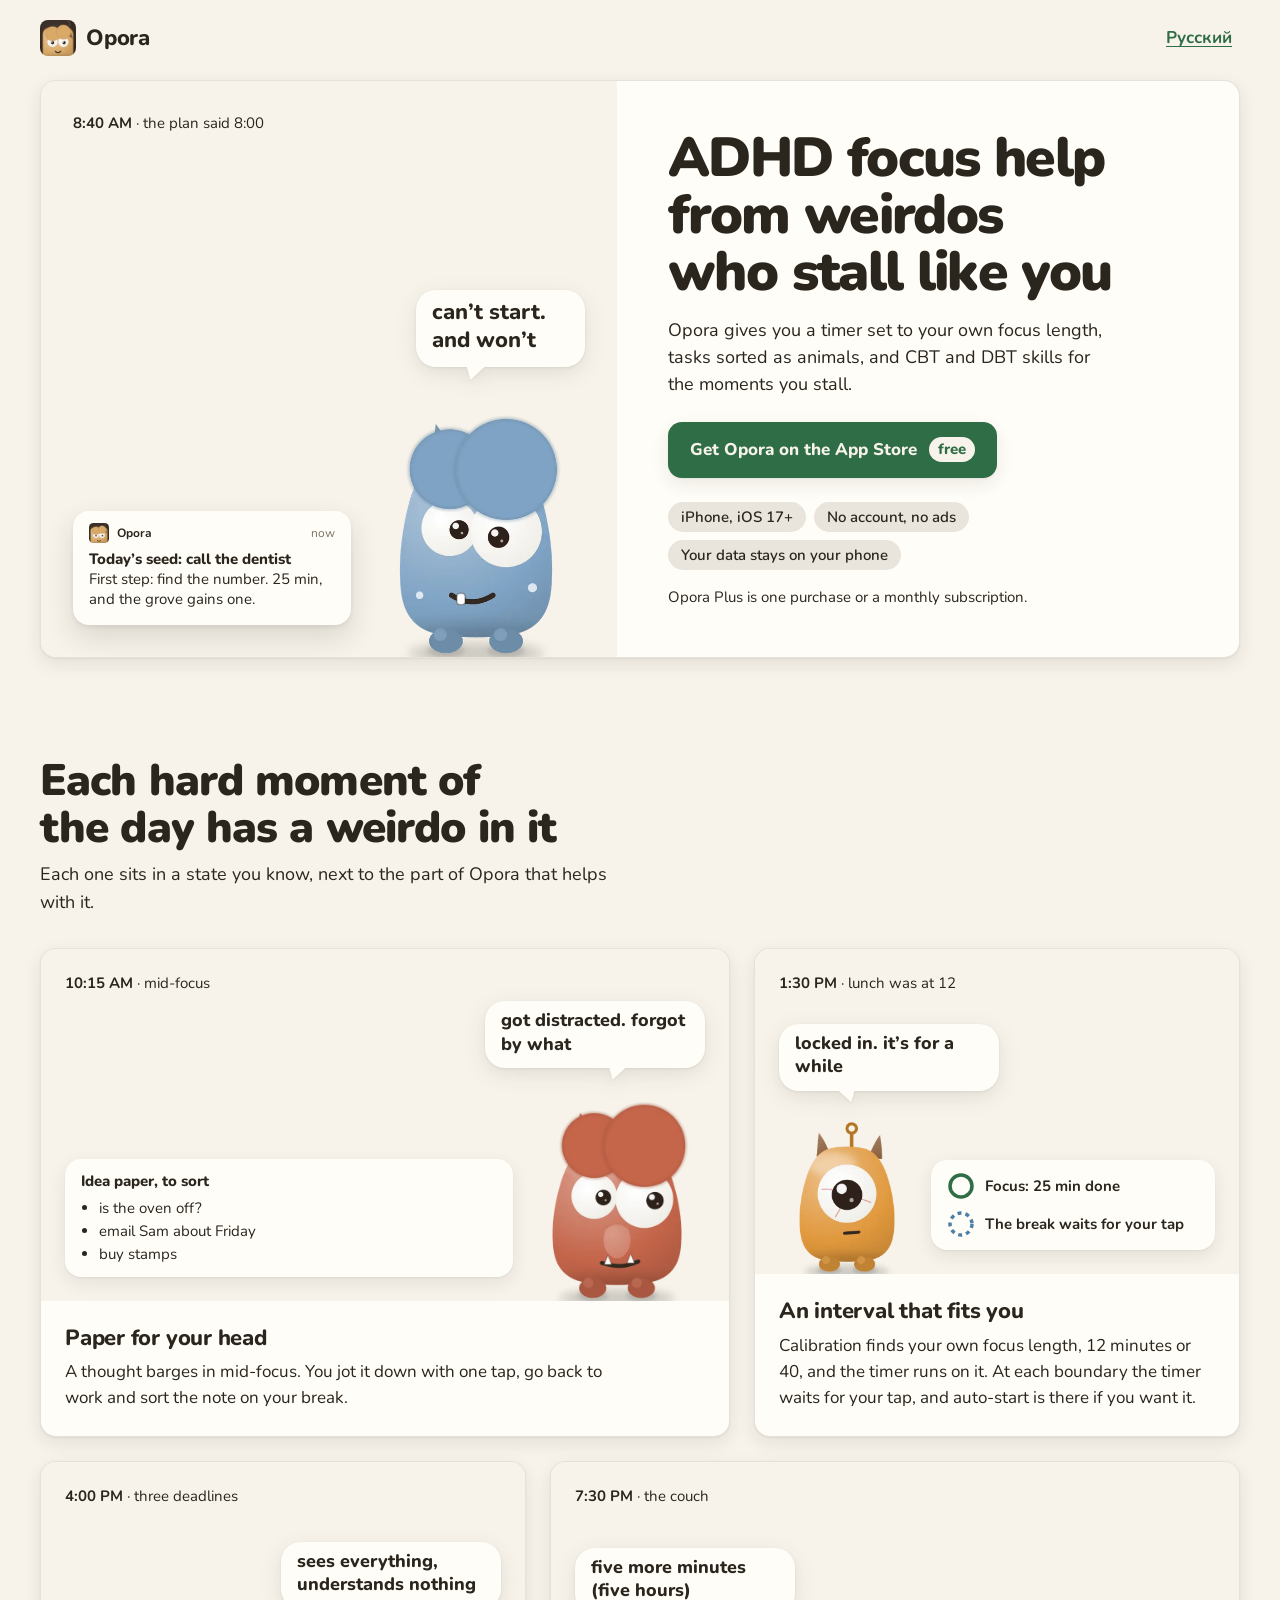
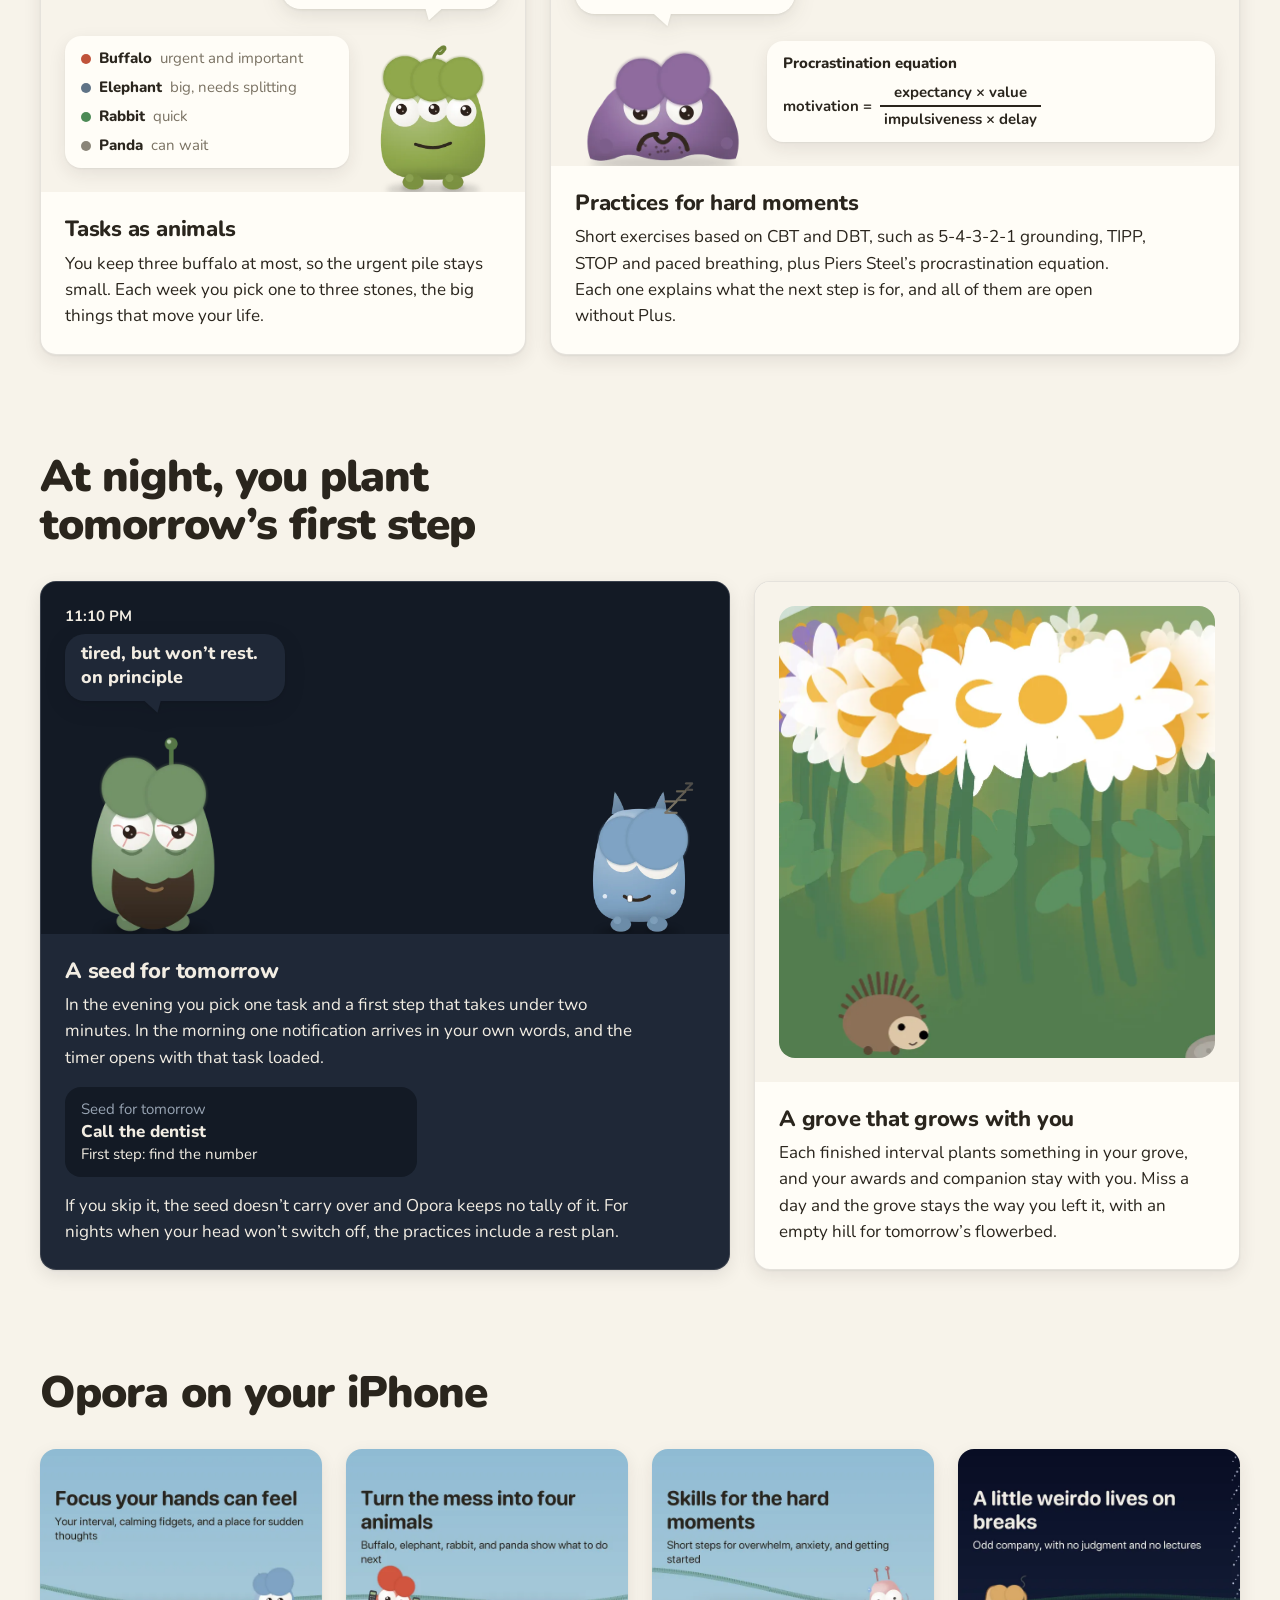
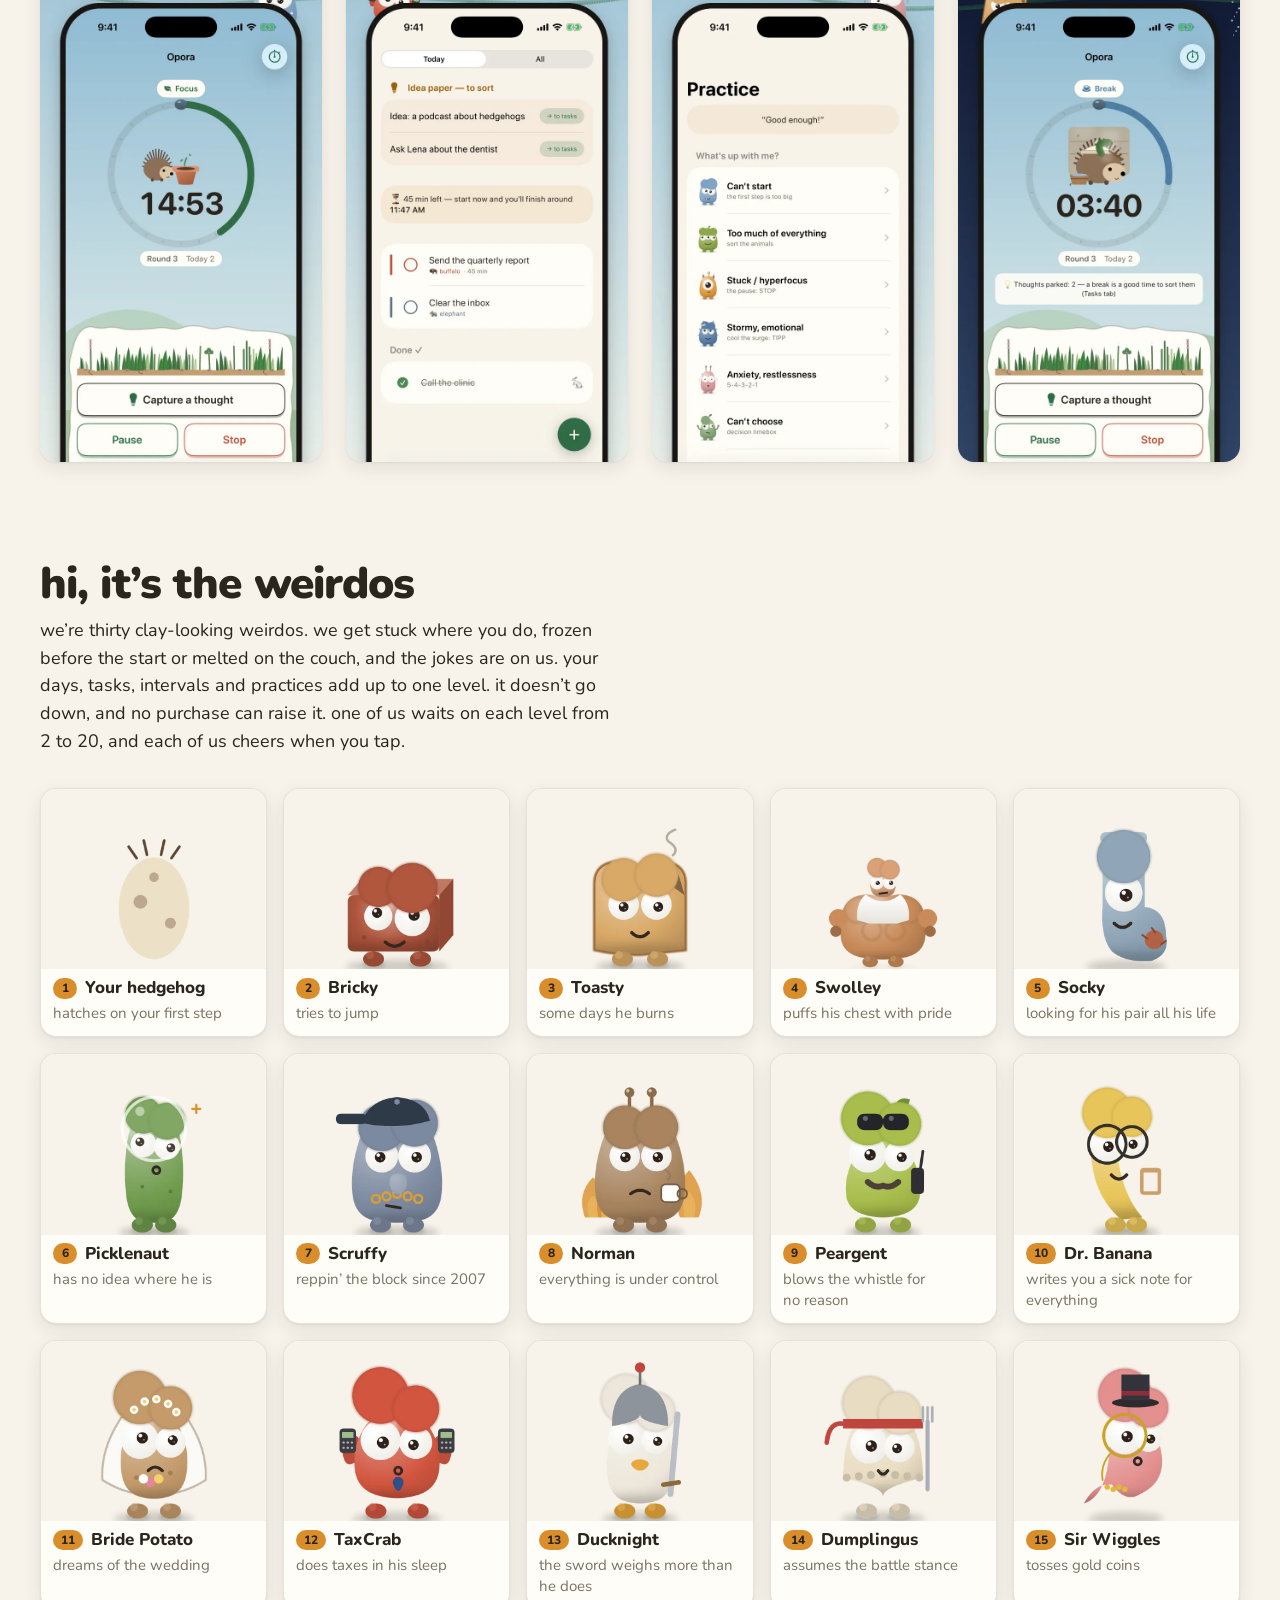
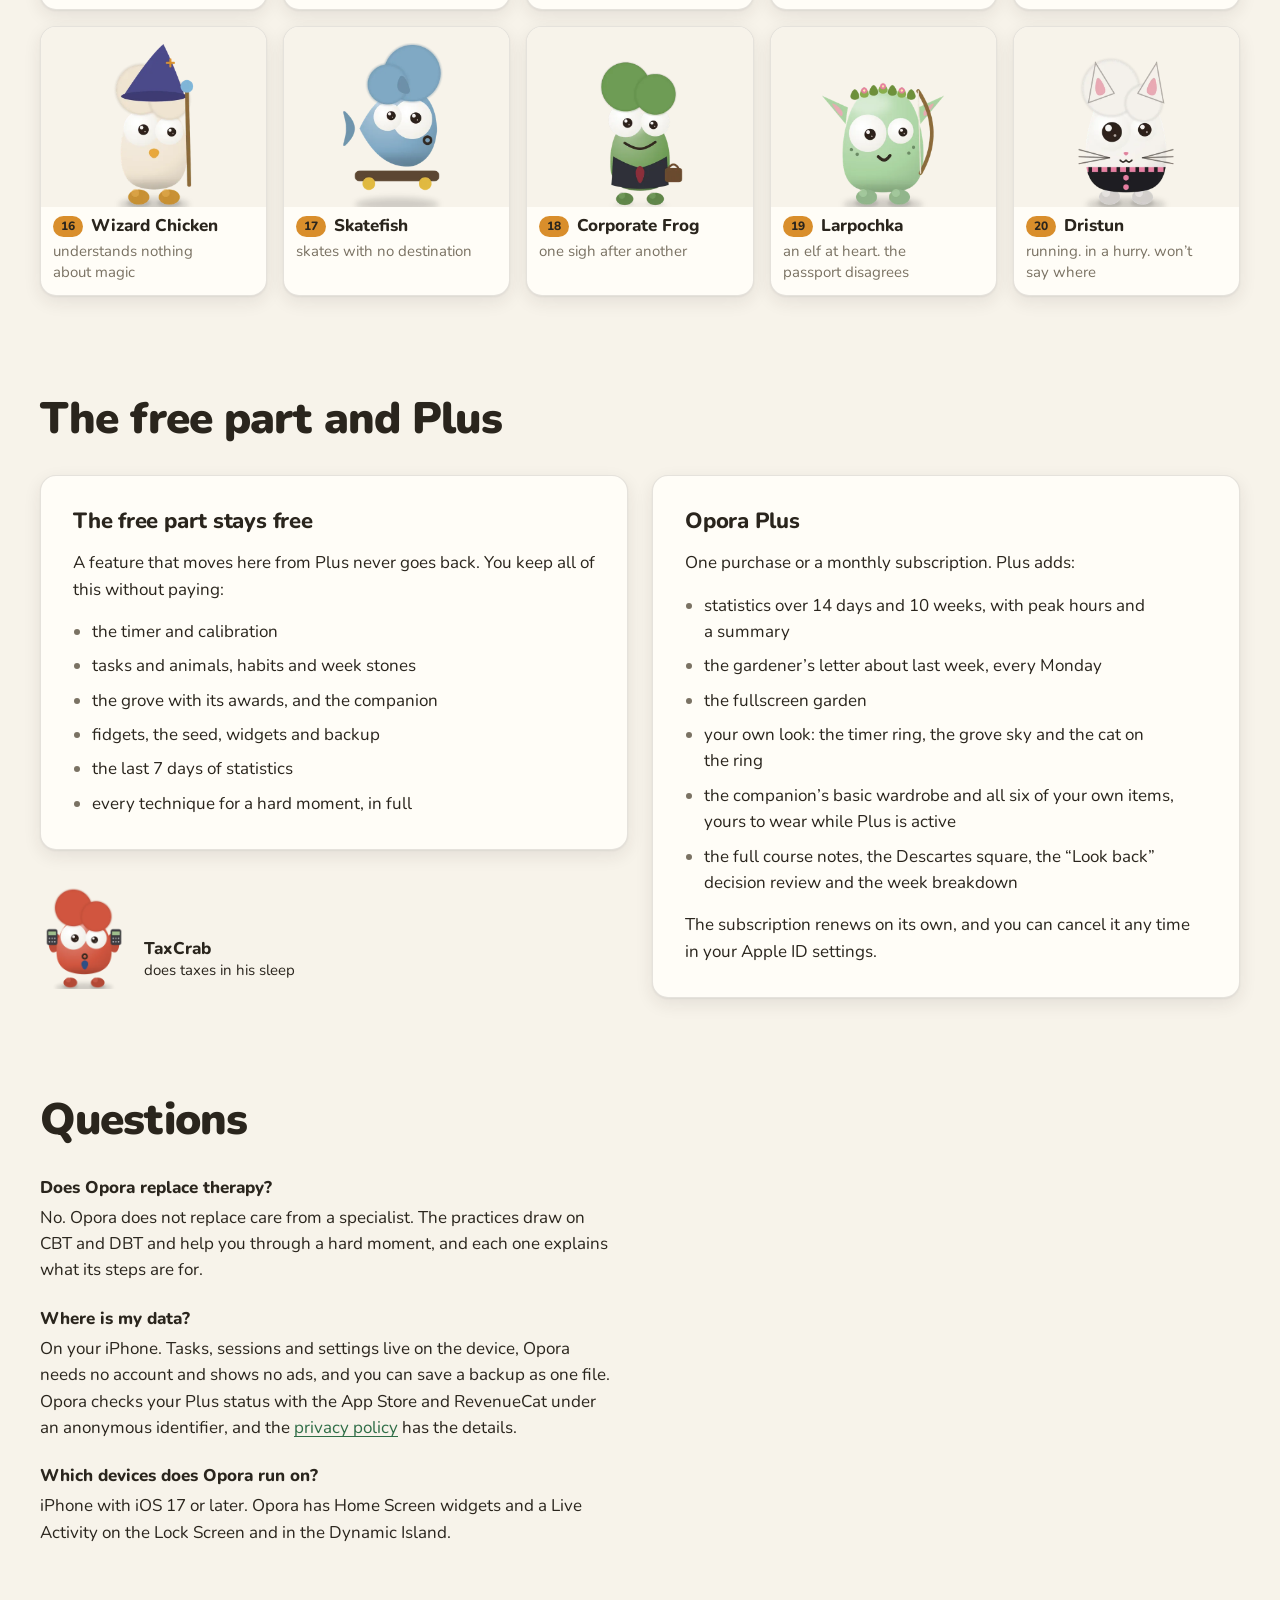
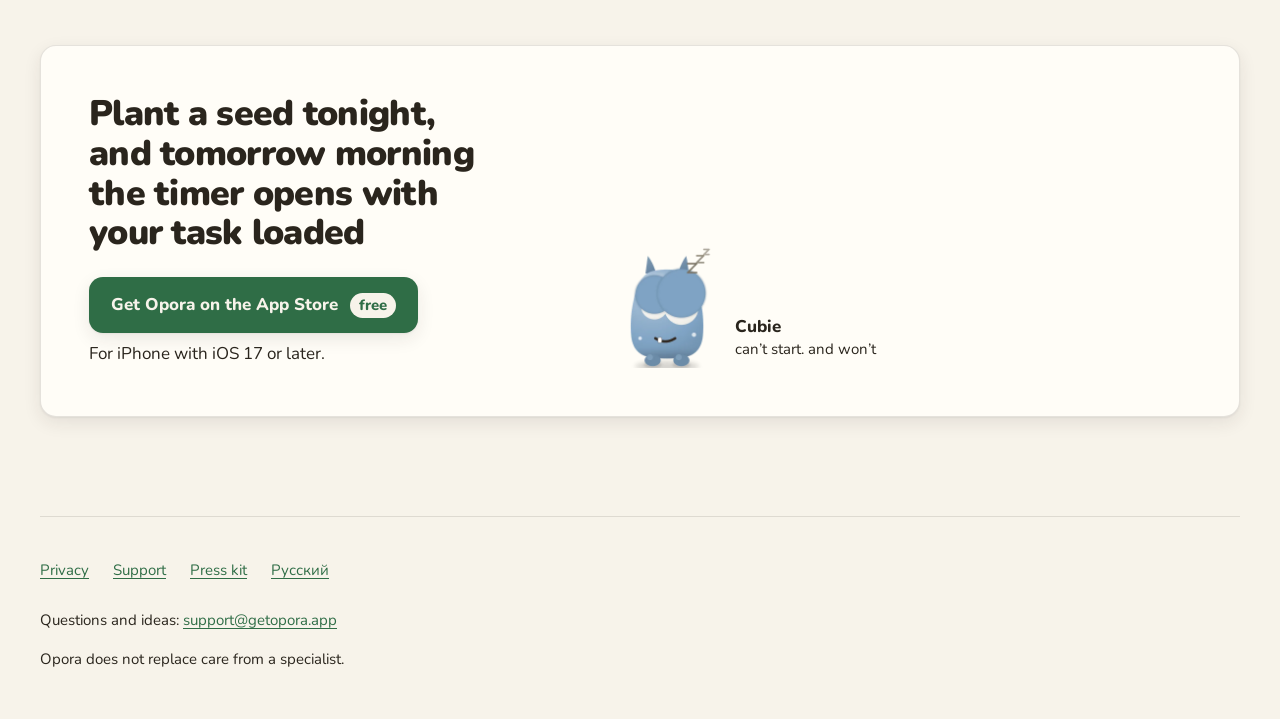
==== index.html @ 46e40cfc "site: getopora.app from opora-ios 1aba833" ====
<!DOCTYPE html>
<html lang="en">
<head>
<meta charset="utf-8">
<meta name="viewport" content="width=device-width, initial-scale=1, viewport-fit=cover">
<title>Opora: ADHD focus timer and CBT skills</title>
<meta name="description" content="An iPhone app for the ADHD brain: a timer set to your own focus length, tasks as animals, a grove, and CBT and DBT skills for hard moments.">
<link rel="canonical" href="https://getopora.app/">
<meta name="google-site-verification" content="gNCdLFf5onYsdN9KTS7dBVBs3i6He-sdq-QQZf5dr-U">
<link rel="alternate" hreflang="en" href="https://getopora.app/">
<link rel="alternate" hreflang="ru" href="https://getopora.app/ru/">
<link rel="alternate" hreflang="x-default" href="https://getopora.app/">
<meta name="color-scheme" content="light">
<meta name="theme-color" content="#F7F3EA">
<meta name="apple-itunes-app" content="app-id=6800092761">
<meta property="og:type" content="website">
<meta property="og:site_name" content="Opora">
<meta property="og:locale" content="en_US">
<meta property="og:locale:alternate" content="ru_RU">
<meta property="og:url" content="https://getopora.app/">
<meta property="og:title" content="Opora: ADHD focus timer and CBT skills">
<meta property="og:description" content="An iPhone app for the ADHD brain: a timer set to your own focus length, tasks as animals, a grove, and CBT and DBT skills for hard moments.">
<meta property="og:image" content="https://getopora.app/og.png">
<meta property="og:image:width" content="1200">
<meta property="og:image:height" content="630">
<meta property="og:image:alt" content="Opora’s weirdos and the hedgehog standing in a row under the headline">
<meta name="twitter:card" content="summary_large_image">
<meta name="twitter:title" content="Opora: ADHD focus timer and CBT skills">
<meta name="twitter:description" content="An iPhone app for the ADHD brain: a timer set to your own focus length, tasks as animals, a grove, and CBT and DBT skills for hard moments.">
<meta name="twitter:image" content="https://getopora.app/og.png">
<meta name="twitter:image:alt" content="Opora’s weirdos and the hedgehog standing in a row under the headline">
<script type="application/ld+json">
{
 "@context": "https://schema.org",
 "@type": "MobileApplication",
 "name": "Opora",
 "alternateName": [
  "Opora: ADHD Skills & Focus Pet",
  "Опора"
 ],
 "description": "An iPhone app for the ADHD brain: a timer set to your own focus length, tasks as animals, a grove, and CBT and DBT skills for hard moments.",
 "url": "https://getopora.app/",
 "image": "https://getopora.app/press/opora-icon-1024.png",
 "screenshot": [
  "https://getopora.app/shots/en/01-timer.webp",
  "https://getopora.app/shots/en/02-tasks.webp",
  "https://getopora.app/shots/en/05-practice.webp"
 ],
 "operatingSystem": "iOS 17 or later",
 "applicationCategory": "HealthApplication",
 "applicationSubCategory": "Productivity",
 "inLanguage": [
  "en",
  "ru",
  "es"
 ],
 "installUrl": "https://apps.apple.com/app/id6800092761",
 "sameAs": [
  "https://apps.apple.com/app/id6800092761"
 ],
 "offers": {
  "@type": "Offer",
  "price": "0",
  "priceCurrency": "USD"
 }
}
</script>
<link rel="icon" type="image/png" sizes="64x64" href="favicon.png">
<link rel="apple-touch-icon" sizes="180x180" href="apple-touch-icon.png">
<link rel="stylesheet" href="fonts/nunito.css">
<link rel="stylesheet" href="site.css">
<script src="site.js" defer></script>
</head>
<body>
<a class="skip-link" href="#main">Skip to content</a>

<header class="wrap site-header">
  <a class="brand" href="./"><img src="logo.webp" alt="" width="36" height="36">Opora</a>
  <a class="lang-switch" href="ru/" hreflang="ru" lang="ru">Русский</a>
</header>

<main id="main">
  <section class="wrap hero" aria-labelledby="hero-title">
    <div class="hero-panel">
      <div class="hero-pitch">
        <h1 class="hero-title" id="hero-title">ADHD focus help from weirdos who stall like you</h1>
        <p class="hero-lead">Opora gives you a timer set to your own focus length, tasks sorted as animals, and CBT and DBT skills for the moments you stall.</p>
        <a class="button button-primary hero-cta" href="https://apps.apple.com/app/id6800092761">Get Opora on the App Store <span class="button-tag">free</span></a>
        <ul class="chips hero-chips" role="list" aria-label="At a glance">
          <li class="chip">iPhone, iOS&nbsp;17+</li>
          <li class="chip">No account, no ads</li>
          <li class="chip">Your data stays on your phone</li>
        </ul>
        <p class="hero-fine">Opora Plus is one purchase or a monthly subscription.</p>
      </div>
      <div class="hero-stage">
        <div class="hero-say">
          <p class="time-caption">8:40&nbsp;AM <span>· the plan said 8:00</span></p>
          <p class="bubble"><span class="visually-hidden">Cubie says: </span>can’t start. and won’t</p>
        </div>
        <img class="hero-who" src="art/frozen-neutral.webp" width="424" height="512" fetchpriority="high"
             alt="Cubie, a blue weirdo, frozen at the start of the morning">
        <figure class="notification hero-note" aria-label="A morning notification from Opora">
          <div class="notification-head"><img src="logo.webp" alt="" width="20" height="20">Opora<span class="muted">now</span></div>
          <p class="notification-title">Today’s seed: call the dentist</p>
          <p>First step: find the number. 25&nbsp;min, and the grove gains one.</p>
        </figure>
      </div>
    </div>
  </section>

  <section class="wrap section">
    <h2 class="section-title" id="day-title">Each hard moment of the day has a weirdo in it</h2>
    <p class="section-lead">Each one sits in a state you know, next to the part of Opora that helps with it.</p>

    <div class="strip">
      <article class="panel span-7" aria-labelledby="paper-title">
        <div class="panel-body">
          <h3 class="panel-title" id="paper-title">Paper for your head</h3>
          <p>A thought barges in mid-focus. You jot it down with one tap, go back to work and sort the note on your break.</p>
        </div>
        <div class="stage">
          <p class="time-caption">10:15&nbsp;AM <span>· mid-focus</span></p>
          <p class="bubble"><span class="visually-hidden">Loafy says: </span>got distracted. forgot by what</p>
          <img class="stage-who" src="art/distracted-neutral.webp" width="424" height="512" loading="lazy"
               alt="Loafy, a red weirdo, staring past his work">
          <div class="stage-prop app-card">
            <p class="app-card-title">Idea paper, to sort</p>
            <ul>
              <li>is the oven off?</li>
              <li>email Sam about Friday</li>
              <li>buy stamps</li>
            </ul>
          </div>
        </div>
      </article>

      <article class="panel span-5" aria-labelledby="interval-title">
        <div class="panel-body">
          <h3 class="panel-title" id="interval-title">An interval that fits you</h3>
          <p>Calibration finds your own focus length, 12 minutes or 40, and the timer runs on it. At each boundary the timer waits for your tap, and auto-start is there if you want it.</p>
        </div>
        <div class="stage is-flipped">
          <p class="time-caption">1:30&nbsp;PM <span>· lunch was at 12</span></p>
          <p class="bubble"><span class="visually-hidden">Cyclops says: </span>locked in. it’s for a while</p>
          <img class="stage-who" src="art/hyperfocus-neutral.webp" width="424" height="512" loading="lazy"
               alt="Cyclops, an orange one-eyed weirdo, locked in with his eye wide open">
          <div class="stage-prop app-card">
            <p class="phase"><svg viewBox="0 0 28 28" aria-hidden="true"><circle cx="14" cy="14" r="11" fill="none" stroke="var(--forest)" stroke-width="3.5"/></svg>Focus: 25&nbsp;min done</p>
            <p class="phase"><svg viewBox="0 0 28 28" aria-hidden="true"><circle cx="14" cy="14" r="11" fill="none" stroke="var(--sky)" stroke-width="3.5" stroke-dasharray="4 4"/></svg>The break waits for your tap</p>
          </div>
        </div>
      </article>

      <article class="panel span-5" aria-labelledby="animals-title">
        <div class="panel-body">
          <h3 class="panel-title" id="animals-title">Tasks as animals</h3>
          <p>You keep three buffalo at most, so the urgent pile stays small. Each week you pick one to three stones, the big things that move your life.</p>
        </div>
        <div class="stage">
          <p class="time-caption">4:00&nbsp;PM <span>· three deadlines</span></p>
          <p class="bubble"><span class="visually-hidden">Threeyes says: </span>sees everything, understands nothing</p>
          <img class="stage-who" src="art/overloaded-neutral.webp" width="424" height="512" loading="lazy"
               alt="Threeyes, a green three-eyed weirdo, looking at everything at once">
          <ul class="stage-prop app-card animal-list" role="list" aria-label="The four task animals">
            <li style="--animal: var(--buffalo)"><b>Buffalo</b> <span class="muted">urgent and important</span></li>
            <li style="--animal: var(--elephant)"><b>Elephant</b> <span class="muted">big, needs splitting</span></li>
            <li style="--animal: var(--rabbit)"><b>Rabbit</b> <span class="muted">quick</span></li>
            <li style="--animal: var(--panda)"><b>Panda</b> <span class="muted">can wait</span></li>
          </ul>
        </div>
      </article>

      <article class="panel span-7" aria-labelledby="practice-title">
        <div class="panel-body">
          <h3 class="panel-title" id="practice-title">Practices for hard moments</h3>
          <p>Short exercises based on CBT and DBT, such as <span class="nowrap">5-4-3-2-1</span> grounding, TIPP, STOP and paced breathing, plus Piers Steel’s procrastination equation. Each one explains what the next step is for, and all of them are open without Plus.</p>
        </div>
        <div class="stage is-flipped">
          <p class="time-caption">7:30&nbsp;PM <span>· the couch</span></p>
          <p class="bubble"><span class="visually-hidden">Puddle says: </span>five more minutes (five hours)</p>
          <img class="stage-who is-low" src="art/couch-neutral.webp" width="424" height="512" loading="lazy"
               alt="Puddle, a purple weirdo, melted flat">
          <div class="stage-prop app-card">
            <p class="app-card-title">Procrastination equation</p>
            <p class="equation" role="img" aria-label="Motivation equals expectancy times value, divided by impulsiveness times delay">
              <span>motivation =</span>
              <span class="fraction"><span>expectancy × value</span><span>impulsiveness × delay</span></span>
            </p>
          </div>
        </div>
      </article>
    </div>
  </section>

  <section class="wrap section">
    <h2 class="section-title" id="night-title">At night, you plant tomorrow’s first step</h2>
    <div class="night-row">
      <article class="panel theme-night span-7" aria-labelledby="seed-title">
        <div class="panel-body">
          <h3 class="panel-title" id="seed-title">A seed for tomorrow</h3>
          <p>In the evening you pick one task and a first step that takes under two minutes. In the morning one notification arrives in your own words, and the timer opens with that task loaded.</p>
          <div class="app-card seed-card">
            <p class="muted">Seed for tomorrow</p>
            <p class="app-card-title">Call the dentist</p>
            <p>First step: find the number</p>
          </div>
          <p>If you skip it, the seed doesn’t carry over and Opora keeps no tally of it. For nights when your head won’t switch off, the practices include a rest plan.</p>
        </div>
        <div class="stage is-flipped">
          <p class="time-caption">11:10&nbsp;PM</p>
          <p class="bubble"><span class="visually-hidden">Buzzy says: </span>tired, but won’t rest. on principle</p>
          <img class="stage-who" src="art/wired-neutral.webp" width="424" height="512" loading="lazy"
               alt="Buzzy, a green bearded weirdo, wide awake at night">
          <img class="stage-sleeper" src="art/frozen-sleeping.webp" width="424" height="512" loading="lazy"
               alt="Cubie, asleep">
        </div>
      </article>

      <article class="panel span-5" aria-labelledby="grove-title">
        <div class="panel-body">
          <h3 class="panel-title" id="grove-title">A grove that grows with you</h3>
          <p>Each finished interval plants something in your grove, and your awards and companion stay with you. Miss a day and the grove stays the way you left it, with an empty hill for tomorrow’s flowerbed.</p>
        </div>
        <figure class="grove-figure">
          <img src="shots/grove.webp" width="875" height="1368" loading="lazy"
               alt="Opora’s garden: daisies and sunflowers on a green hill, with a hedgehog in the grass">
        </figure>
      </article>
    </div>
  </section>

  <section class="wrap section">
    <h2 class="section-title" id="screens-title">Opora on your iPhone</h2>
    <ul class="screens-rail" role="list" tabindex="0" aria-labelledby="screens-title">
      <li><img src="shots/en/01-timer.webp" width="660" height="1434" loading="lazy"
               alt="The timer, captioned Focus your hands can feel: 14:53 left on a green ring with the hedgehog in the middle, fidget grass and a Capture a thought button"></li>
      <li><img src="shots/en/02-tasks.webp" width="660" height="1434" loading="lazy"
               alt="Tasks, captioned Turn the mess into four animals: an idea paper to sort and tasks marked buffalo and elephant"></li>
      <li><img src="shots/en/05-practice.webp" width="660" height="1434" loading="lazy"
               alt="Practices, captioned Skills for the hard moments: states such as Can’t start and Too much of everything, each with its weirdo"></li>
      <li><img src="shots/en/06-break.webp" width="660" height="1434" loading="lazy"
               alt="A break, captioned A little weirdo lives on breaks: 3:40 left on a blue ring, with parked thoughts waiting below"></li>
    </ul>
  </section>

  <section class="wrap section">
    <h2 class="section-title" id="cast-title">hi, it’s the weirdos</h2>
    <p class="section-lead">we’re thirty clay-looking weirdos. we get stuck where you do, frozen before the start or melted on the couch, and the jokes are on us. your days, tasks, intervals and practices add up to one level. it doesn’t go down, and no purchase can raise it. one of us waits on each level from 2 to 20, and each of us cheers when you tap.</p>

    <ol class="cast-grid" role="list">
      <li class="cast-card">
        <button class="cast-portrait" type="button" data-clip="clips/hedgehog-egg.mp4" data-mood="art/hedgehog-hoglet-excited.webp" data-mood-alt="Your hedgehog, hatched and cheering">
          <img src="art/hedgehog-egg-neutral.webp" width="424" height="512" loading="lazy" alt="A speckled hedgehog egg, waiting for your first step">
        </button>
        <div class="cast-text">
          <p class="cast-name"><span class="level"><span class="visually-hidden">Level </span>1</span>Your hedgehog</p>
          <p class="cast-line">hatches on your first step</p>
        </div>
      </li>
      <li class="cast-card">
        <button class="cast-portrait" type="button" data-clip="clips/brick.mp4" data-mood="art/brick-excited.webp" data-mood-alt="Bricky, cheering">
          <img src="art/brick-neutral.webp" width="424" height="512" loading="lazy" alt="Bricky, a red brick weirdo, trying to jump">
        </button>
        <div class="cast-text">
          <p class="cast-name"><span class="level"><span class="visually-hidden">Level </span>2</span>Bricky</p>
          <p class="cast-line">tries to jump</p>
        </div>
      </li>
      <li class="cast-card">
        <button class="cast-portrait" type="button" data-clip="clips/toast.mp4" data-mood="art/toast-excited.webp" data-mood-alt="Toasty, cheering">
          <img src="art/toast-neutral.webp" width="424" height="512" loading="lazy" alt="Toasty, a slice of toast with smoke curling off the top">
        </button>
        <div class="cast-text">
          <p class="cast-name"><span class="level"><span class="visually-hidden">Level </span>3</span>Toasty</p>
          <p class="cast-line">some days he burns</p>
        </div>
      </li>
      <li class="cast-card">
        <button class="cast-portrait" type="button" data-clip="clips/swole.mp4" data-mood="art/swole-excited.webp" data-mood-alt="Swolley, cheering">
          <img src="art/swole-neutral.webp" width="424" height="512" loading="lazy" alt="Swolley, a muscly orange weirdo in a white tank top, chest out">
        </button>
        <div class="cast-text">
          <p class="cast-name"><span class="level"><span class="visually-hidden">Level </span>4</span>Swolley</p>
          <p class="cast-line">puffs his chest with pride</p>
        </div>
      </li>
      <li class="cast-card">
        <button class="cast-portrait" type="button" data-clip="clips/sock.mp4" data-mood="art/sock-excited.webp" data-mood-alt="Socky, cheering">
          <img src="art/sock-neutral.webp" width="424" height="512" loading="lazy" alt="Socky, a lone blue sock weirdo">
        </button>
        <div class="cast-text">
          <p class="cast-name"><span class="level"><span class="visually-hidden">Level </span>5</span>Socky</p>
          <p class="cast-line">looking for his pair all his life</p>
        </div>
      </li>
      <li class="cast-card">
        <button class="cast-portrait" type="button" data-clip="clips/pickle.mp4" data-mood="art/pickle-excited.webp" data-mood-alt="Picklenaut, cheering">
          <img src="art/pickle-neutral.webp" width="424" height="512" loading="lazy" alt="Picklenaut, a pickle in a space helmet, looking around">
        </button>
        <div class="cast-text">
          <p class="cast-name"><span class="level"><span class="visually-hidden">Level </span>6</span>Picklenaut</p>
          <p class="cast-line">has no idea where he is</p>
        </div>
      </li>
      <li class="cast-card">
        <button class="cast-portrait" type="button" data-clip="clips/cap.mp4" data-mood="art/cap-excited.webp" data-mood-alt="Scruffy, cheering">
          <img src="art/cap-neutral.webp" width="424" height="512" loading="lazy" alt="Scruffy, a grey weirdo in a cap and a gold chain">
        </button>
        <div class="cast-text">
          <p class="cast-name"><span class="level"><span class="visually-hidden">Level </span>7</span>Scruffy</p>
          <p class="cast-line">reppin’ the block since 2007</p>
        </div>
      </li>
      <li class="cast-card">
        <button class="cast-portrait" type="button" data-clip="clips/fine.mp4" data-mood="art/fine-excited.webp" data-mood-alt="Norman, cheering">
          <img src="art/fine-neutral.webp" width="424" height="512" loading="lazy" alt="Norman, a brown weirdo holding a mug while flames rise behind him">
        </button>
        <div class="cast-text">
          <p class="cast-name"><span class="level"><span class="visually-hidden">Level </span>8</span>Norman</p>
          <p class="cast-line">everything is under control</p>
        </div>
      </li>
      <li class="cast-card">
        <button class="cast-portrait" type="button" data-clip="clips/peargent.mp4" data-mood="art/peargent-excited.webp" data-mood-alt="Peargent, cheering">
          <img src="art/peargent-neutral.webp" width="424" height="512" loading="lazy" alt="Peargent, a green pear in sunglasses with a walkie-talkie">
        </button>
        <div class="cast-text">
          <p class="cast-name"><span class="level"><span class="visually-hidden">Level </span>9</span>Peargent</p>
          <p class="cast-line">blows the whistle for no reason</p>
        </div>
      </li>
      <li class="cast-card">
        <button class="cast-portrait" type="button" data-clip="clips/banana.mp4" data-mood="art/banana-excited.webp" data-mood-alt="Dr. Banana, cheering">
          <img src="art/banana-neutral.webp" width="424" height="512" loading="lazy" alt="Dr. Banana, a banana in round glasses with a clipboard">
        </button>
        <div class="cast-text">
          <p class="cast-name"><span class="level"><span class="visually-hidden">Level </span>10</span>Dr. Banana</p>
          <p class="cast-line">writes you a sick note for everything</p>
        </div>
      </li>
      <li class="cast-card">
        <button class="cast-portrait" type="button" data-clip="clips/bridepotato.mp4" data-mood="art/bridepotato-excited.webp" data-mood-alt="Bride Potato, cheering">
          <img src="art/bridepotato-neutral.webp" width="424" height="512" loading="lazy" alt="Bride Potato, a potato in a veil and a daisy crown">
        </button>
        <div class="cast-text">
          <p class="cast-name"><span class="level"><span class="visually-hidden">Level </span>11</span>Bride Potato</p>
          <p class="cast-line">dreams of the wedding</p>
        </div>
      </li>
      <li class="cast-card">
        <button class="cast-portrait" type="button" data-clip="clips/taxcrab.mp4" data-mood="art/taxcrab-excited.webp" data-mood-alt="TaxCrab, cheering">
          <img src="art/taxcrab-neutral.webp" width="424" height="512" loading="lazy" alt="TaxCrab, a round red weirdo in a tie, holding two calculators">
        </button>
        <div class="cast-text">
          <p class="cast-name"><span class="level"><span class="visually-hidden">Level </span>12</span>TaxCrab</p>
          <p class="cast-line">does taxes in his sleep</p>
        </div>
      </li>
      <li class="cast-card">
        <button class="cast-portrait" type="button" data-clip="clips/ducknight.mp4" data-mood="art/ducknight-excited.webp" data-mood-alt="Ducknight, cheering">
          <img src="art/ducknight-neutral.webp" width="424" height="512" loading="lazy" alt="Ducknight, a duck in a knight’s helmet, holding a long sword">
        </button>
        <div class="cast-text">
          <p class="cast-name"><span class="level"><span class="visually-hidden">Level </span>13</span>Ducknight</p>
          <p class="cast-line">the sword weighs more than he does</p>
        </div>
      </li>
      <li class="cast-card">
        <button class="cast-portrait" type="button" data-clip="clips/dumplingus.mp4" data-mood="art/dumplingus-excited.webp" data-mood-alt="Dumplingus, cheering">
          <img src="art/dumplingus-neutral.webp" width="424" height="512" loading="lazy" alt="Dumplingus, a dumpling in a red headband with a fork, ready to fight">
        </button>
        <div class="cast-text">
          <p class="cast-name"><span class="level"><span class="visually-hidden">Level </span>14</span>Dumplingus</p>
          <p class="cast-line">assumes the battle stance</p>
        </div>
      </li>
      <li class="cast-card">
        <button class="cast-portrait" type="button" data-clip="clips/sirwiggles.mp4" data-mood="art/sirwiggles-excited.webp" data-mood-alt="Sir Wiggles, cheering">
          <img src="art/sirwiggles-neutral.webp" width="424" height="512" loading="lazy" alt="Sir Wiggles, a pink worm in a top hat and a monocle">
        </button>
        <div class="cast-text">
          <p class="cast-name"><span class="level"><span class="visually-hidden">Level </span>15</span>Sir Wiggles</p>
          <p class="cast-line">tosses gold coins</p>
        </div>
      </li>
      <li class="cast-card">
        <button class="cast-portrait" type="button" data-clip="clips/wizardchicken.mp4" data-mood="art/wizardchicken-excited.webp" data-mood-alt="Wizard Chicken, cheering">
          <img src="art/wizardchicken-neutral.webp" width="424" height="512" loading="lazy" alt="Wizard Chicken, a chicken in a wizard hat with a staff">
        </button>
        <div class="cast-text">
          <p class="cast-name"><span class="level"><span class="visually-hidden">Level </span>16</span>Wizard Chicken</p>
          <p class="cast-line">understands nothing about magic</p>
        </div>
      </li>
      <li class="cast-card">
        <button class="cast-portrait" type="button" data-clip="clips/skatefish.mp4" data-mood="art/skatefish-excited.webp" data-mood-alt="Skatefish, cheering">
          <img src="art/skatefish-neutral.webp" width="424" height="512" loading="lazy" alt="Skatefish, a blue fish riding a skateboard">
        </button>
        <div class="cast-text">
          <p class="cast-name"><span class="level"><span class="visually-hidden">Level </span>17</span>Skatefish</p>
          <p class="cast-line">skates with no destination</p>
        </div>
      </li>
      <li class="cast-card">
        <button class="cast-portrait" type="button" data-clip="clips/corporatefrog.mp4" data-mood="art/corporatefrog-excited.webp" data-mood-alt="Corporate Frog, cheering">
          <img src="art/corporatefrog-neutral.webp" width="424" height="512" loading="lazy" alt="Corporate Frog, a frog in a suit and tie with a briefcase">
        </button>
        <div class="cast-text">
          <p class="cast-name"><span class="level"><span class="visually-hidden">Level </span>18</span>Corporate Frog</p>
          <p class="cast-line">one sigh after another</p>
        </div>
      </li>
      <li class="cast-card">
        <button class="cast-portrait" type="button" data-clip="clips/larpochka.mp4" data-mood="art/larpochka-excited.webp" data-mood-alt="Larpochka, cheering">
          <img src="art/larpochka-neutral.webp" width="424" height="512" loading="lazy" alt="Larpochka, a mint elf with pointed ears, a flower crown and a bow">
        </button>
        <div class="cast-text">
          <p class="cast-name"><span class="level"><span class="visually-hidden">Level </span>19</span>Larpochka</p>
          <p class="cast-line">an elf at heart. the passport disagrees</p>
        </div>
      </li>
      <li class="cast-card">
        <button class="cast-portrait" type="button" data-clip="clips/dristun.mp4" data-mood="art/dristun-excited.webp" data-mood-alt="Dristun, cheering">
          <img src="art/dristun-neutral.webp" width="424" height="512" loading="lazy" alt="Dristun, a white cat-eared weirdo in a buttoned cardigan">
        </button>
        <div class="cast-text">
          <p class="cast-name"><span class="level"><span class="visually-hidden">Level </span>20</span>Dristun</p>
          <p class="cast-line">running. in a hurry. won’t say where</p>
        </div>
      </li>
    </ol>
  </section>

  <section class="wrap section">
    <h2 class="section-title" id="offer-title">The free part and Plus</h2>
    <div class="offer-grid">
      <article class="panel offer-free" aria-labelledby="free-title">
        <div class="panel-body">
          <h3 class="panel-title" id="free-title">The free part stays free</h3>
          <p>A feature that moves here from Plus never goes back. You keep all of this without paying:</p>
          <ul class="list">
            <li>the timer and calibration</li>
            <li>tasks and animals, habits and week stones</li>
            <li>the grove with its awards, and the companion</li>
            <li>fidgets, the seed, widgets and backup</li>
            <li>the last 7 days of statistics</li>
            <li>every technique for a hard moment, in full</li>
          </ul>
        </div>
      </article>
      <article class="panel offer-plus" aria-labelledby="plus-title">
        <div class="panel-body">
          <h3 class="panel-title" id="plus-title">Opora Plus</h3>
          <p>One purchase or a monthly subscription. Plus adds:</p>
          <ul class="list">
            <li>statistics over 14 days and 10 weeks, with peak hours and a summary</li>
            <li>the gardener’s letter about last week, every Monday</li>
            <li>the fullscreen garden</li>
            <li>your own look: the timer ring, the grove sky and the cat on the ring</li>
            <li>the companion’s basic wardrobe and all six of your own items, yours to wear while Plus is active</li>
            <li>the full course notes, the Descartes square, the “Look back” decision review and the week breakdown</li>
          </ul>
          <p>The subscription renews on its own, and you can cancel it any time in your Apple ID settings.</p>
        </div>
      </article>
      <div class="signature">
      <button class="signature-face" type="button" aria-pressed="false">
        <img class="face-rest" src="art/taxcrab-neutral.webp" width="424" height="512" loading="lazy" alt="TaxCrab, a round red weirdo in a tie, holding two calculators" data-alt="">
        <img class="face-mood" src="art/taxcrab-excited.webp" width="424" height="512" loading="lazy" alt="" data-alt="TaxCrab, beaming over his calculators">
      </button>
      <div class="signature-text">
        <p class="signature-name">TaxCrab</p>
        <p class="signature-line">does taxes in his sleep</p>
      </div>
      </div>
    </div>
  </section>

  <section class="wrap section">
    <h2 class="section-title" id="faq-title">Questions</h2>
    <dl class="faq">
      <div>
        <dt>Does Opora replace therapy?</dt>
        <dd>No. Opora does not replace care from a specialist. The practices draw on CBT and DBT and help you through a hard moment, and each one explains what its steps are for.</dd>
      </div>
      <div>
        <dt>Where is my data?</dt>
        <dd>On your iPhone. Tasks, sessions and settings live on the device, Opora needs no account and shows no ads, and you can save a backup as one file. Opora checks your Plus status with the App Store and RevenueCat under an anonymous identifier, and the <a href="privacy.html">privacy policy</a> has the details.</dd>
      </div>
      <div>
        <dt>Which devices does Opora run on?</dt>
        <dd>iPhone with iOS&nbsp;17 or later. Opora has Home Screen widgets and a Live Activity on the Lock Screen and in the Dynamic Island.</dd>
      </div>
    </dl>
  </section>

  <section class="wrap section">
    <div class="closing-panel">
      <h2 class="closing-line" id="closing-title">Plant a seed tonight, and tomorrow morning the timer opens with your task loaded</h2>
      <div class="closing-act">
        <a class="button button-primary" href="https://apps.apple.com/app/id6800092761">Get Opora on the App Store <span class="button-tag">free</span></a>
        <p>For iPhone with iOS&nbsp;17 or later.</p>
      </div>
      <div class="signature">
        <button class="signature-face" type="button" aria-pressed="false">
          <img class="face-rest" src="art/frozen-sleeping.webp" width="424" height="512" loading="lazy" alt="Cubie, asleep" data-alt="">
          <img class="face-mood" src="art/frozen-happy.webp" width="424" height="512" loading="lazy" alt="" data-alt="Cubie, awake and smiling">
        </button>
        <div class="signature-text">
          <p class="signature-name">Cubie</p>
          <p class="signature-line">can’t start. and won’t</p>
        </div>
      </div>
    </div>
  </section>
</main>

<footer class="wrap site-footer">
  <ul class="footer-links" role="list">
    <li><a href="privacy.html">Privacy</a></li>
    <li><a href="support.html">Support</a></li>
    <li><a href="press/">Press kit</a></li>
    <li><a href="ru/" hreflang="ru" lang="ru">Русский</a></li>
  </ul>
  <p>Questions and ideas: <a href="mailto:support@getopora.app">support@getopora.app</a></p>
  <p>Opora does not replace care from a specialist.</p>
</footer>
</body>
</html>
---- fonts/nunito.css ----
@font-face {
  font-family: 'Nunito';
  font-style: normal;
  font-display: swap;
  font-weight: 200 1000;
  src: url(nunito-cyrillic-wght-normal.woff2) format('woff2-variations');
  unicode-range: U+0301,U+0400-045F,U+0490-0491,U+04B0-04B1,U+2116;
}
@font-face {
  font-family: 'Nunito';
  font-style: normal;
  font-display: swap;
  font-weight: 200 1000;
  src: url(nunito-latin-ext-wght-normal.woff2) format('woff2-variations');
  unicode-range: U+0100-02BA,U+02BD-02C5,U+02C7-02CC,U+02CE-02D7,U+02DD-02FF,U+0304,U+0308,U+0329,U+1D00-1DBF,U+1E00-1E9F,U+1EF2-1EFF,U+2020,U+20A0-20AB,U+20AD-20C0,U+2113,U+2C60-2C7F,U+A720-A7FF;
}
@font-face {
  font-family: 'Nunito';
  font-style: normal;
  font-display: swap;
  font-weight: 200 1000;
  src: url(nunito-latin-wght-normal.woff2) format('woff2-variations');
  unicode-range: U+0000-00FF,U+0131,U+0152-0153,U+02BB-02BC,U+02C6,U+02DA,U+02DC,U+0304,U+0308,U+0329,U+2000-206F,U+20AC,U+2122,U+2191,U+2193,U+2212,U+2215,U+FEFF,U+FFFD;
}
---- site.css ----
/* Opora site: one stylesheet for every page. Token names follow DESIGN.md. */

:root {
  --paper: #F7F3EA;
  --surface: #FFFDF7;
  --ink: #2A251D;
  --ink-muted: #7A7263; /* 4.68:1 on surface, 4.30:1 on paper: muted text lives on surface only */
  --forest: #2F6D46;
  --sky: #4E7FA6;
  --amber: #D98E2B;
  --buffalo: #C0533A;
  --elephant: #5F7386;
  --rabbit: #4C8A55;
  --panda: #8A8578;
  --panda-text: #6F6A5E;
  --on-forest: #F7F3EA;
  --on-amber: #2A251D;
  --shade: 42 37 29;
  --well: var(--paper);
  color-scheme: light;
}

/* The night panel is the one dark block on the always-light site. */
.theme-night {
  --paper: #131A25;
  --surface: #1F2837;
  --ink: #F2EDE3;
  --ink-muted: #97A3B2;
  --forest: #8FC7A0;
  --sky: #89C4E3;
  --amber: #E8A33D;
  --on-forest: #131A25;
  --on-amber: #131A25;
  --shade: 2 5 17;
  color-scheme: dark;
  color: var(--ink);
}

/* Derived tokens are declared on both roots so the night panel recomputes them from its own ink. */
:root, .theme-night {
  --line: color-mix(in srgb, var(--ink) 12%, transparent);
  --fill-muted: color-mix(in srgb, var(--ink) 7%, var(--paper));
  --shadow-card: 0 1px 2px rgb(var(--shade) / .06), 0 6px 18px rgb(var(--shade) / .09);
  --shadow-float: 0 2px 4px rgb(var(--shade) / .07), 0 12px 28px rgb(var(--shade) / .14);
}

:root {
  --font-rounded: ui-rounded, "SF Pro Rounded", Nunito, system-ui, sans-serif;

  --text-caption: .75rem;
  --text-subheadline: .9375rem;
  --text-lead: 1.125rem;
  --text-body: 1.0625rem;
  --text-headline: 1.0625rem;
  --text-title2: 1.375rem;
  --text-title: 1.75rem;
  --text-large-title: 2.125rem;
  --text-section: clamp(1.625rem, 1rem + 2.4vw, 2.75rem);
  --text-display: clamp(1.875rem, 1.2rem + 2.8vw, 4rem);

  --space-xs: .25rem;
  --space-sm: .5rem;
  --space-md: 1rem;
  --space-lg: 1.5rem;
  --space-xl: 2rem;
  --space-2xl: 3rem;
  --space-section: clamp(4rem, 3rem + 4vw, 7rem);

  --radius-card: 16px;
  --radius-button: 14px;
  --radius-chip: 999px;

  --ease-out: cubic-bezier(.23, 1, .32, 1);
  --gutter: 1rem;
}

@media (min-width: 48rem) {
  :root { --gutter: 2rem; }
}

/* Base */

*, *::before, *::after { box-sizing: border-box; }

html {
  background: var(--paper);
  color: var(--ink);
  -webkit-text-size-adjust: 100%;
  text-size-adjust: 100%;
  scrollbar-color: color-mix(in srgb, var(--ink) 50%, transparent) var(--paper);
}

body {
  margin: 0;
  background: var(--paper);
  color: var(--ink);
  font: 400 var(--text-body)/1.55 var(--font-rounded);
  overflow-wrap: break-word;
  accent-color: var(--forest);
  -webkit-font-smoothing: antialiased;
  -moz-osx-font-smoothing: grayscale;
}

img, svg { display: block; max-width: 100%; }
img { height: auto; }

h1, h2, h3, p, ul, ol, dl, dd, figure { margin: 0; }
h1, h2, h3 { line-height: 1.1; text-wrap: balance; }
p, li, dd { text-wrap: pretty; }
b, strong { font-weight: 800; }

a {
  color: var(--forest);
  text-decoration-thickness: from-font;
  text-underline-offset: .18em;
  text-decoration-skip-ink: auto;
}
a:hover { text-decoration-thickness: 2px; }

:focus-visible { outline: 3px solid var(--forest); outline-offset: 3px; }

::selection { background: color-mix(in srgb, var(--forest) 24%, var(--surface)); color: var(--ink); }

.visually-hidden {
  position: absolute !important;
  width: 1px; height: 1px;
  margin: -1px; padding: 0;
  overflow: hidden;
  clip-path: inset(50%);
  white-space: nowrap;
  border: 0;
}

.skip-link {
  position: absolute;
  inset-inline-start: var(--gutter);
  top: var(--space-sm);
  z-index: 10;
  padding: .75rem 1.25rem;
  border-radius: var(--radius-button);
  background: var(--forest);
  color: var(--on-forest);
  font-weight: 800;
  text-decoration: none;
  transform: translateY(-200%);
}
.skip-link:focus-visible { transform: none; }

.wrap {
  width: min(100% - 2 * var(--gutter), 75rem);
  margin-inline: auto;
}

/* Header and footer */

.site-header {
  display: flex;
  flex-wrap: wrap; /* at 200% text the language link drops below the brand instead of overlapping it */
  align-items: center;
  justify-content: space-between;
  gap: var(--space-xs) var(--space-md);
  padding-block: var(--space-md);
}

.brand {
  display: inline-flex;
  align-items: center;
  gap: .625rem;
  min-height: 2.75rem;
  color: var(--ink);
  font-weight: 800;
  font-size: var(--text-title2);
  letter-spacing: -.01em;
  text-decoration: none;
}
.brand img { width: 2.25rem; height: 2.25rem; border-radius: 22%; }

.lang-switch {
  display: inline-flex;
  align-items: center;
  min-height: 2.75rem;
  padding-inline: var(--space-sm);
  font-weight: 700;
}

.site-footer {
  margin-top: var(--space-section);
  padding-block: var(--space-xl) var(--space-2xl);
  border-top: 1px solid var(--line);
  display: grid;
  grid-template-columns: minmax(0, 1fr);
  gap: var(--space-md);
  font-size: var(--text-subheadline);
}
.site-footer a { overflow-wrap: anywhere; }
.footer-links {
  display: flex;
  flex-wrap: wrap;
  gap: var(--space-xs) var(--space-lg);
  padding: 0;
  list-style: none;
}
.footer-links a { display: inline-flex; align-items: center; min-height: 2.75rem; }
.footer-links [aria-current="page"] { color: var(--ink); font-weight: 700; text-decoration: none; }

/* Buttons and chips */

.button {
  display: inline-flex;
  flex-wrap: wrap;
  align-items: center;
  justify-content: center;
  gap: .375rem .75rem;
  min-height: 3.5rem;
  padding: calc(.75rem - 1px) calc(1.375rem - 1px);
  border: 1px solid transparent; /* forced-colors mode paints it, so the button keeps its shape */
  border-radius: var(--radius-button);
  font: inherit;
  font-size: var(--text-body);
  font-weight: 800;
  line-height: 1.2;
  text-align: center;
  text-decoration: none;
  cursor: pointer;
  -webkit-tap-highlight-color: transparent;
}
.button-primary {
  background: var(--forest);
  color: var(--on-forest);
  box-shadow: var(--shadow-card);
}
.button-tag {
  padding: 1px .5rem;
  border: 1px solid transparent;
  border-radius: var(--radius-chip);
  background: var(--on-forest);
  color: var(--forest);
  font-size: var(--text-subheadline);
  font-weight: 800;
  line-height: 1.4;
}

.chips {
  display: flex;
  flex-wrap: wrap;
  gap: var(--space-sm);
  padding: 0;
  list-style: none;
}
.chip {
  padding: .25rem .75rem;
  border: 1px solid transparent;
  border-radius: var(--radius-chip);
  background: var(--fill-muted);
  color: var(--ink);
  font-size: var(--text-subheadline);
  font-weight: 600;
  line-height: 1.35;
}

/* Panels, stages, bubbles */

.panel {
  background: var(--surface);
  border: 1px solid var(--line);
  border-radius: var(--radius-card);
  box-shadow: var(--shadow-card);
  overflow: hidden;
}

.panel-body {
  display: grid;
  align-content: start;
  gap: var(--space-sm);
  padding: var(--space-lg);
}
.panel-body p { max-width: 36rem; } /* ch runs wide in Nunito: 62ch gave 80+ characters a line */
.panel-title {
  font-size: var(--text-title2);
  font-weight: 800;
  line-height: 1.2;
  letter-spacing: -.01em;
}
.muted { color: var(--ink-muted); }
.nowrap { white-space: nowrap; }

/* A stage is the paper backdrop a weirdo stands on: time, bubble, the weirdo and a piece of the app.
   Its panel is a size container, so the layout follows the panel width and the text size, not the viewport. */
.stage {
  --who: min(11rem, 28cqi);
  display: grid;
  grid-template-columns: minmax(0, 1fr) var(--who);
  grid-template-areas: "time time" "bubble bubble" "prop who";
  grid-template-rows: 1fr auto auto; /* spare height goes above the bubble, so its tail stays on the speaker */
  align-items: end;
  gap: var(--space-sm) var(--space-md);
  padding: var(--space-lg) var(--space-lg) 0;
  background: var(--paper);
}
.stage.is-flipped {
  grid-template-columns: var(--who) minmax(0, 1fr);
  grid-template-areas: "time time" "bubble bubble" "who prop";
}
.stage-who { grid-area: who; width: 100%; }
/* Puddle's art is 45% empty air above the body: tuck it under the bubble row. */
.stage-who.is-low { margin-top: calc(var(--who) * -.46); }
.stage-prop { grid-area: prop; min-width: 0; margin-bottom: var(--space-lg); }

.time-caption {
  grid-area: time;
  align-self: start;
  font-size: var(--text-subheadline);
  font-weight: 700;
  line-height: 1.35;
  font-variant-numeric: tabular-nums;
}
.time-caption span { font-weight: 400; }

.bubble {
  grid-area: bubble;
  justify-self: end;
  position: relative;
  max-width: min(100%, 20ch);
  margin-bottom: .75rem;
  padding: .5rem 1rem .75rem;
  border-radius: 1.25rem;
  background: var(--surface);
  color: var(--ink);
  font-size: var(--text-lead);
  font-weight: 800;
  line-height: 1.3;
  filter: drop-shadow(0 1px 1px rgb(var(--shade) / .08)) drop-shadow(0 6px 10px rgb(var(--shade) / .1));
}
.bubble::after {
  content: "";
  position: absolute;
  top: calc(100% - 1px);
  inset-inline-end: calc(var(--who) / 2 - .6rem);
  width: 1.1rem;
  height: .8rem;
  background: inherit;
  clip-path: polygon(0 0, 100% 0, 20% 100%);
}
.is-flipped .bubble { justify-self: start; }
.is-flipped .bubble::after {
  inset-inline-end: auto;
  inset-inline-start: calc(var(--who) / 2 - .6rem);
  clip-path: polygon(0 0, 100% 0, 80% 100%);
}

/* Small pieces of the app inside a stage. They show content and never pose as controls. */
.app-card {
  padding: .75rem 1rem;
  border-radius: var(--radius-card);
  background: var(--surface);
  box-shadow: var(--shadow-card);
  font-size: var(--text-subheadline);
  line-height: 1.4;
  -webkit-hyphens: auto;
  hyphens: auto;
}
.app-card-title { font-weight: 800; }
.app-card ul { margin-top: .375rem; padding-inline-start: 1.1rem; }
.app-card li + li { margin-top: .125rem; }

.phase { display: flex; align-items: center; gap: .625rem; font-weight: 700; }
.phase + .phase { margin-top: .625rem; }
.phase svg { flex: none; width: 1.75rem; height: 1.75rem; }

.animal-list { display: grid; gap: .375rem; list-style: none; }
.animal-list li { display: flex; flex-wrap: wrap; align-items: center; column-gap: .5rem; }
.animal-list li::before {
  content: "";
  flex: none;
  width: .625rem;
  height: .625rem;
  border-radius: 50%;
  background: var(--animal);
}

.equation { display: flex; flex-wrap: wrap; align-items: center; gap: .25rem .5rem; margin-top: .5rem; font-weight: 700; }
.fraction { display: inline-grid; min-width: 0; text-align: center; }
.fraction span { overflow-wrap: anywhere; }
.fraction span:first-child { padding: 0 .25rem .125rem; border-bottom: 2px solid currentColor; }
.fraction span:last-child { padding: .125rem .25rem 0; }

/* Narrow panels (phones, the 5-column panels near 56rem): the bubble moves into the weirdo's column,
   right above his head, and the app card takes the other column. */
@container (max-width: 24em) {
  .stage {
    --who: min(8.5rem, 38cqi);
    grid-template-areas: "time time" "prop bubble" "prop who";
    grid-template-rows: auto 1fr auto;
    padding: var(--space-md) var(--space-md) 0;
  }
  .stage.is-flipped { grid-template-areas: "time time" "bubble prop" "who prop"; }
  .stage .bubble { justify-self: stretch; align-self: end; max-width: none; padding-inline: .75rem; font-size: var(--text-subheadline); }
  .stage-prop { align-self: start; }
  .app-card { padding: .75rem; }
}
/* Large text in a narrow panel: one column, the card under the weirdo at full width. */
@container (max-width: 16em) {
  .stage, .stage.is-flipped {
    --who: min(9rem, 50cqi);
    grid-template-columns: minmax(0, 1fr);
    grid-template-areas: "time" "bubble" "who" "prop";
    grid-template-rows: auto;
  }
  .stage .bubble { justify-self: end; max-width: 100%; }
  .stage.is-flipped .bubble { justify-self: start; }
  .stage-who { width: var(--who); justify-self: end; }
  .is-flipped .stage-who { justify-self: start; }
  .stage-prop { align-self: auto; }
}

/* Sections */

.section { margin-top: var(--space-section); }
.section-title {
  max-width: 24ch;
  font-size: var(--text-section);
  font-weight: 900;
  line-height: 1.08;
  letter-spacing: -.02em;
}
.section-lead { max-width: 52ch; margin-top: var(--space-sm); font-size: var(--text-lead); }
.section-lead + .section-lead { margin-top: var(--space-sm); }

/* Hero. Phones: Cubie and his bubble above the headline, no panel. Wide screens: one panel, stage beside the pitch. */

.hero { margin-top: var(--space-xs); }

.hero-panel {
  display: grid;
  grid-template-columns: min(6.5rem, 28vw) minmax(0, 1fr);
  grid-template-areas:
    "who say"
    "title title"
    "lead lead"
    "cta cta"
    "chips chips"
    "fine fine"
    "note note";
  column-gap: var(--space-md);
  align-items: end;
}
.hero-pitch, .hero-stage { display: contents; }

.hero-say { grid-area: say; display: flex; flex-direction: column; align-items: flex-start; gap: var(--space-sm); padding-bottom: var(--space-md); }
.hero-say .time-caption { align-self: flex-start; }
.hero-say .bubble { margin: 0; max-width: 100%; }
.hero-say .bubble::after {
  top: auto;
  bottom: .9rem;
  inset-inline-start: -.7rem;
  inset-inline-end: auto;
  width: .8rem;
  height: 1rem;
  clip-path: polygon(100% 0, 100% 100%, 0 80%);
}
.hero-who { grid-area: who; width: 100%; }

.hero-title {
  grid-area: title;
  margin-top: var(--space-lg);
  font-size: var(--text-display);
  font-weight: 900;
  line-height: 1.04;
  letter-spacing: -.03em;
}
.hero-lead { grid-area: lead; margin-top: var(--space-md); max-width: 40ch; font-size: var(--text-lead); line-height: 1.5; }
.hero-cta { grid-area: cta; margin-top: var(--space-lg); }
.hero-chips { grid-area: chips; margin-top: var(--space-lg); }
.hero-fine { grid-area: fine; margin-top: var(--space-md); max-width: 44ch; font-size: var(--text-subheadline); }
.hero-note { grid-area: note; margin-top: var(--space-xl); }

.notification {
  width: min(100%, 22rem);
  padding: .75rem 1rem 1rem;
  border-radius: var(--radius-card);
  background: var(--surface);
  box-shadow: var(--shadow-float);
  font-size: var(--text-subheadline);
  line-height: 1.35;
}
.notification-head { display: flex; align-items: center; gap: .5rem; margin-bottom: .375rem; font-size: var(--text-caption); font-weight: 700; }
.notification-head img { width: 1.25rem; height: 1.25rem; border-radius: 22%; }
.notification-head .muted { margin-inline-start: auto; font-weight: 400; }
.notification-title { font-weight: 800; }

@media (max-width: 30rem) {
  .hero-cta { width: 100%; }
}

@media (min-width: 56rem) {
  .hero-panel {
    grid-template-columns: minmax(0, 1fr) minmax(0, 1.08fr);
    grid-template-areas: "stage pitch";
    column-gap: 0;
    align-items: stretch;
    background: var(--surface);
    border: 1px solid var(--line);
    border-radius: var(--radius-card);
    box-shadow: var(--shadow-card);
    overflow: hidden;
  }
  .hero-stage {
    --who: min(16rem, 17vw);
    grid-area: stage;
    display: grid;
    grid-template-columns: minmax(0, 1fr) var(--who);
    grid-template-areas: "say say" "note who";
    grid-template-rows: 1fr auto; /* spare height sits above the bubble, so the tail lands on Cubie */
    align-items: end;
    column-gap: var(--space-md);
    padding: var(--space-xl) var(--space-xl) 0;
    background: var(--paper);
  }
  .hero-pitch {
    grid-area: pitch;
    display: grid;
    align-content: center;
    justify-items: start;
    padding: var(--space-2xl) clamp(2rem, 4vw, 4rem);
  }
  .hero-pitch > * { grid-area: auto; }
  .hero-title { margin-top: 0; }
  .hero-say { align-self: stretch; align-items: stretch; justify-content: space-between; gap: var(--space-lg); }
  .hero-say .bubble {
    align-self: flex-end;
    max-width: 13ch;
    margin-bottom: .75rem;
    font-size: var(--text-title2);
  }
  .hero-say .bubble::after {
    top: calc(100% - 1px);
    bottom: auto;
    inset-inline-start: auto;
    inset-inline-end: calc(var(--who) / 2 - .6rem);
    width: 1.2rem;
    height: .9rem;
    clip-path: polygon(0 0, 100% 0, 20% 100%);
  }
  .hero-note { align-self: end; margin: 0 0 var(--space-xl); }

  /* 404: Picklenaut stands alone on the stage, so he takes the middle and his bubble gets room. */
  .hero-stage.is-solo {
    grid-template-columns: minmax(0, 1fr) var(--who) minmax(0, 1fr);
    grid-template-areas: "say say say" ". who .";
    align-content: end;
  }
  .is-solo .hero-say { justify-content: flex-end; }
  .is-solo .hero-say .bubble { align-self: center; max-width: 20ch; }
  .is-solo .hero-say .bubble::after { inset-inline-end: calc(50% - .6rem); }
}

/* The day strip */

.strip, .night-row { display: grid; gap: var(--space-lg); margin-top: var(--space-xl); }
.strip > .panel, .night-row > .panel { display: grid; grid-template-columns: minmax(0, 1fr); grid-template-rows: 1fr auto; container-type: inline-size; }
/* The heading and text come first for screen readers; the stage still shows on top. */
.panel > .stage, .panel > .grove-figure { order: -1; }

@media (min-width: 56rem) {
  .strip, .night-row { grid-template-columns: repeat(12, minmax(0, 1fr)); }
  .span-7 { grid-column: span 7; }
  .span-5 { grid-column: span 5; }
  .stage { min-height: 19rem; }
}

@media (max-width: 30rem) {
  .panel-body { padding: var(--space-md) var(--space-md) var(--space-lg); }
}

.stage-sleeper { grid-area: prop; justify-self: end; width: calc(var(--who) * .75); }

.seed-card { max-width: 22rem; margin-block: var(--space-sm); background: var(--paper); box-shadow: none; }
.seed-card .app-card-title { font-size: var(--text-body); }

/* The grove fills its stage row, so a panel stretched beside the taller night panel shows more hill, not blank paper. */
.grove-figure { display: grid; padding: var(--space-lg); background: var(--paper); }
.grove-figure img { width: 100%; height: 100%; aspect-ratio: 1; object-fit: cover; object-position: 50% 100%; border-radius: var(--radius-card); }

/* Screens */

.screens-rail {
  display: grid;
  grid-auto-flow: column;
  grid-auto-columns: min(64%, 15rem);
  gap: var(--space-md);
  margin: var(--space-xl) calc(-1 * var(--gutter)) 0;
  padding: 0 var(--gutter) var(--space-md);
  overflow-x: auto;
  overscroll-behavior-x: contain;
  scroll-snap-type: x mandatory;
  scroll-padding-inline: var(--gutter);
  list-style: none;
}
.screens-rail li { scroll-snap-align: start; }
.screens-rail img { width: 100%; border-radius: var(--radius-card); box-shadow: var(--shadow-card); }
.screens-rail:focus-visible, .screens-rail a:focus-visible { outline-offset: -3px; } /* the scroller clips a ring drawn outside */

@media (min-width: 48rem) {
  .screens-rail {
    grid-auto-flow: row;
    grid-template-columns: repeat(4, minmax(0, 1fr));
    gap: var(--space-lg);
    margin-inline: 0;
    padding: 0;
    overflow: visible;
  }
}

/* The cast */

.cast-grid {
  display: grid;
  grid-template-columns: repeat(auto-fill, minmax(min(100%, 7rem), 1fr));
  gap: var(--space-sm);
  margin-top: var(--space-xl);
  padding: 0;
  list-style: none;
}
@media (min-width: 40rem) {
  .cast-grid { grid-template-columns: repeat(4, minmax(0, 1fr)); gap: var(--space-md); }
}
@media (min-width: 64rem) {
  .cast-grid { grid-template-columns: repeat(5, minmax(0, 1fr)); }
}

.cast-card {
  display: flex;
  flex-direction: column;
  background: var(--surface);
  border: 1px solid var(--line);
  border-radius: var(--radius-card);
  box-shadow: var(--shadow-card);
}
/* No overflow clip on the card: a hop may rise past its top edge. */
.cast-portrait {
  --pad: var(--space-md);
  position: relative;
  display: block;
  width: 100%;
  padding: var(--pad) var(--pad) 0;
  border: 0;
  border-radius: calc(var(--radius-card) - 1px) calc(var(--radius-card) - 1px) 0 0;
  background: var(--well);
  color: inherit;
  font: inherit;
  cursor: pointer;
  -webkit-tap-highlight-color: transparent;
}
.cast-portrait:focus-visible { outline-offset: -4px; }
.cast-portrait:active { background: color-mix(in srgb, var(--ink) 6%, var(--well)); }
.cast-portrait img { width: min(100%, 8.5rem); margin-inline: auto; transform-origin: 50% 100%; }
/* The clip frame holds the 424x512 art 730/768 wide, centered, 40/1024 above its bottom; the video lines that box up with the img. */
.cast-portrait video {
  --art: min(100% - 2 * var(--pad), 8.5rem);
  position: absolute;
  left: 50%;
  bottom: 0;
  width: calc(var(--art) / .9505);
  aspect-ratio: 3 / 4;
  margin-bottom: calc(var(--art) / .9505 * -.0521);
  translate: -50% 0;
  opacity: 0;
  pointer-events: none;
  /* The encoded cream sits within 2 levels of --well: short side and top fades hide what is left of the seam. */
  -webkit-mask: linear-gradient(90deg, transparent, #000 4% 96%, transparent), linear-gradient(transparent, #000 6%);
  -webkit-mask-composite: source-in;
  mask: linear-gradient(90deg, transparent, #000 4% 96%, transparent), linear-gradient(transparent, #000 6%);
  mask-composite: intersect;
}
.cast-portrait.is-playing, .cast-portrait.is-playing:hover, .cast-portrait.is-playing:active { background: var(--well); }
.cast-portrait.is-playing video { opacity: 1; }
/* Where site.js plays clips instead of hops, the portrait clips them to its rounded box, fade-out included. */
@media (prefers-reduced-motion: no-preference) {
  .cast-portrait[data-clip] { overflow: hidden; }
}
.cast-text { display: grid; gap: .25rem; padding: .5rem .75rem .75rem; }
.cast-name {
  display: flex;
  flex-wrap: wrap;
  align-items: center;
  gap: .25rem .5rem;
  font-size: var(--text-headline);
  font-weight: 800;
  line-height: 1.3;
  -webkit-hyphens: auto;
  hyphens: auto;
  overflow-wrap: anywhere; /* at 200% text a long name breaks inside its card */
}
.cast-line { color: var(--ink-muted); font-size: var(--text-subheadline); line-height: 1.4; }

.level {
  display: inline-block;
  min-width: 1.5rem;
  padding: .125rem .5rem;
  border-radius: var(--radius-chip);
  background: var(--amber);
  color: var(--on-amber);
  font-size: var(--text-caption);
  font-weight: 800;
  line-height: 1.4;
  text-align: center;
  font-variant-numeric: tabular-nums;
}

/* Phones: after the base cast rules so these win. */
@media (max-width: 39.99rem) {
  .cast-portrait { --pad: var(--space-sm); }
  .cast-text { padding: .5rem .5rem .75rem; }
  /* The level sits on its own line, so every card in a row starts its name at the same height. */
  .cast-name { flex-direction: column; align-items: flex-start; font-size: var(--text-subheadline); }
}

/* Free and Plus */

.offer-grid { display: grid; grid-template-columns: minmax(0, 1fr); gap: var(--space-lg); margin-top: var(--space-xl); }
.offer-grid .panel-body { gap: var(--space-md); padding: var(--space-xl) var(--space-lg); }
.offer-grid > .signature { margin-top: 0; }
/* TaxCrab signs under the shorter free panel, beside the longer Plus one. */
@media (min-width: 48rem) {
  .offer-grid {
    grid-template-columns: repeat(2, minmax(0, 1fr));
    grid-template-areas: "free plus" "sig plus";
    align-items: start;
  }
  .offer-free { grid-area: free; }
  .offer-plus { grid-area: plus; }
  .offer-grid > .signature { grid-area: sig; }
  .offer-grid .panel-body { padding: var(--space-xl); }
}

.list { display: grid; gap: .5rem; padding-inline-start: 1.2rem; }
.list li::marker { color: var(--ink-muted); }

/* Signature: the weirdo who speaks signs with a portrait, a name and a lowercase line. */
.signature { display: flex; flex-wrap: wrap; align-items: flex-end; gap: var(--space-md); margin-top: var(--space-xl); }
.signature-face {
  position: relative;
  flex: none;
  width: 5.5rem;
  aspect-ratio: 424 / 512;
  padding: 0;
  border: 0;
  border-radius: var(--radius-button);
  background: none;
  color: inherit;
  font: inherit;
  cursor: pointer;
  -webkit-tap-highlight-color: transparent;
}
.signature-face img { position: absolute; inset: 0; width: 100%; height: 100%; }
.signature-face .face-mood { opacity: 0; }
.signature-face[aria-pressed="true"] .face-rest { opacity: 0; }
.signature-face[aria-pressed="true"] .face-mood { opacity: 1; }
.signature-text { padding-bottom: .5rem; }
.signature-name { font-size: var(--text-headline); font-weight: 800; line-height: 1.3; }
.signature-line { font-size: var(--text-subheadline); line-height: 1.4; }
.panel .signature-name, .panel .signature-line { color: var(--ink-muted); }

/* Questions */

.faq { display: grid; gap: var(--space-lg); max-width: 36rem; margin-top: var(--space-xl); }
.faq dt { font-size: var(--text-headline); font-weight: 800; line-height: 1.3; }
.faq dd { margin-top: .375rem; }

/* Closing */

/* Phones: the closing sits on paper like the hero, so the button keeps the full width. */
.closing-panel { display: grid; grid-template-columns: minmax(0, 1fr); gap: var(--space-lg); }
.closing-line {
  max-width: 22ch;
  font-size: clamp(1.5rem, 1.1rem + 1.4vw, 2.25rem);
  font-weight: 900;
  line-height: 1.12;
  letter-spacing: -.02em;
}
.closing-act { display: grid; justify-items: start; gap: var(--space-sm); }
.closing-panel .signature { margin-top: 0; }
@media (max-width: 30rem) {
  .closing-act .button { width: 100%; }
}
@media (min-width: 48rem) {
  /* Packed columns: Cubie signs beside the line and the button instead of at the far edge. */
  .closing-panel {
    grid-template-columns: auto auto;
    justify-content: start;
    column-gap: 4rem;
    align-items: end;
    padding: var(--space-2xl);
    background: var(--surface);
    border: 1px solid var(--line);
    border-radius: var(--radius-card);
    box-shadow: var(--shadow-card);
  }
  .closing-panel .signature-face { width: 6.5rem; }
  .closing-panel .signature { grid-column: 2; grid-row: 1 / span 2; }
}

/* Russian runs 15-30% longer and Nunito's Cyrillic sets wider. :lang(ru) keeps these off the English page. */

:lang(ru) .hero-title { font-size: clamp(1.875rem, 1.2rem + 2.6vw, 3.5rem); }
@media (min-width: 56rem) {
  /* balance left «которые» alone on a line of the four-line desktop headline */
  :lang(ru) .hero-title { text-wrap: pretty; }
}
/* Крабухгалтер, Скейтокарась and Картофеевна outgrow a 3-column phone card: hyphenate, break only as a last resort. */
:lang(ru) .cast-name {
  -webkit-hyphens: auto;
  hyphens: auto;
  hyphenate-limit-chars: 8 4 4;
  overflow-wrap: anywhere;
}
@media (min-width: 56rem) {
  :lang(ru) .hero-say .bubble { max-width: 18ch; }
}

/* Long legal text: privacy, support, press. */

.prose { max-width: 36rem; } /* about 70 characters a line; ch runs wide in Nunito */
/* «конфиденциальности» is one 18-letter word: the size shrinks on phones and hyphens catch it at 200% text zoom. */
.prose h1, .prose .doc-title {
  font-size: clamp(1.5rem, 1rem + 3vw, var(--text-large-title));
  font-weight: 900;
  letter-spacing: -.02em;
  hyphens: auto;
}
.prose h2, .prose .doc-heading { margin-top: var(--space-2xl); font-size: var(--text-title2); font-weight: 800; }
.prose h3 { margin-top: var(--space-xl); font-size: var(--text-headline); font-weight: 800; }
.prose p, .prose ul, .prose ol { margin-top: var(--space-md); }
.prose ul { padding-inline-start: 1.25rem; }
.prose li + li { margin-top: .5rem; }
.prose li::marker { color: var(--ink-muted); }
.prose a { overflow-wrap: anywhere; }

/* One document in two languages: the Russian part repeats the English one below it, so its title is an h2 at h1 size. */
.doc { padding-top: var(--space-lg); }
.doc-part { scroll-margin-top: var(--space-lg); }
.doc-part + .doc-part { margin-top: var(--space-2xl); padding-top: var(--space-2xl); border-top: 1px solid var(--line); }
.prose .doc-title { margin-top: 0; }
.prose .doc-meta { margin-top: var(--space-sm); font-size: var(--text-subheadline); font-weight: 600; } /* ink: muted fails 4.5:1 on paper */
.prose .doc-short {
  margin-top: var(--space-lg);
  padding: var(--space-md) var(--space-lg);
  background: var(--surface);
  border: 1px solid var(--line);
  border-radius: var(--radius-card);
}

/* Motion: only on request, and only for people who have not asked the system for less. */

@media (hover: hover) and (pointer: fine) {
  .button-primary:hover { background: color-mix(in srgb, var(--forest) 80%, var(--ink)); }
  .button-secondary:hover { background: var(--fill-muted); }
  .cast-portrait:hover { background: color-mix(in srgb, var(--ink) 4%, var(--well)); }
}

@media (prefers-reduced-motion: no-preference) {
  .button { transition: transform 160ms var(--ease-out), background-color 160ms ease-out; }
  .button:active { transform: scale(.96); }
  .cast-portrait { transition: background-color 160ms ease-out; }
  .cast-portrait video { transition: opacity 150ms ease-out; }
  .cast-portrait img { transition: transform 100ms var(--ease-out); }
  .cast-portrait:active img { transform: scale(.96); }
  /* The new face fades in over the old one, which stays opaque until the fade ends. */
  .signature-face .face-mood { transition: opacity 220ms ease-out; }
  .signature-face .face-rest { transition: opacity 0s; }
  .signature-face[aria-pressed="true"] .face-rest { transition: opacity 0s 220ms; }
  .skip-link { transition: transform 160ms var(--ease-out); }
}

/* Press kit */

.press-intro .section-lead { margin-top: var(--space-md); }
.press-top { display: grid; gap: var(--space-2xl); }
.press-facts .press-group-title { margin-top: 0; font-size: var(--text-title); }
@media (min-width: 64rem) {
  .press-top { grid-template-columns: minmax(0, 1fr) minmax(0, 27rem); column-gap: 4rem; align-items: start; }
  .press-facts { margin-top: var(--space-md); }
}
.press-actions { display: flex; flex-wrap: wrap; gap: var(--space-md); margin-top: var(--space-xl); }
.press-fine { max-width: 52ch; margin-top: var(--space-md); font-size: var(--text-subheadline); }

.button-secondary {
  background: var(--surface);
  color: var(--ink);
  border: 1px solid var(--line);
  box-shadow: var(--shadow-card);
}
.button-secondary img { width: 1.75rem; height: 1.75rem; border-radius: 22%; }
.button-secondary .muted { font-size: var(--text-subheadline); font-weight: 600; }

.facts { display: grid; max-width: 46rem; margin-top: var(--space-md); padding: var(--space-xs) var(--space-lg); }
.facts > div { display: grid; gap: .125rem; padding-block: var(--space-md); }
.facts > div + div { border-top: 1px solid var(--line); }
.facts dt { color: var(--ink-muted); font-size: var(--text-subheadline); font-weight: 700; }
.facts a { overflow-wrap: anywhere; }
.facts + .section-lead { margin-top: var(--space-lg); }
@media (min-width: 40rem) {
  .facts > div { grid-template-columns: 6.5rem minmax(0, 1fr); gap: var(--space-md); align-items: baseline; }
}

.press-group-title { margin-top: var(--space-2xl); font-size: var(--text-title2); font-weight: 800; line-height: 1.2; }
.press-group-title + .screens-rail { margin-top: var(--space-md); }

.press-portrait {
  padding: var(--space-md) var(--space-md) 0;
  border-radius: calc(var(--radius-card) - 1px) calc(var(--radius-card) - 1px) 0 0;
  background: var(--well);
}
.press-portrait img { width: min(100%, 8.5rem); margin-inline: auto; }
.press-portrait + .cast-text { display: flex; flex: 1; flex-direction: column; }
.press-dl { display: inline-flex; align-self: flex-start; align-items: center; min-height: 2.75rem; margin-top: auto; font-size: var(--text-subheadline); font-weight: 700; }

.screens-rail a { display: block; border-radius: var(--radius-card); }
@media (max-width: 39.99rem) {
  .press-grid { grid-template-columns: repeat(auto-fill, minmax(min(100%, 9.5rem), 1fr)); gap: var(--space-md); }
}
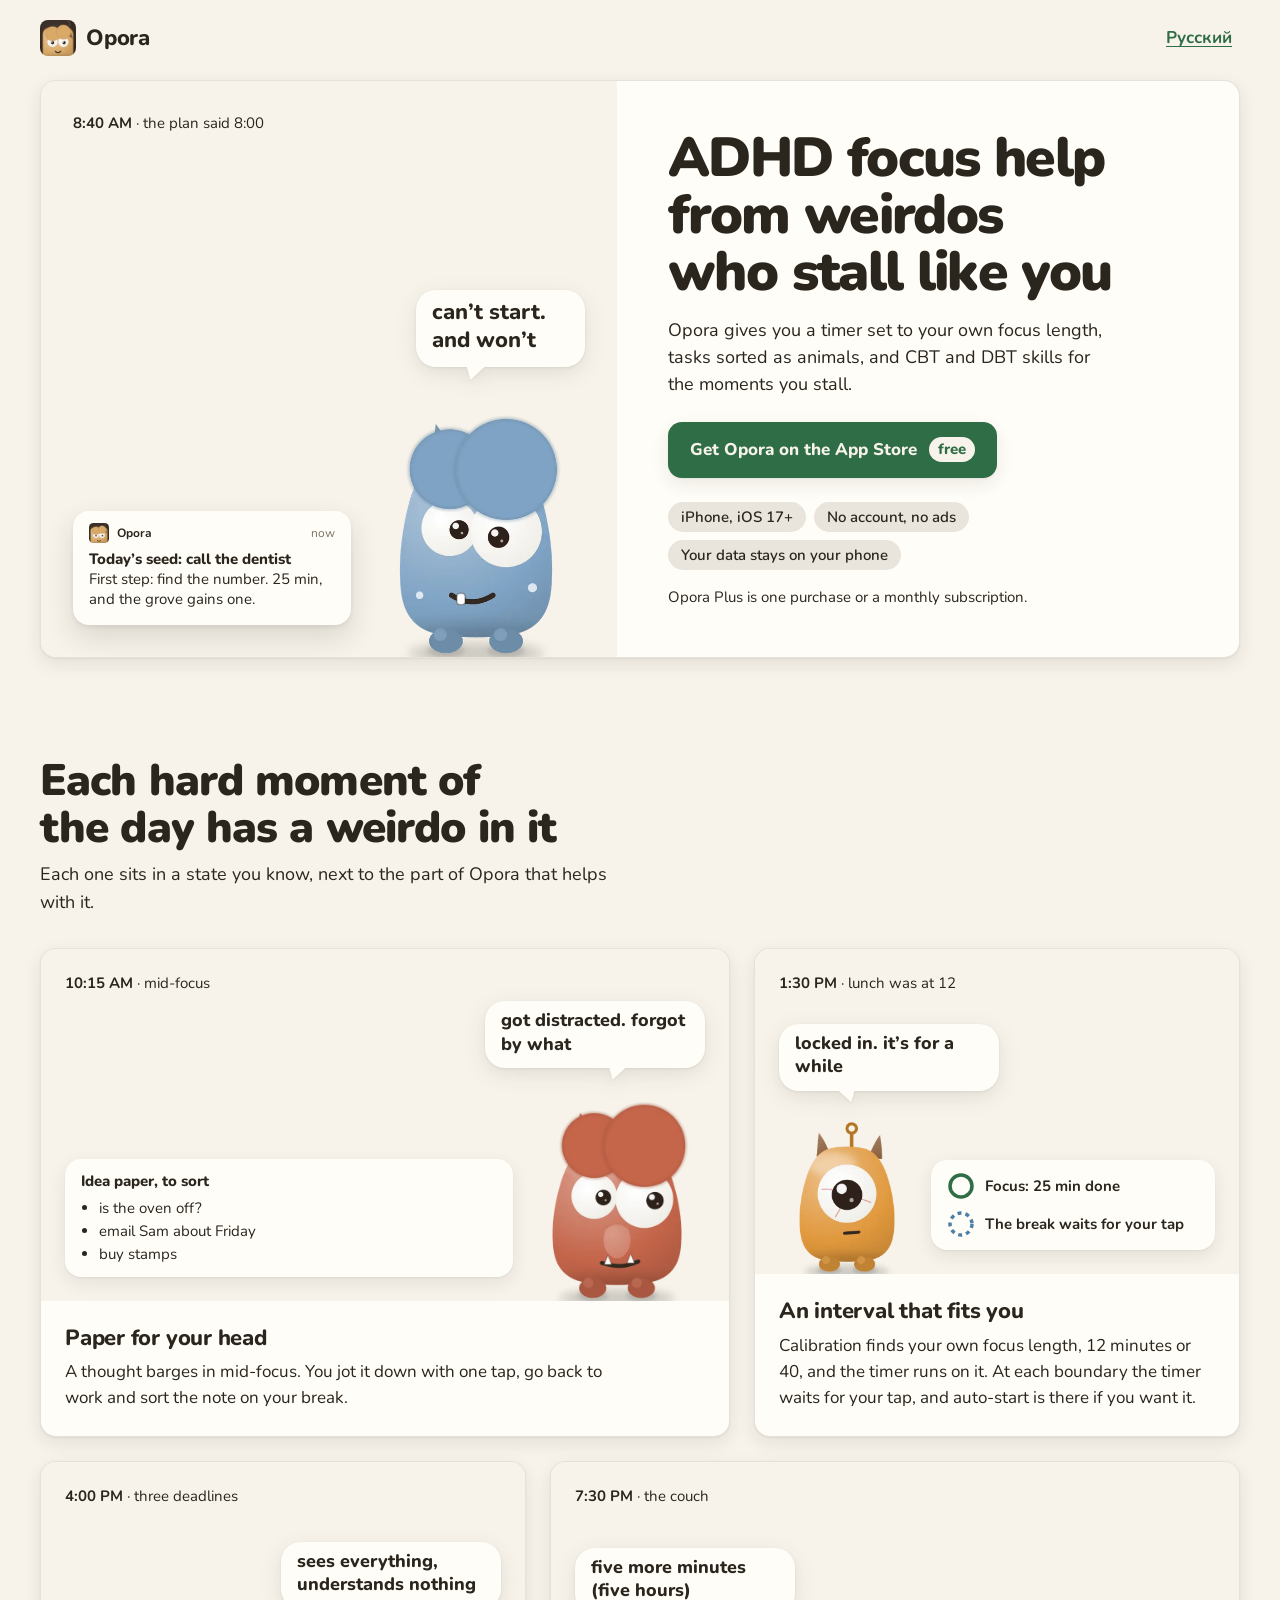
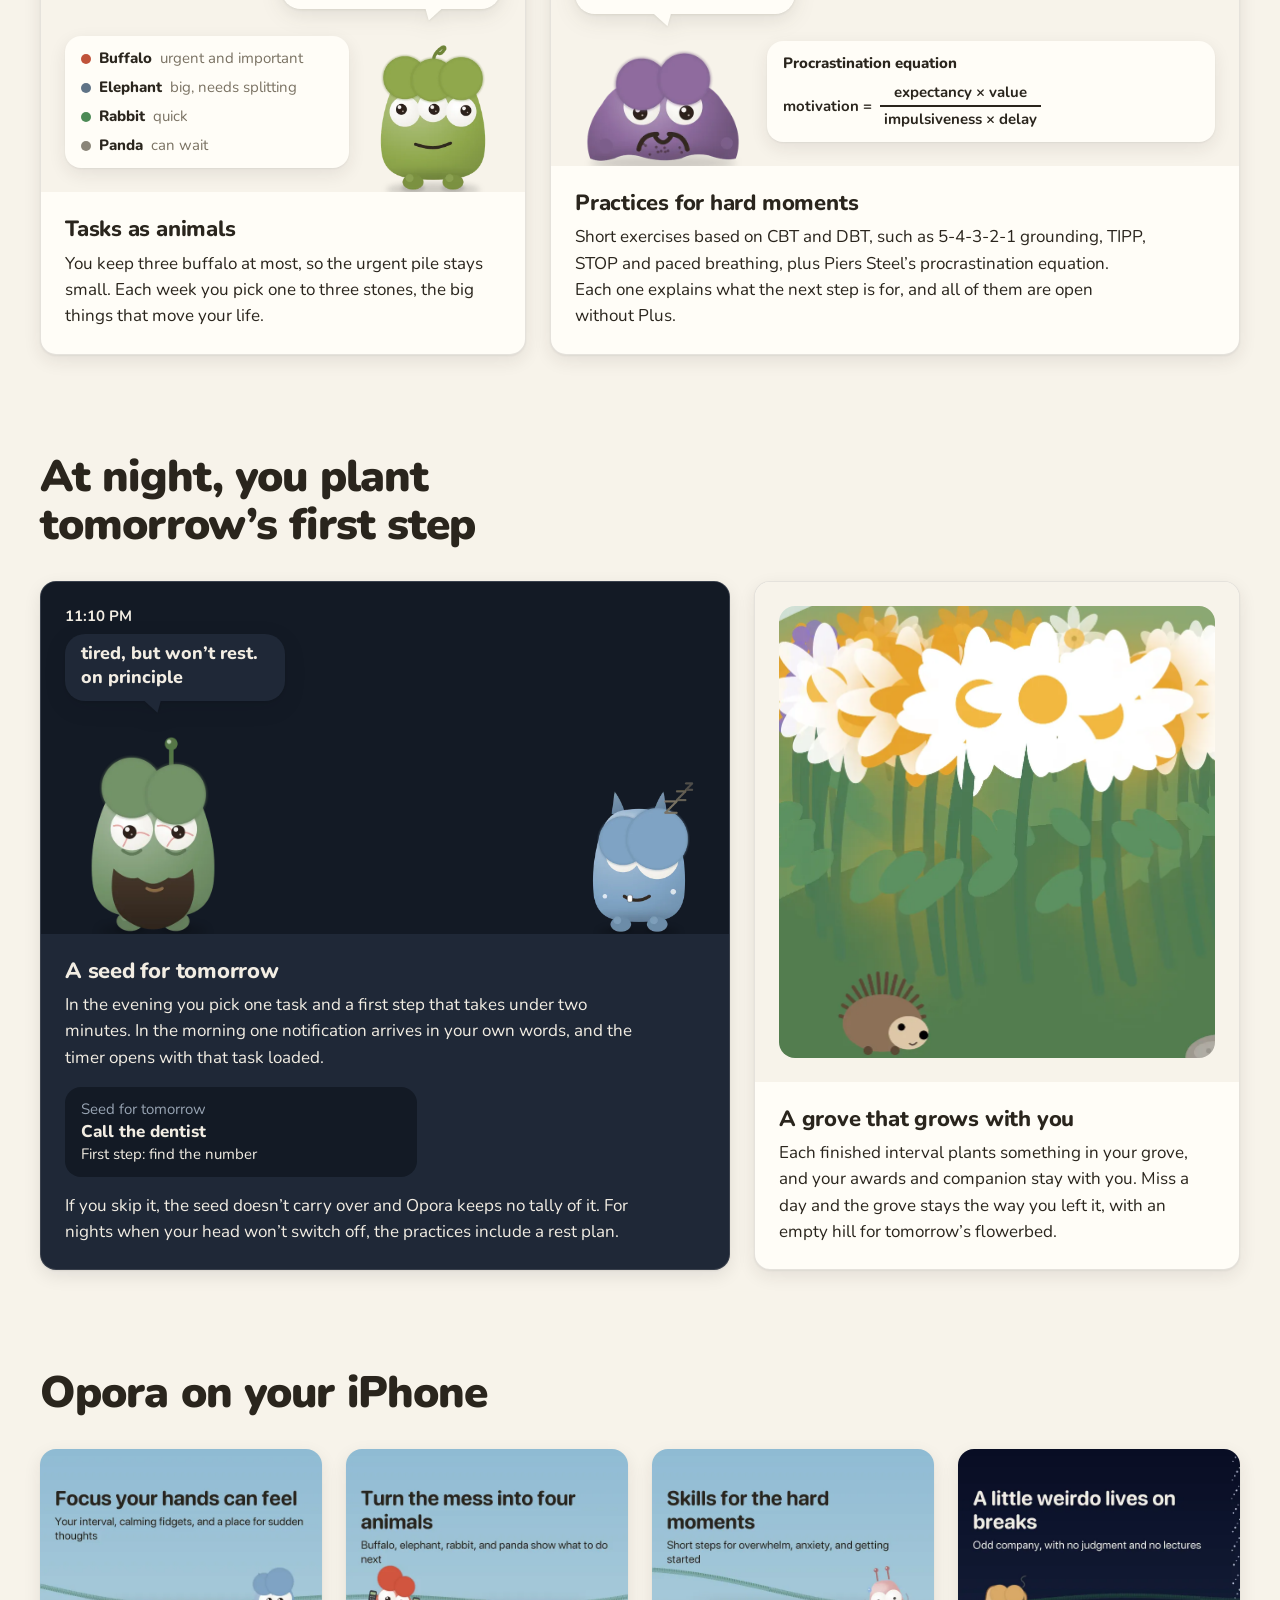
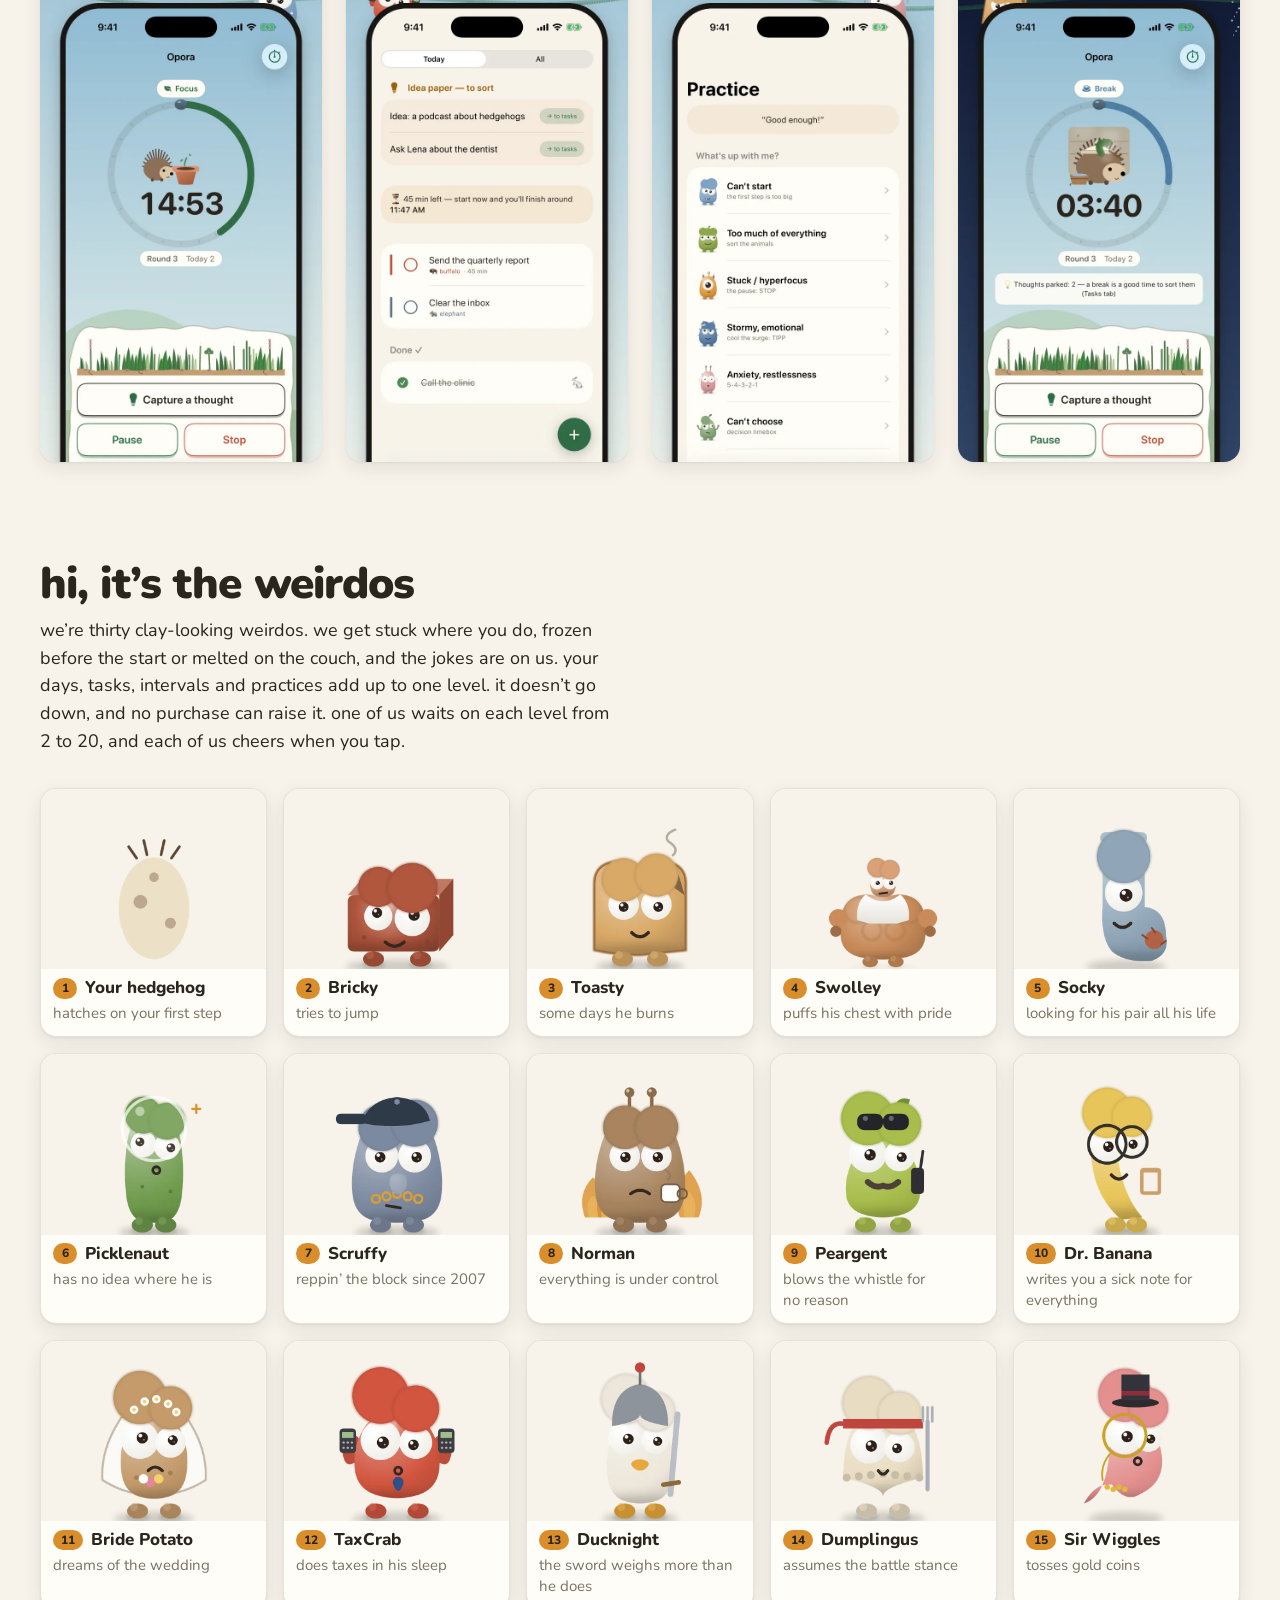
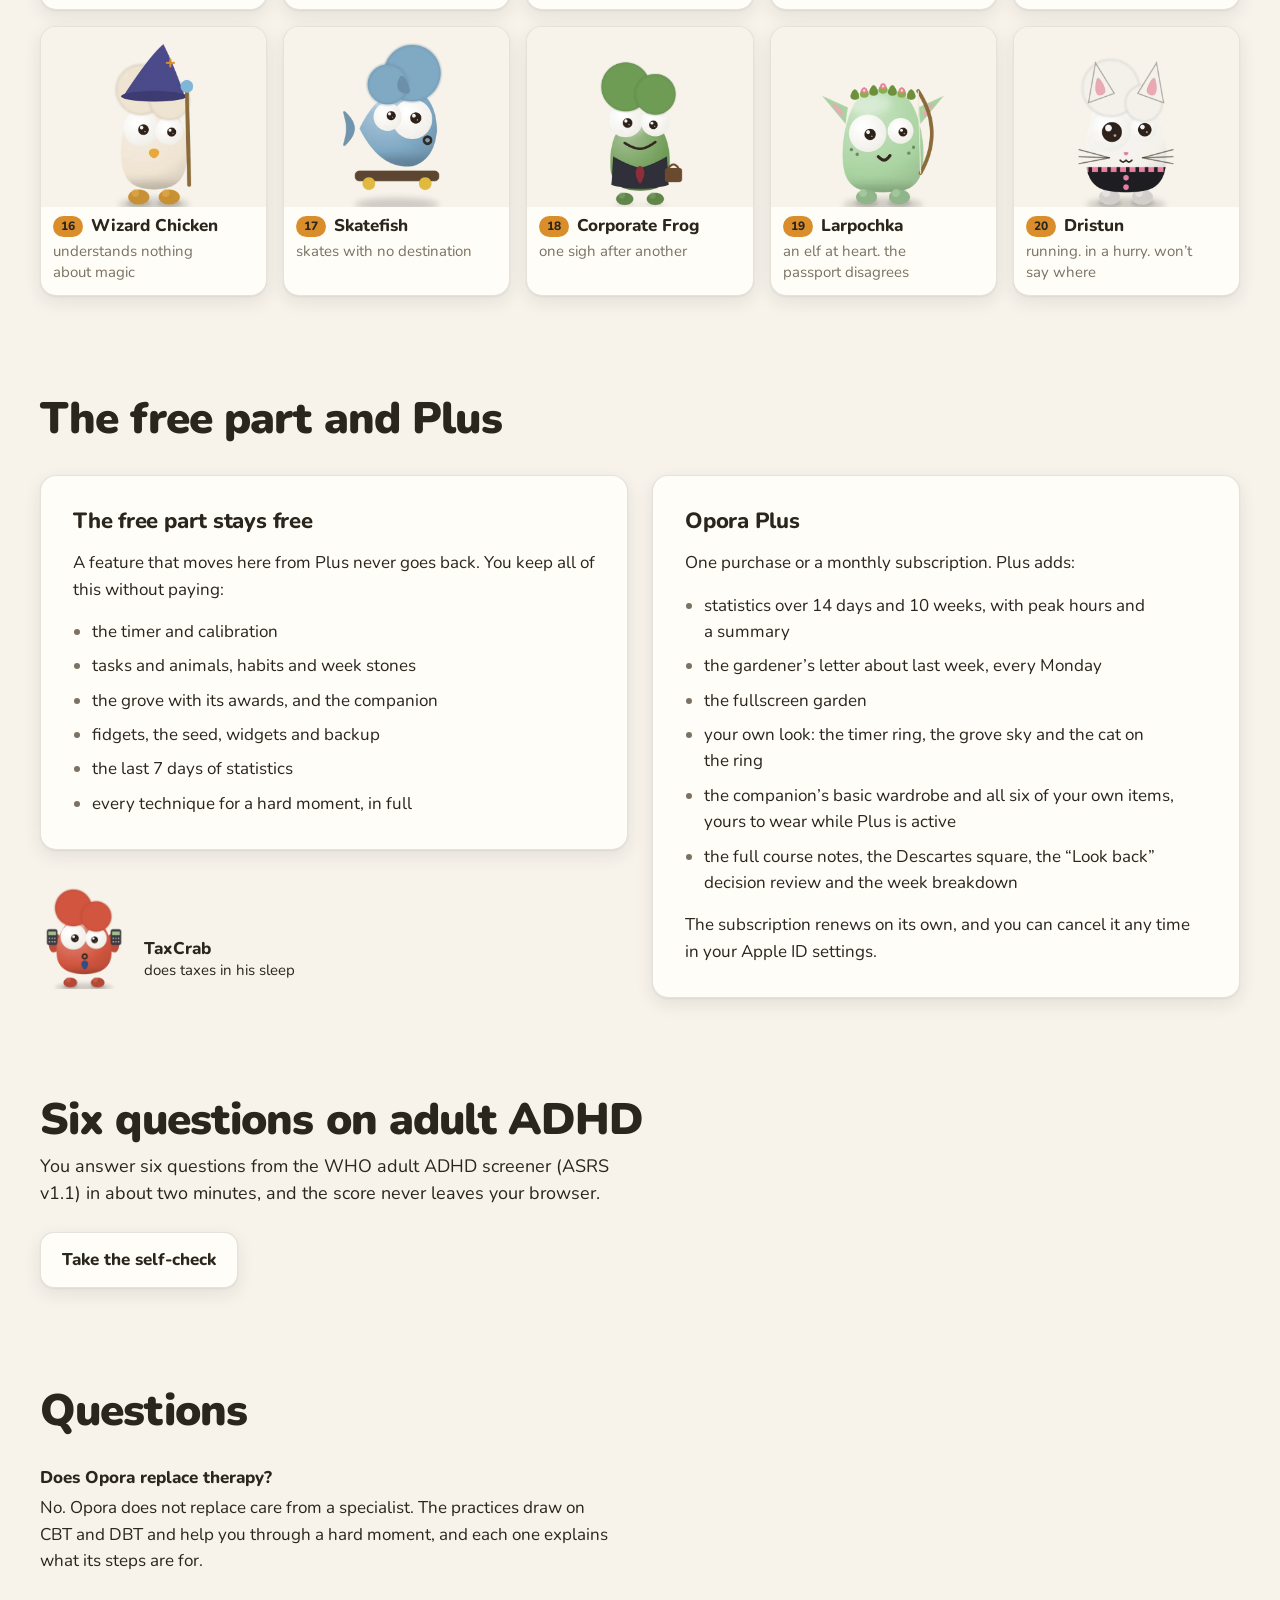
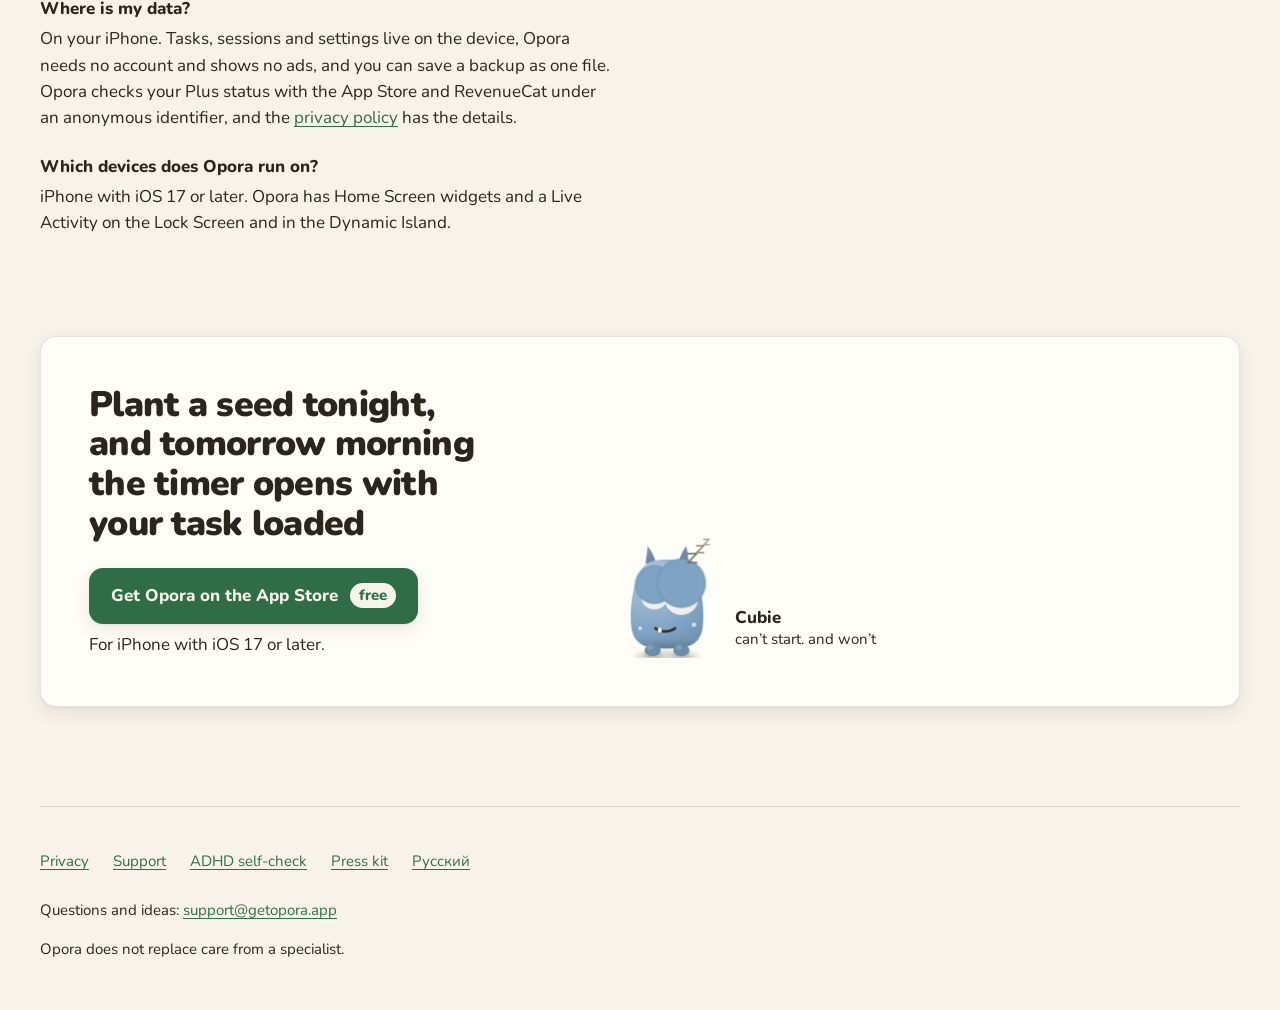
==== commit bbd0e081: "site: getopora.app from opora-ios dae9ee8" ====
--- a/index.html
+++ b/index.html
@@ -70,6 +70,7 @@
 <link rel="stylesheet" href="fonts/nunito.css">
 <link rel="stylesheet" href="site.css">
 <script src="site.js" defer></script>
+<script src="ga.js" defer></script>
 </head>
 <body>
 <a class="skip-link" href="#main">Skip to content</a>
@@ -85,7 +86,7 @@
       <div class="hero-pitch">
         <h1 class="hero-title" id="hero-title">ADHD focus help from weirdos who stall like you</h1>
         <p class="hero-lead">Opora gives you a timer set to your own focus length, tasks sorted as animals, and CBT and DBT skills for the moments you stall.</p>
-        <a class="button button-primary hero-cta" href="https://apps.apple.com/app/id6800092761">Get Opora on the App Store <span class="button-tag">free</span></a>
+        <a class="button button-primary hero-cta" href="https://apps.apple.com/app/apple-store/id6800092761?pt=129292304&amp;ct=home-hero&amp;mt=8">Get Opora on the App Store <span class="button-tag">free</span></a>
         <ul class="chips hero-chips" role="list" aria-label="At a glance">
           <li class="chip">iPhone, iOS&nbsp;17+</li>
           <li class="chip">No account, no ads</li>
@@ -477,6 +478,12 @@
     </div>
   </section>
 
+  <section class="wrap section" aria-labelledby="check-title">
+    <h2 class="section-title" id="check-title">Six questions on adult ADHD</h2>
+    <p class="section-lead">You answer six questions from the WHO adult ADHD screener (ASRS v1.1) in about two minutes, and the score never leaves your browser.</p>
+    <a class="button button-secondary home-check" href="adhd-test/">Take the self-check</a>
+  </section>
+
   <section class="wrap section">
     <h2 class="section-title" id="faq-title">Questions</h2>
     <dl class="faq">
@@ -499,7 +506,7 @@
     <div class="closing-panel">
       <h2 class="closing-line" id="closing-title">Plant a seed tonight, and tomorrow morning the timer opens with your task loaded</h2>
       <div class="closing-act">
-        <a class="button button-primary" href="https://apps.apple.com/app/id6800092761">Get Opora on the App Store <span class="button-tag">free</span></a>
+        <a class="button button-primary" href="https://apps.apple.com/app/apple-store/id6800092761?pt=129292304&amp;ct=home-closing&amp;mt=8">Get Opora on the App Store <span class="button-tag">free</span></a>
         <p>For iPhone with iOS&nbsp;17 or later.</p>
       </div>
       <div class="signature">
@@ -520,6 +527,7 @@
   <ul class="footer-links" role="list">
     <li><a href="privacy.html">Privacy</a></li>
     <li><a href="support.html">Support</a></li>
+    <li><a href="adhd-test/">ADHD self-check</a></li>
     <li><a href="press/">Press kit</a></li>
     <li><a href="ru/" hreflang="ru" lang="ru">Русский</a></li>
   </ul>
--- a/site.css
+++ b/site.css
@@ -919,3 +919,68 @@
 @media (max-width: 39.99rem) {
   .press-grid { grid-template-columns: repeat(auto-fill, minmax(min(100%, 9.5rem), 1fr)); gap: var(--space-md); }
 }
+
+/* ADHD self-check (adhd-test/): one column, real radios, nothing leaves the page. */
+
+.test { max-width: 42rem; padding-top: var(--space-lg); }
+.test-title { font-size: clamp(1.625rem, 1rem + 3vw, var(--text-large-title)); font-weight: 900; letter-spacing: -.02em; }
+.test-lead { margin-top: var(--space-md); font-size: var(--text-lead); line-height: 1.5; }
+.test-note {
+  margin-top: var(--space-lg);
+  padding: var(--space-md) var(--space-lg);
+  background: var(--surface);
+  border: 1px solid var(--line);
+  border-radius: var(--radius-card);
+  font-weight: 600;
+}
+.test-form { display: grid; gap: var(--space-md); margin-top: var(--space-xl); }
+.test-q {
+  min-width: 0;
+  margin: 0;
+  padding: var(--space-lg);
+  background: var(--surface);
+  border: 1px solid var(--line);
+  border-radius: var(--radius-card);
+  box-shadow: var(--shadow-card);
+}
+.test-q legend { float: left; width: 100%; padding: 0; font-weight: 800; line-height: 1.35; }
+.test-q-num { display: block; margin-bottom: var(--space-xs); color: var(--ink-muted); font-size: var(--text-subheadline); font-weight: 700; }
+.test-scale { clear: both; display: grid; gap: var(--space-sm); padding-top: var(--space-md); }
+.test-option {
+  display: flex;
+  align-items: center;
+  gap: .625rem;
+  min-height: 2.75rem;
+  padding: .5rem .875rem;
+  border: 1px solid var(--line);
+  border-radius: var(--radius-button);
+  background: var(--paper);
+  font-weight: 700;
+  cursor: pointer;
+  -webkit-tap-highlight-color: transparent;
+}
+.test-option input { flex: none; width: 1.25rem; height: 1.25rem; margin: 0; accent-color: var(--forest); }
+.test-option:has(input:checked) { border-color: var(--forest); background: color-mix(in srgb, var(--forest) 12%, var(--surface)); }
+.test-option:has(input:focus-visible) { outline: 3px solid var(--forest); outline-offset: 2px; }
+.test-option input:focus-visible { outline: none; }
+.test-missing { margin-top: var(--space-sm); color: var(--buffalo); font-weight: 700; }
+.test-submit { justify-self: start; margin-top: var(--space-sm); }
+.test-result { display: grid; gap: var(--space-md); margin-top: var(--space-xl); }
+.test-form[hidden], .test-result[hidden] { display: none; }
+.test-result:focus { outline: none; }
+.test-result-panel { padding: var(--space-lg); }
+.test-result-title, .test-opora-title { font-size: var(--text-title2); font-weight: 900; }
+.test-result-panel p { margin-top: var(--space-sm); font-size: var(--text-lead); line-height: 1.5; }
+.test-opora { display: grid; gap: var(--space-md); padding: var(--space-lg); }
+.test-opora img { width: 5.5rem; }
+.test-opora-list { display: grid; gap: var(--space-sm); margin-block: var(--space-md) var(--space-lg); padding-inline-start: 1.25rem; }
+.test-fine { margin-top: var(--space-md); color: var(--ink-muted); font-size: var(--text-subheadline); }
+.test-again { justify-self: start; }
+.test-source { margin-top: var(--space-xl); font-size: var(--text-subheadline); }
+@media (min-width: 40rem) {
+  .test-scale { grid-template-columns: repeat(5, minmax(0, 1fr)); }
+  .test-option { flex-direction: column; justify-content: center; gap: .375rem; padding-block: .75rem; text-align: center; }
+  .test-opora { grid-template-columns: 9rem minmax(0, 1fr); align-items: start; }
+  .test-opora img { width: 100%; }
+}
+.home-check { margin-top: var(--space-lg); }
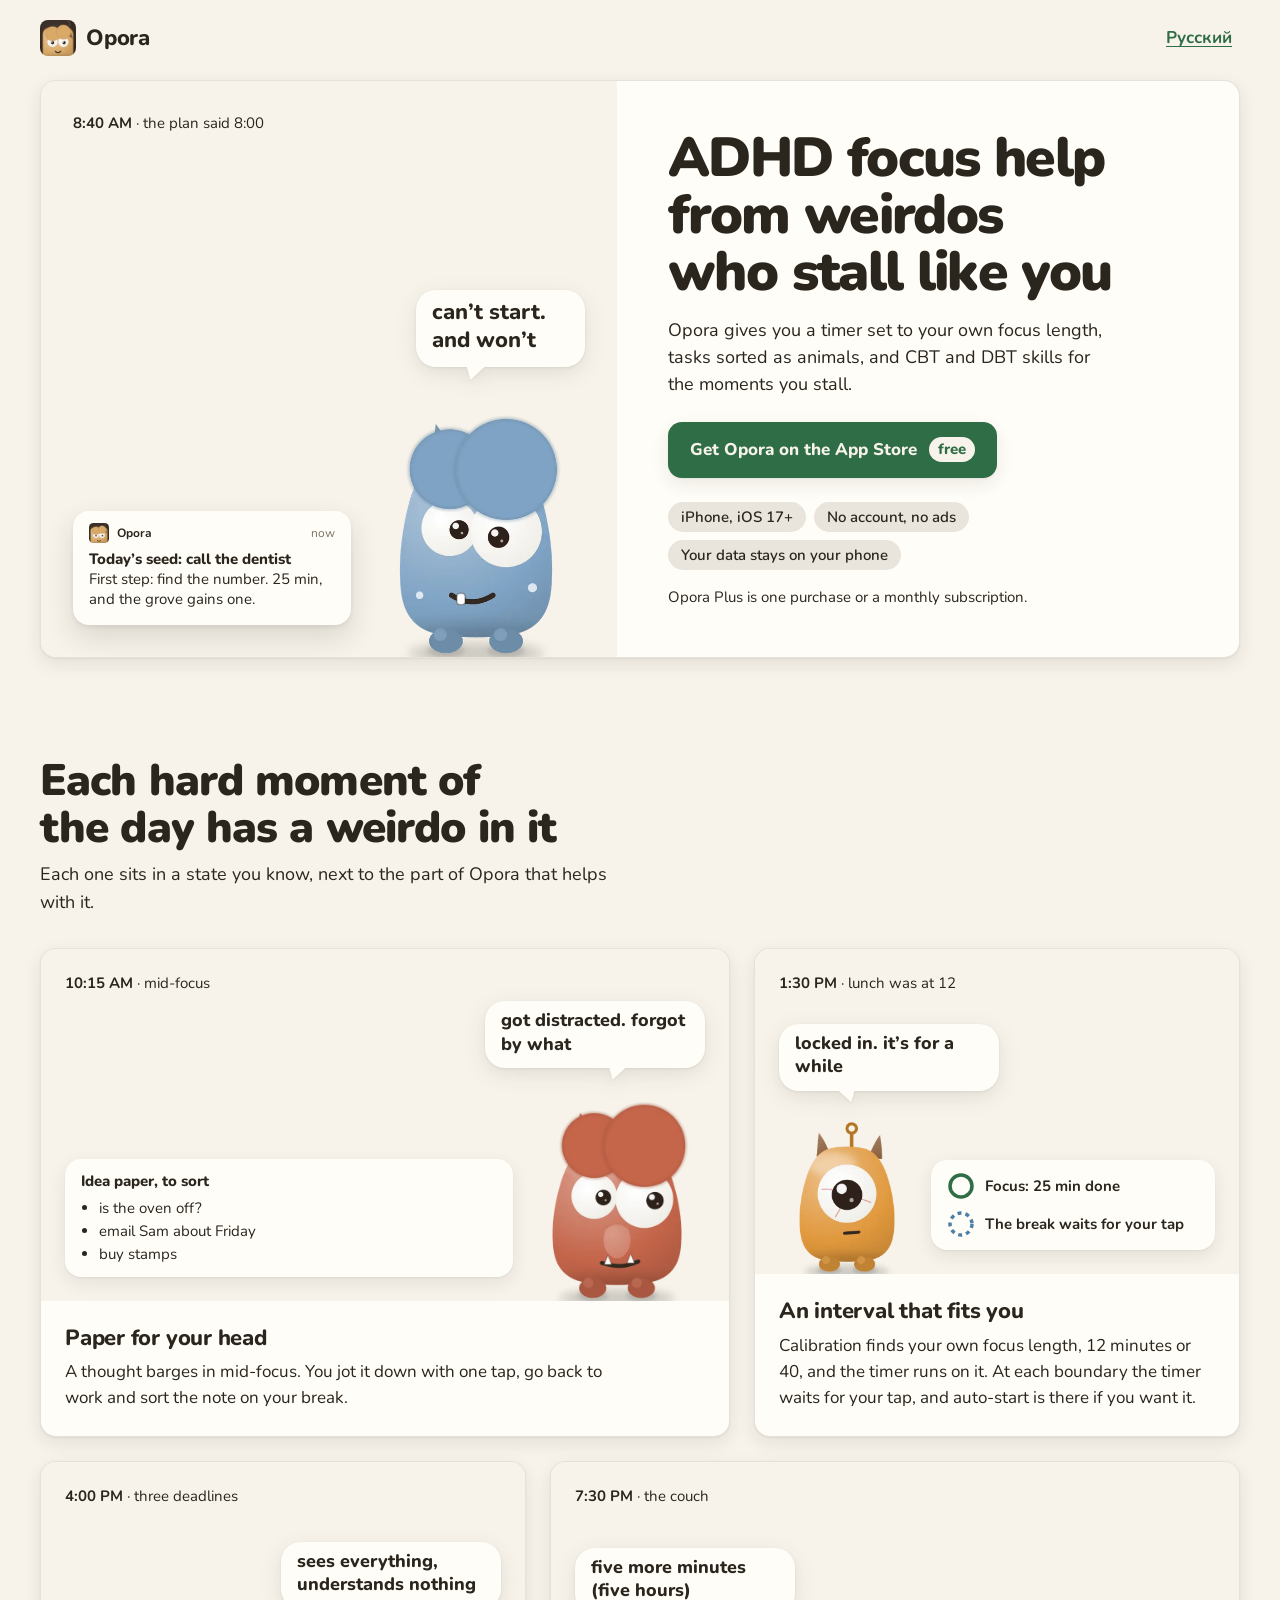
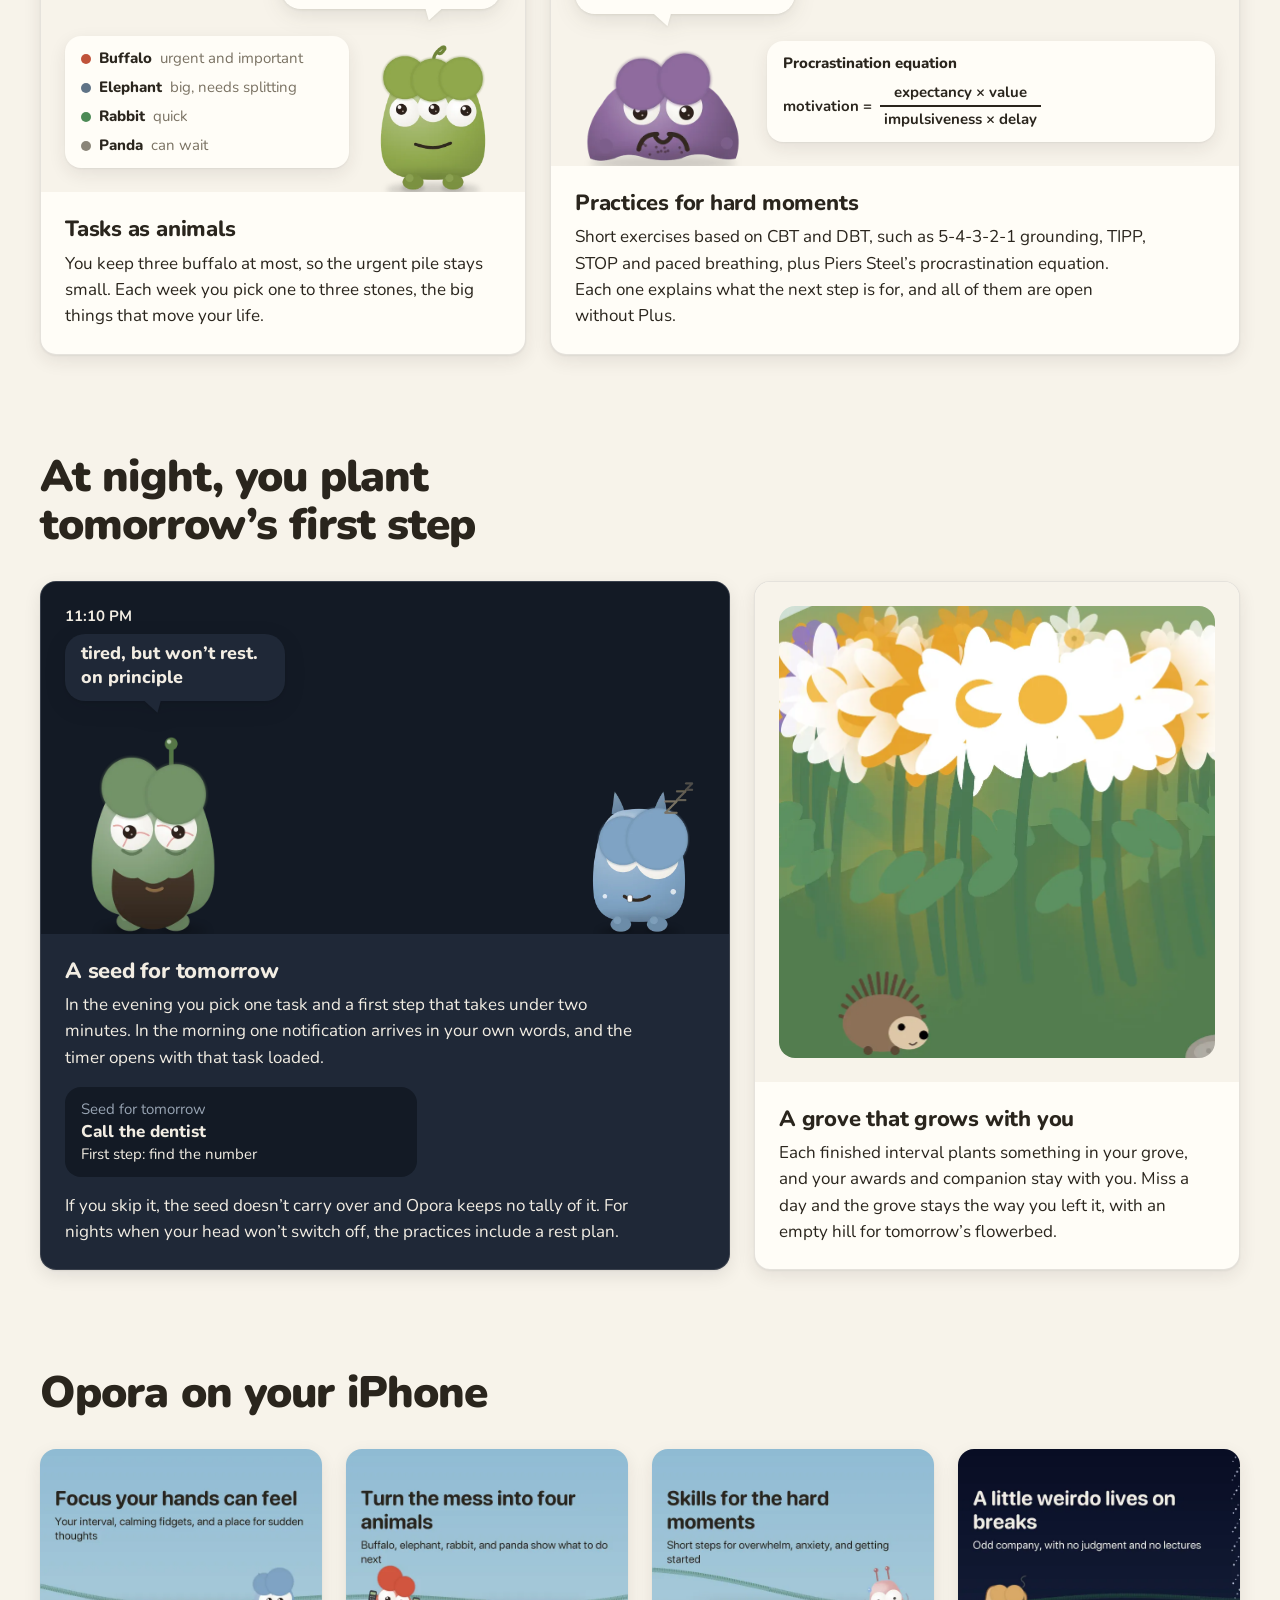
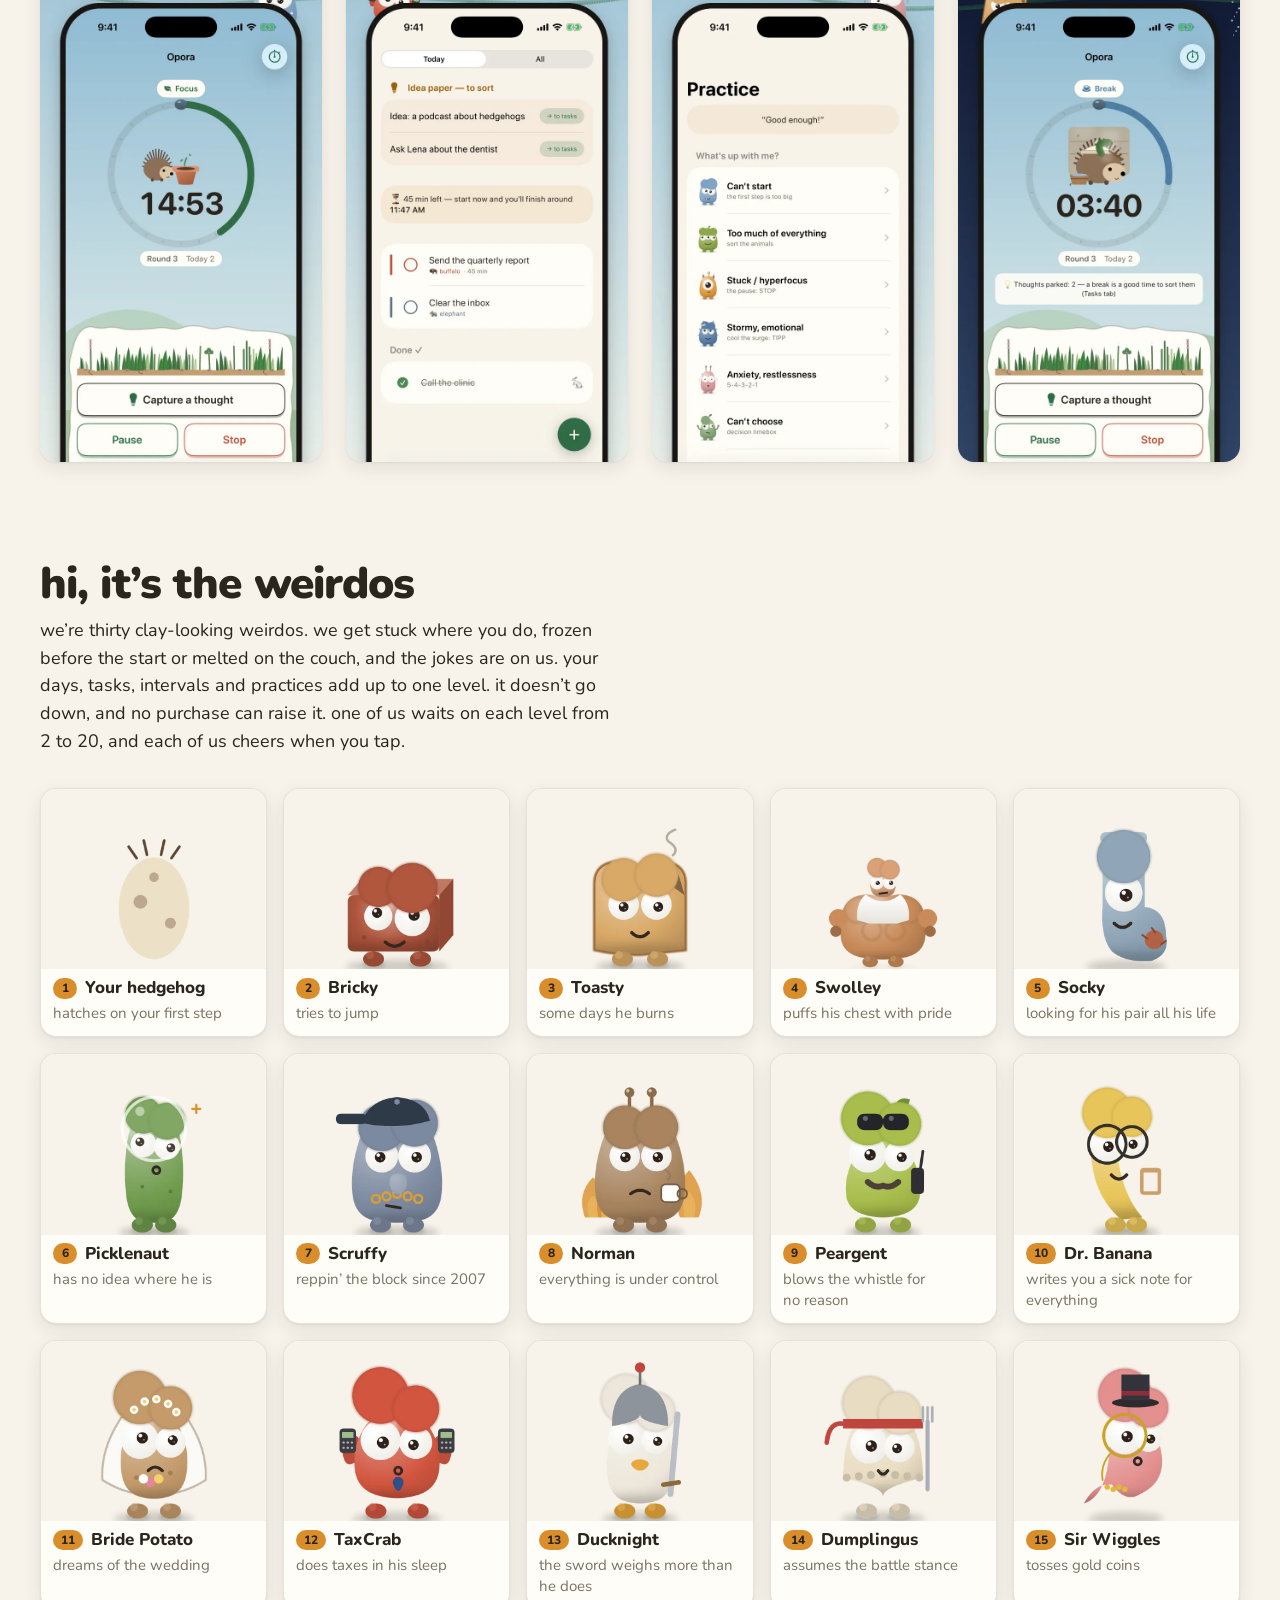
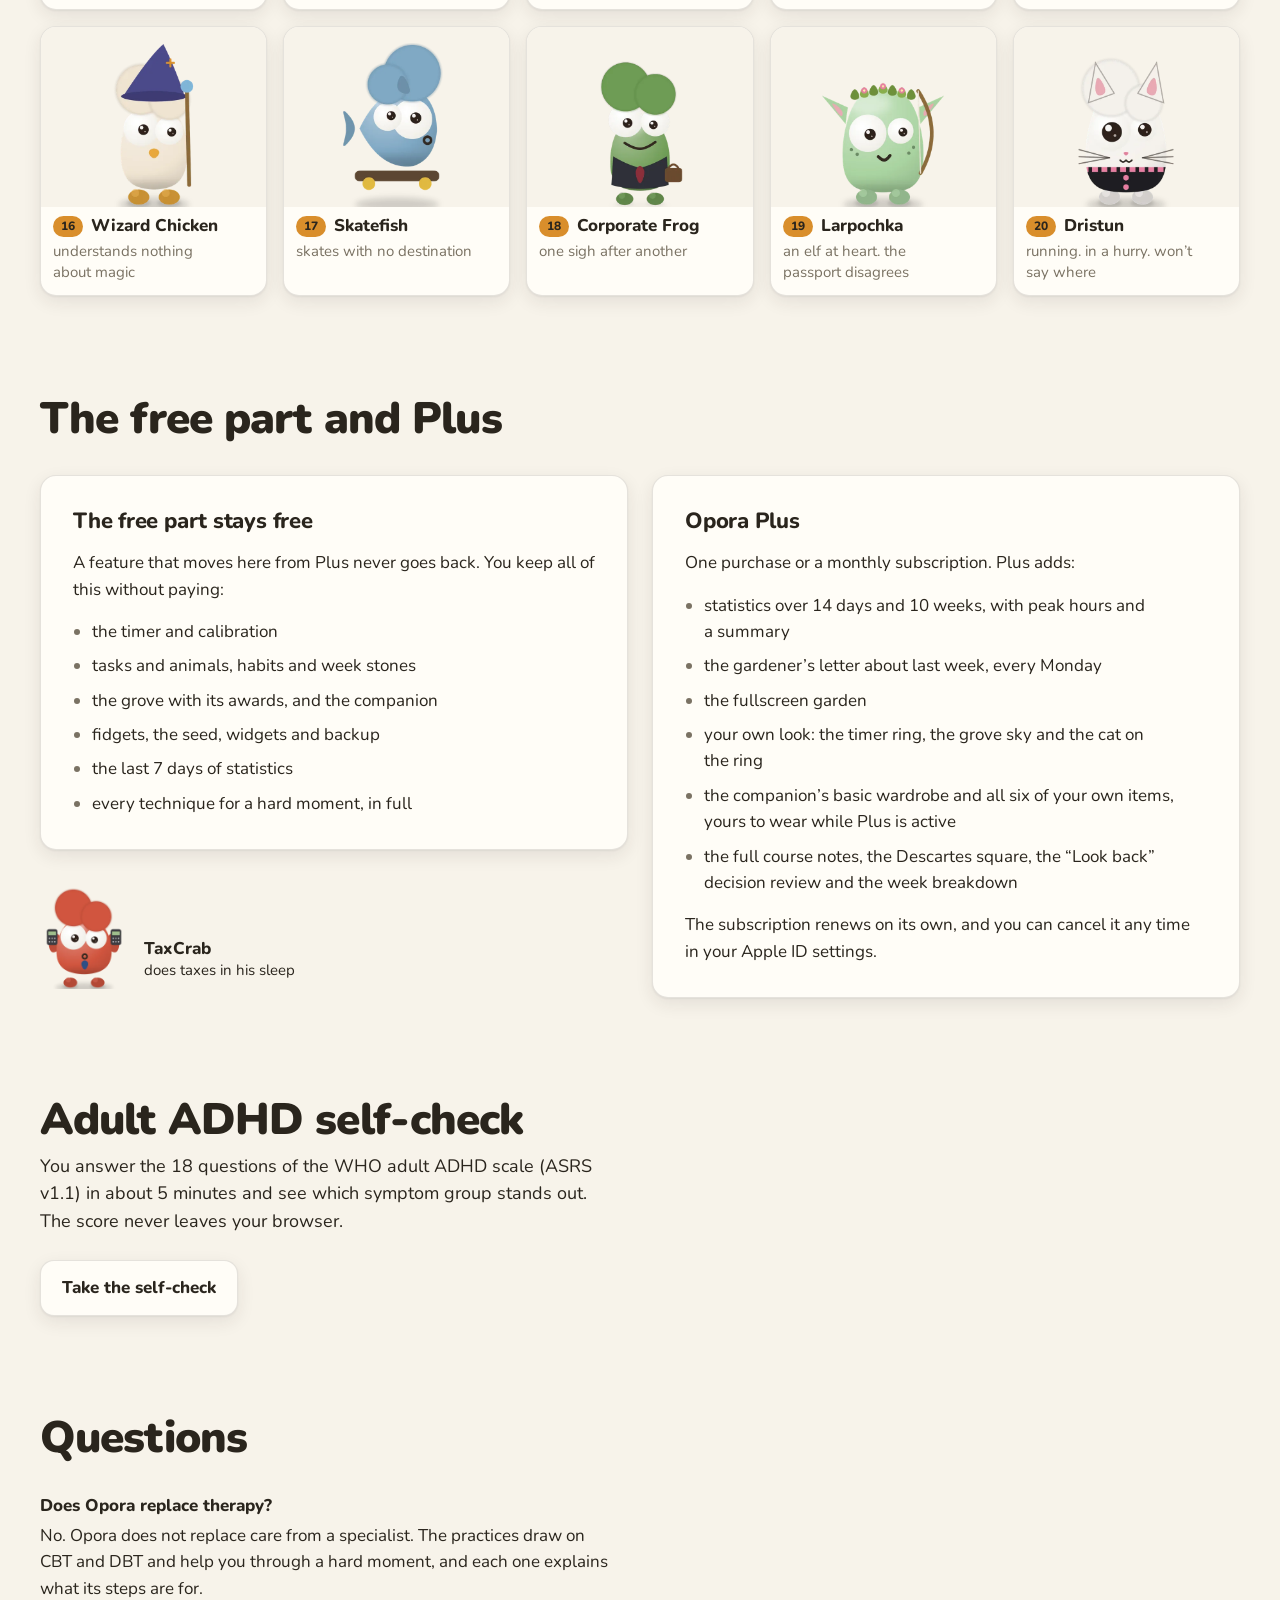
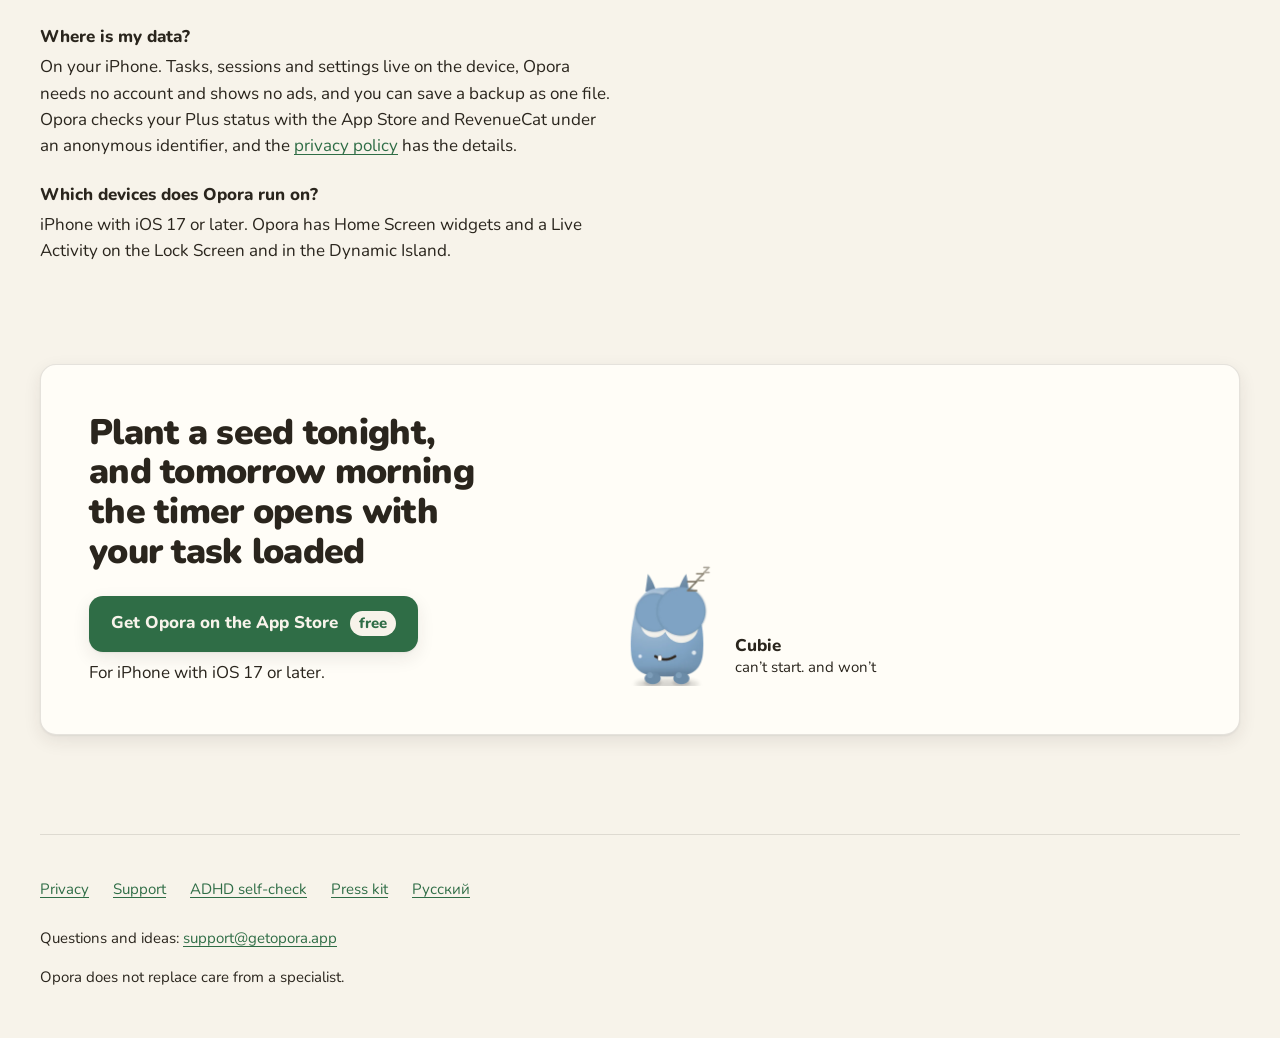
==== commit f03ee628: "site: getopora.app from opora-ios 2f40e18" ====
--- a/index.html
+++ b/index.html
@@ -479,8 +479,8 @@
   </section>
 
   <section class="wrap section" aria-labelledby="check-title">
-    <h2 class="section-title" id="check-title">Six questions on adult ADHD</h2>
-    <p class="section-lead">You answer six questions from the WHO adult ADHD screener (ASRS v1.1) in about two minutes, and the score never leaves your browser.</p>
+    <h2 class="section-title" id="check-title">Adult ADHD self-check</h2>
+    <p class="section-lead">You answer the 18 questions of the WHO adult ADHD scale (ASRS v1.1) in about 5 minutes and see which symptom group stands out. The score never leaves your browser.</p>
     <a class="button button-secondary home-check" href="adhd-test/">Take the self-check</a>
   </section>
 
--- a/site.css
+++ b/site.css
@@ -984,3 +984,63 @@
   .test-opora img { width: 100%; }
 }
 .home-check { margin-top: var(--space-lg); }
+
+/* ADHD self-check, 18 items: part headings, the result meters and the scoring explainer. */
+
+.test-part { margin-top: var(--space-lg); font-size: var(--text-title2); font-weight: 900; }
+.test-part-lead { margin-top: calc(-1 * var(--space-sm)); }
+.test-profile { display: grid; gap: var(--space-md); }
+.meters { display: grid; gap: var(--space-md); }
+.meter { --tone: var(--sky); }
+.meter-hy { --tone: var(--amber); }
+.meter-head { display: flex; flex-wrap: wrap; justify-content: space-between; gap: var(--space-xs) var(--space-md); font-weight: 800; }
+.meter-value { font-variant-numeric: tabular-nums; }
+.meter-track { position: relative; display: grid; grid-template-columns: repeat(9, minmax(0, 1fr)); gap: 4px; margin-top: var(--space-sm); }
+.meter-cell { height: 1.25rem; border-radius: 6px; background: var(--fill-muted); box-shadow: inset 0 0 0 1px var(--line); }
+.meter-cell.is-on { background: var(--tone); box-shadow: none; }
+/* The DSM-5 line sits between the fourth and fifth cell: four cells plus four gaps, minus half a gap. */
+.meter-mark, .meter-legend-mark { width: 3px; border-radius: 2px; background: var(--ink); }
+.meter-mark { position: absolute; top: -.375rem; bottom: -.375rem; left: calc((100% - 32px) * 4 / 9 + 14px); }
+.meter-legend { display: flex; align-items: center; gap: .625rem; font-size: var(--text-subheadline); }
+.meter-legend-mark { flex: none; height: 1.25rem; }
+.test-type-title { font-size: var(--text-headline); font-weight: 900; }
+.test-profile [data-type] p { margin-top: var(--space-xs); }
+.test-caution { color: var(--ink-muted); font-size: var(--text-subheadline); }
+.test-explain { display: grid; gap: var(--space-md); margin-top: var(--space-2xl); }
+.test-explain .test-part { margin-top: var(--space-md); }
+.cutoff { margin: 0; }
+.cutoff figcaption { font-size: var(--text-subheadline); font-weight: 700; }
+.cutoff-row { display: grid; grid-template-columns: repeat(5, minmax(0, 1fr)); gap: 4px; margin-top: var(--space-xs); }
+.cutoff-cell, .cutoff-key-swatch {
+  padding: .5rem .125rem;
+  border: 1px solid var(--line);
+  border-radius: 8px;
+  background: var(--surface);
+  font-size: min(var(--text-caption), max(11px, 2.8vw)); /* «Sometimes» fits a 390px cell, hyphens catch 320px */
+  font-weight: 700;
+  text-align: center;
+  -webkit-hyphens: auto;
+  hyphens: auto;
+}
+.cutoff-cell.is-counted, .cutoff-key-swatch { border-color: var(--forest); background: color-mix(in srgb, var(--forest) 16%, var(--surface)); }
+.cutoff-key { display: flex; align-items: center; gap: .5rem; font-size: var(--text-subheadline); }
+.cutoff-key-swatch { width: 1.5rem; height: 1rem; padding: 0; }
+.kinds { display: grid; gap: var(--space-sm); padding: 0; list-style: none; }
+.kind {
+  display: grid;
+  grid-template-columns: auto minmax(0, 1fr);
+  gap: .25rem .75rem;
+  padding: var(--space-md) var(--space-lg);
+  background: var(--surface);
+  border: 1px solid var(--line);
+  border-radius: var(--radius-card);
+}
+.kind h3 { font-size: var(--text-headline); font-weight: 800; }
+.kind p { grid-column: 2; }
+.kind-dot { width: .875rem; height: .875rem; margin-top: .3rem; border-radius: 50%; background: var(--sky); }
+.kind-hy .kind-dot { background: var(--amber); }
+.kind-both .kind-dot { background: linear-gradient(90deg, var(--sky) 50%, var(--amber) 50%); }
+@media (min-width: 40rem) {
+  .kinds { grid-template-columns: repeat(3, minmax(0, 1fr)); }
+  .kind p { grid-column: 1 / -1; }
+}
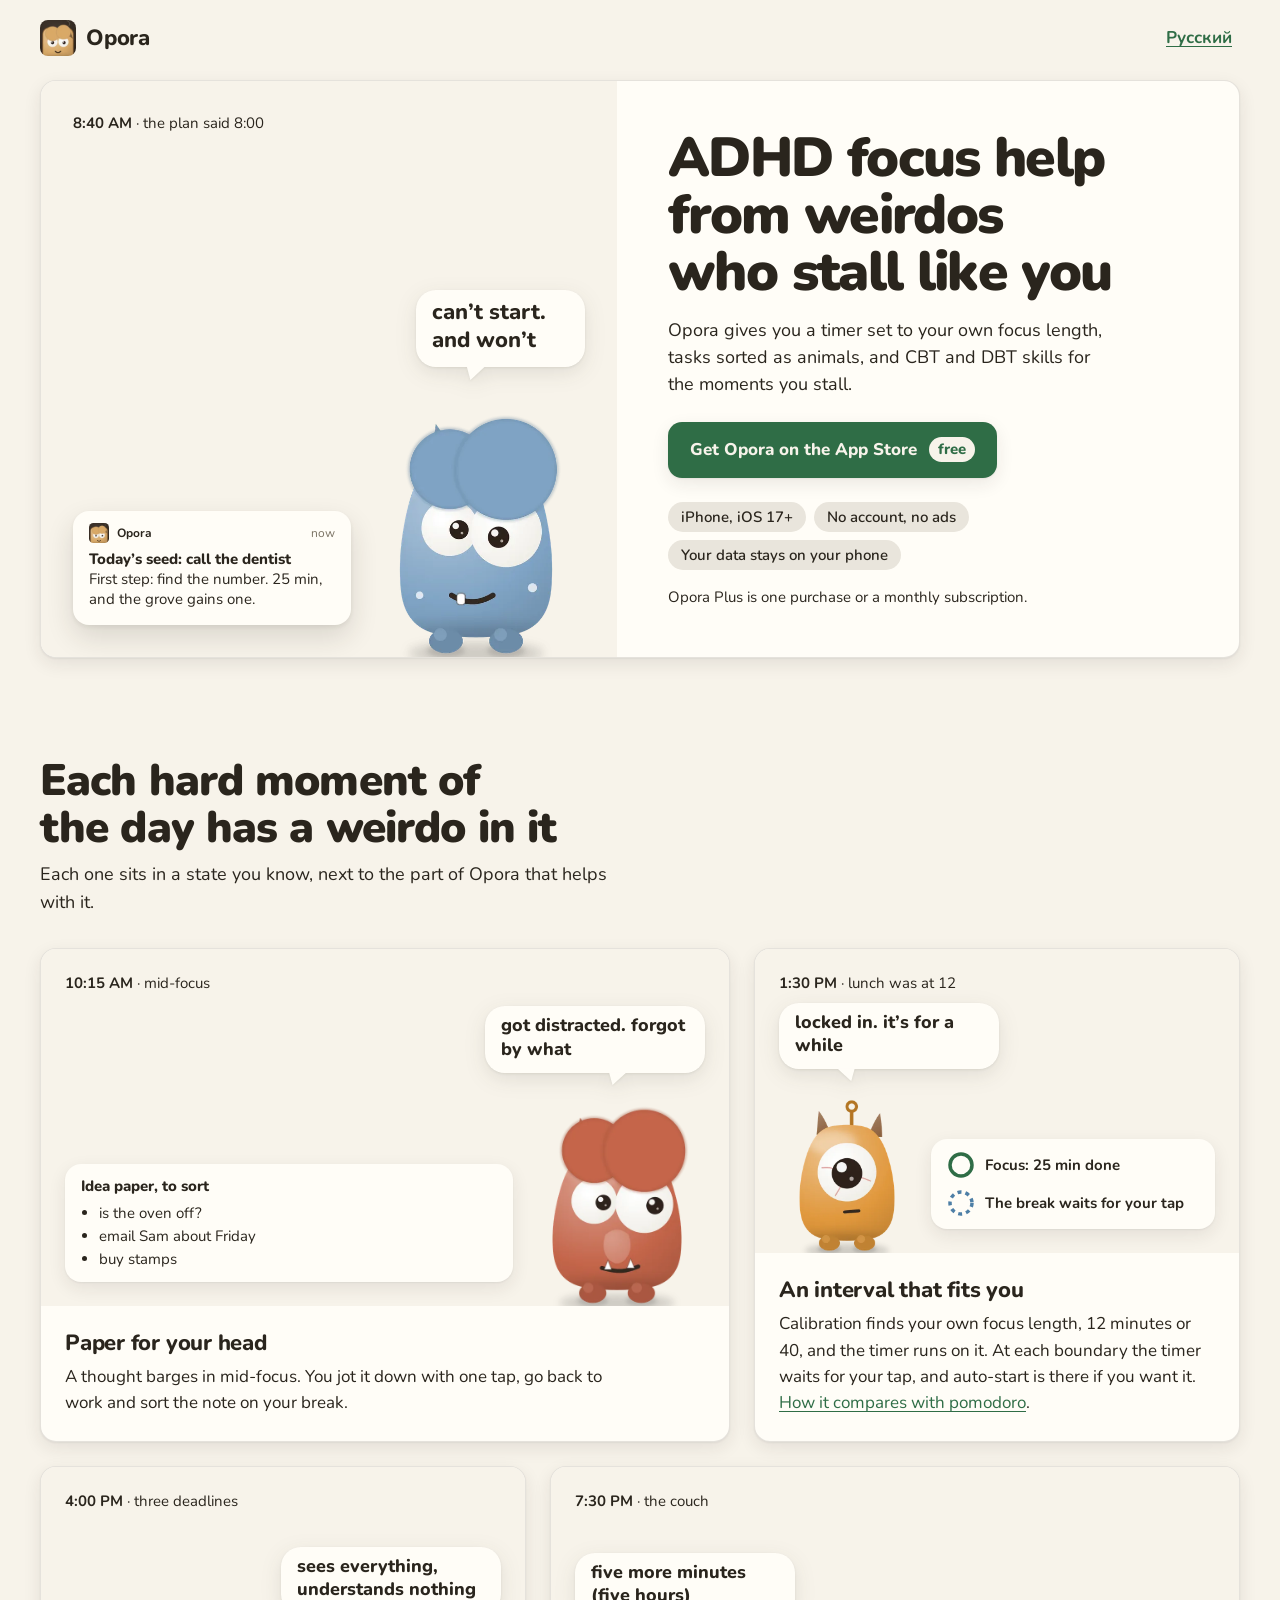
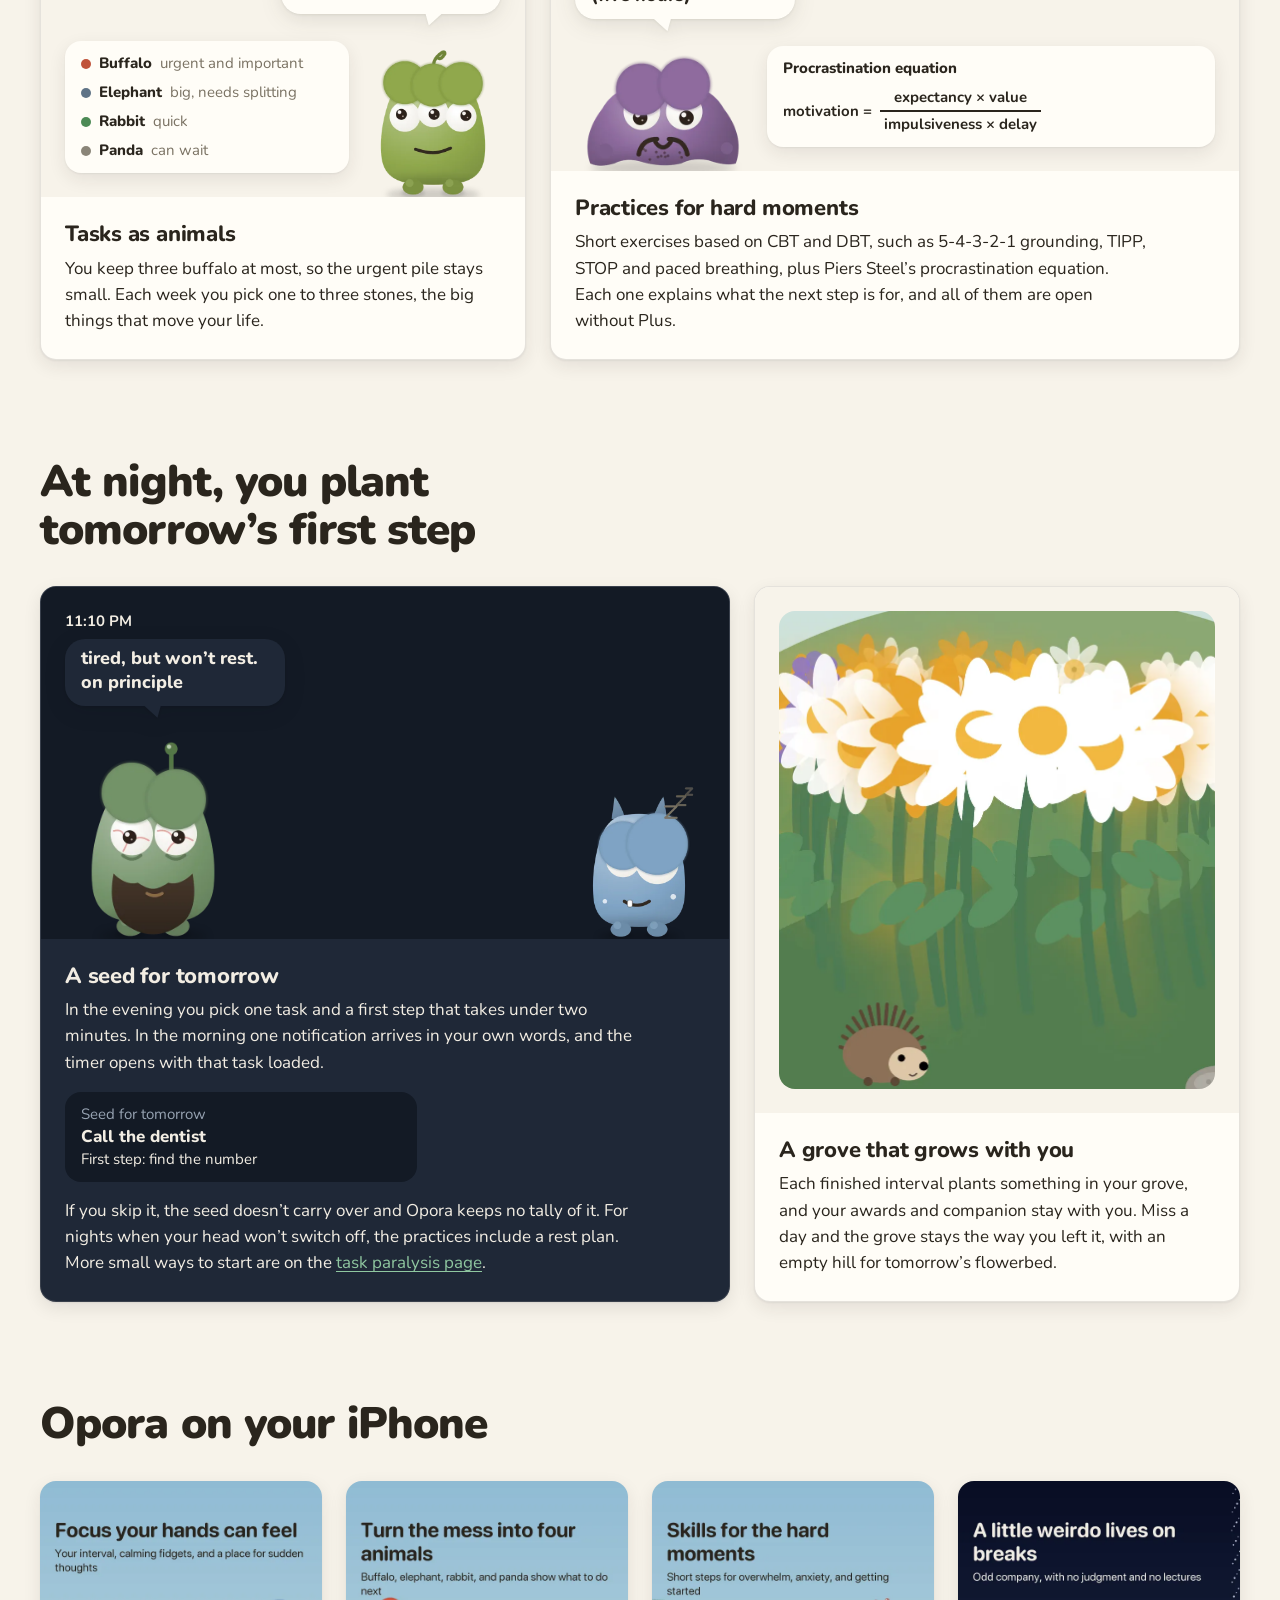
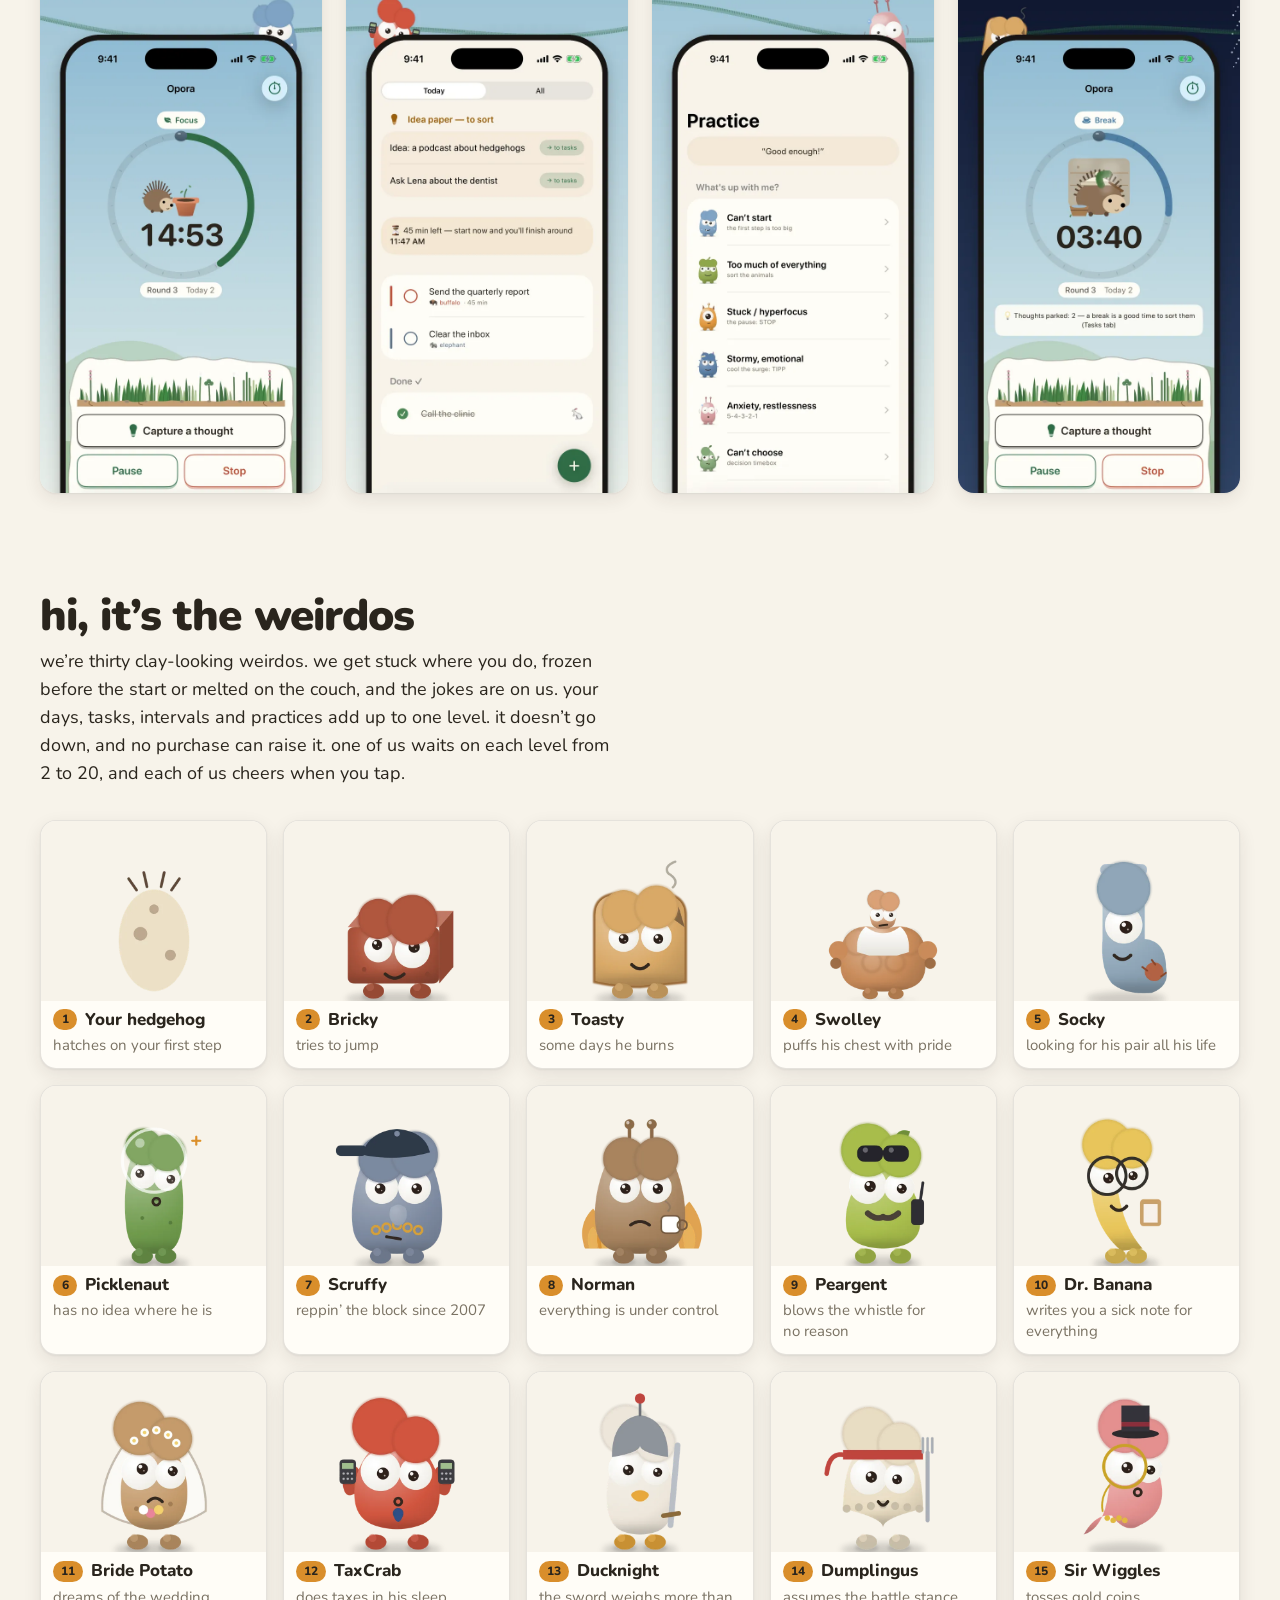
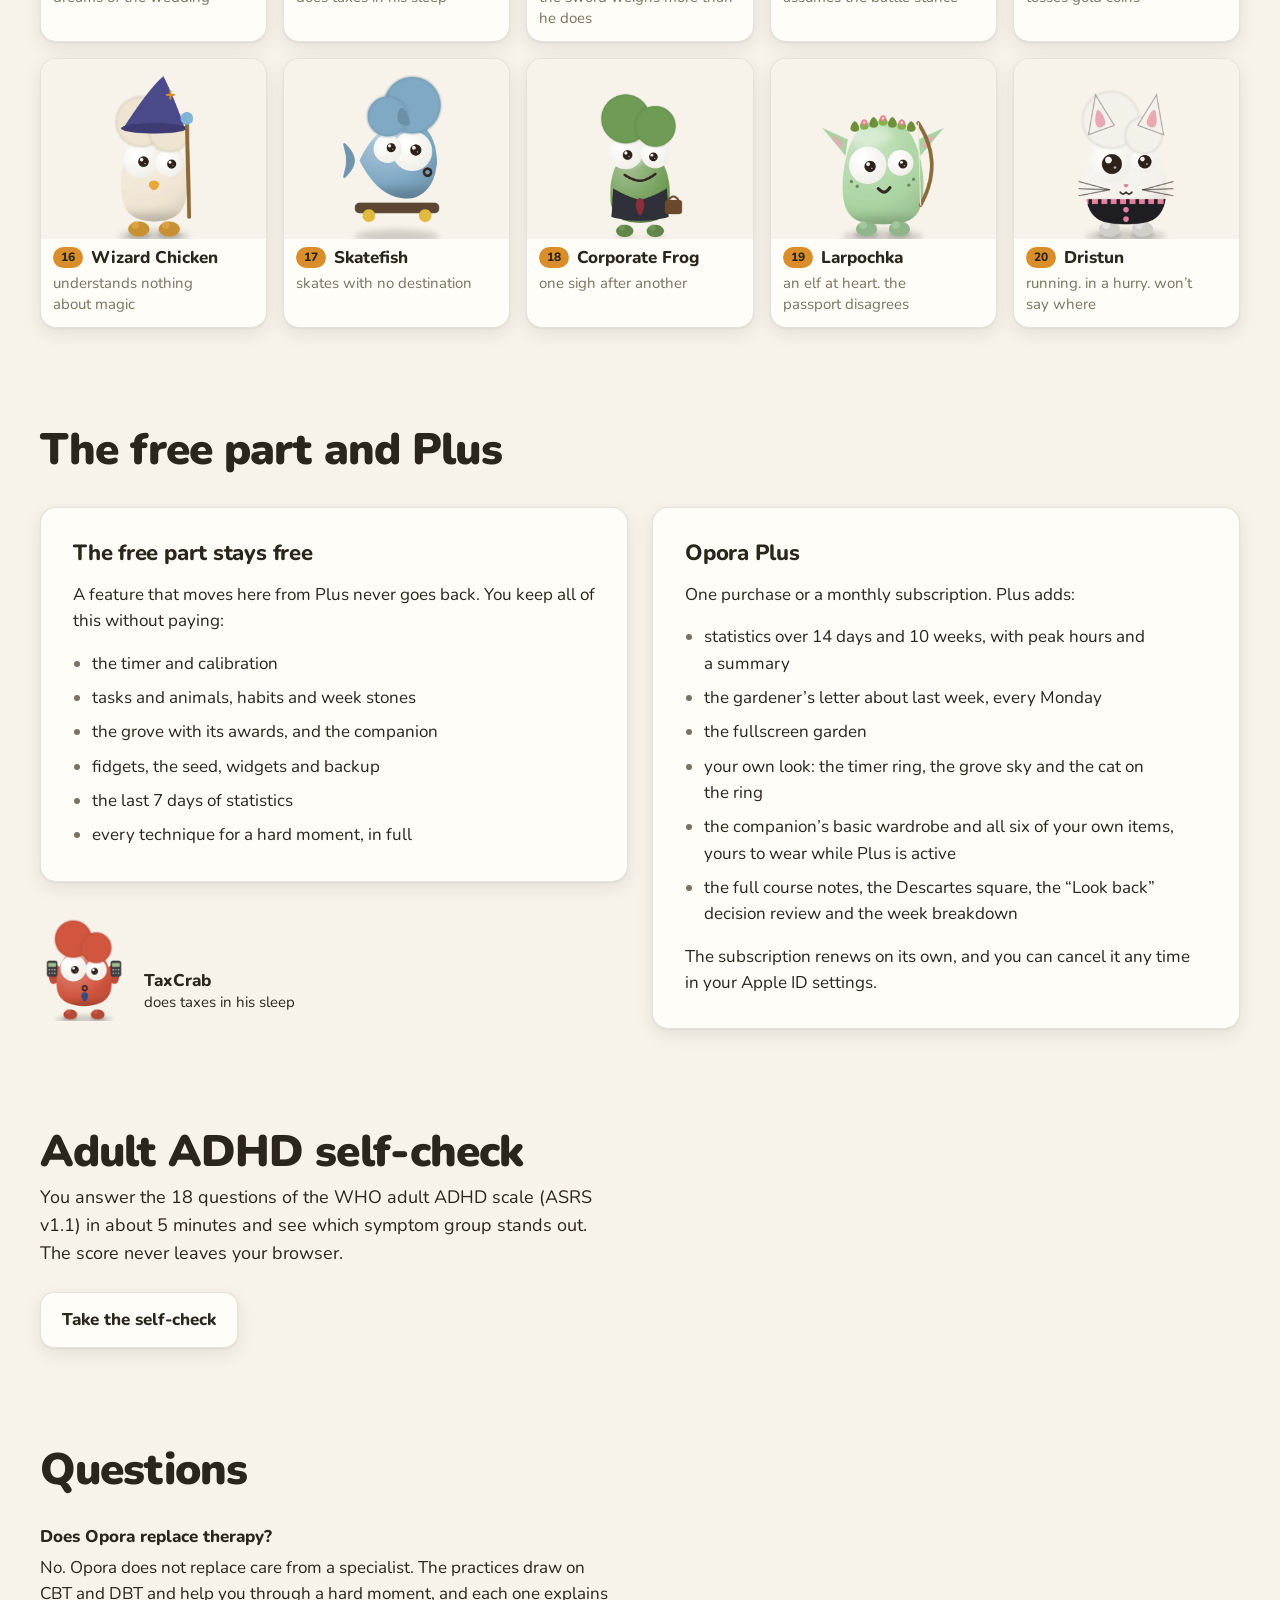
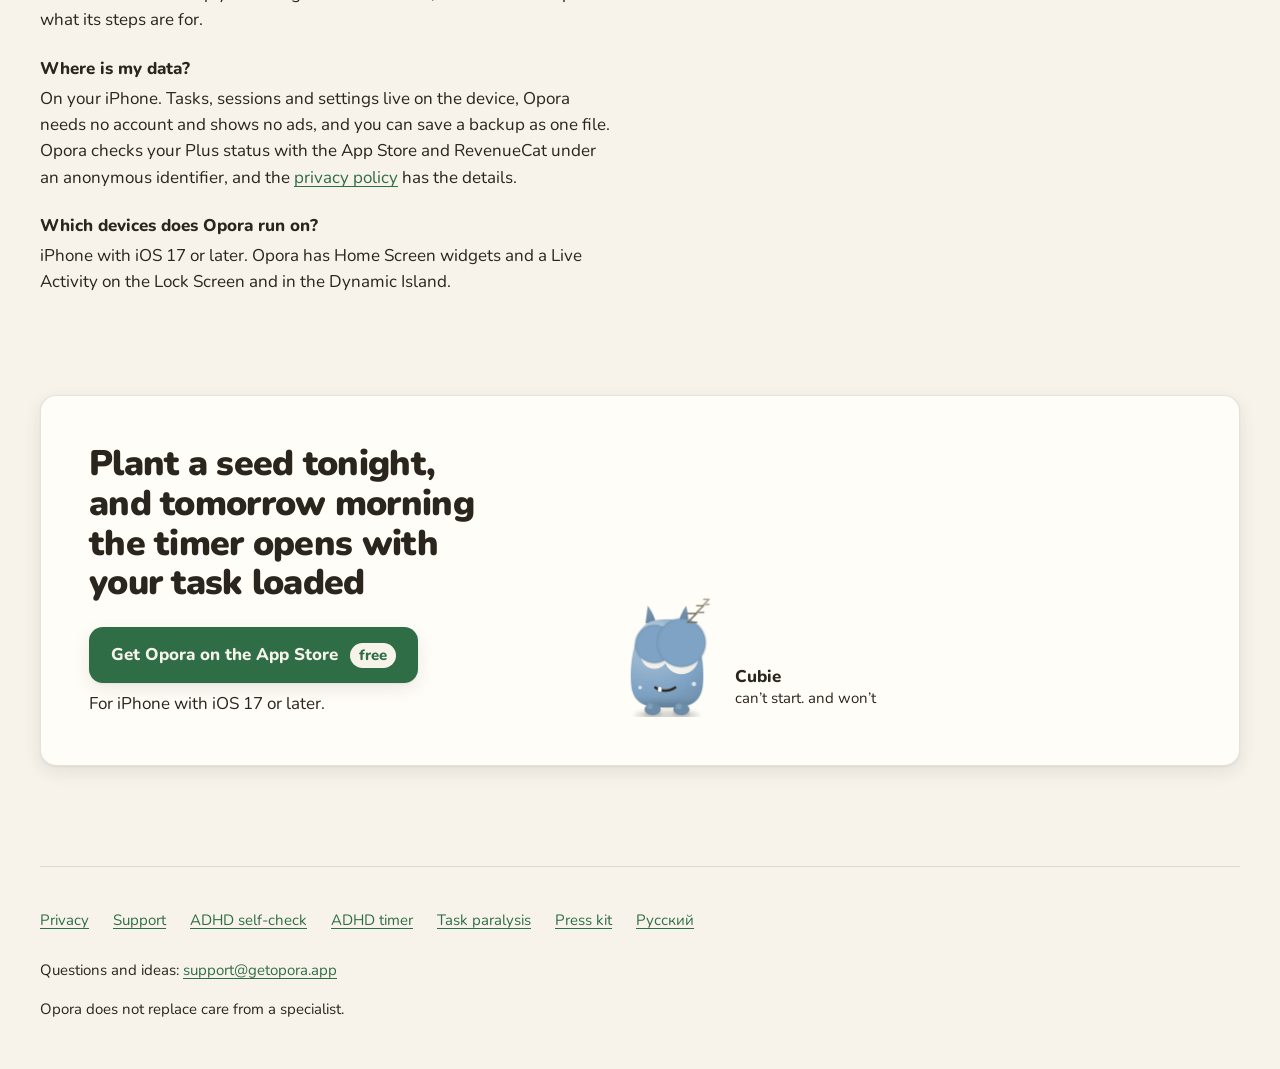
==== commit f695a05d: "site: getopora.app from opora-ios 43f4886" ====
--- a/index.html
+++ b/index.html
@@ -139,7 +139,7 @@
       <article class="panel span-5" aria-labelledby="interval-title">
         <div class="panel-body">
           <h3 class="panel-title" id="interval-title">An interval that fits you</h3>
-          <p>Calibration finds your own focus length, 12 minutes or 40, and the timer runs on it. At each boundary the timer waits for your tap, and auto-start is there if you want it.</p>
+          <p>Calibration finds your own focus length, 12 minutes or 40, and the timer runs on it. At each boundary the timer waits for your tap, and auto-start is there if you want it. <a href="adhd-timer/">How it compares with pomodoro</a>.</p>
         </div>
         <div class="stage is-flipped">
           <p class="time-caption">1:30&nbsp;PM <span>· lunch was at 12</span></p>
@@ -206,7 +206,7 @@
             <p class="app-card-title">Call the dentist</p>
             <p>First step: find the number</p>
           </div>
-          <p>If you skip it, the seed doesn’t carry over and Opora keeps no tally of it. For nights when your head won’t switch off, the practices include a rest plan.</p>
+          <p>If you skip it, the seed doesn’t carry over and Opora keeps no tally of it. For nights when your head won’t switch off, the practices include a rest plan. More small ways to start are on the <a href="adhd-task-paralysis/">task paralysis page</a>.</p>
         </div>
         <div class="stage is-flipped">
           <p class="time-caption">11:10&nbsp;PM</p>
@@ -528,6 +528,8 @@
     <li><a href="privacy.html">Privacy</a></li>
     <li><a href="support.html">Support</a></li>
     <li><a href="adhd-test/">ADHD self-check</a></li>
+    <li><a href="adhd-timer/">ADHD timer</a></li>
+    <li><a href="adhd-task-paralysis/">Task paralysis</a></li>
     <li><a href="press/">Press kit</a></li>
     <li><a href="ru/" hreflang="ru" lang="ru">Русский</a></li>
   </ul>
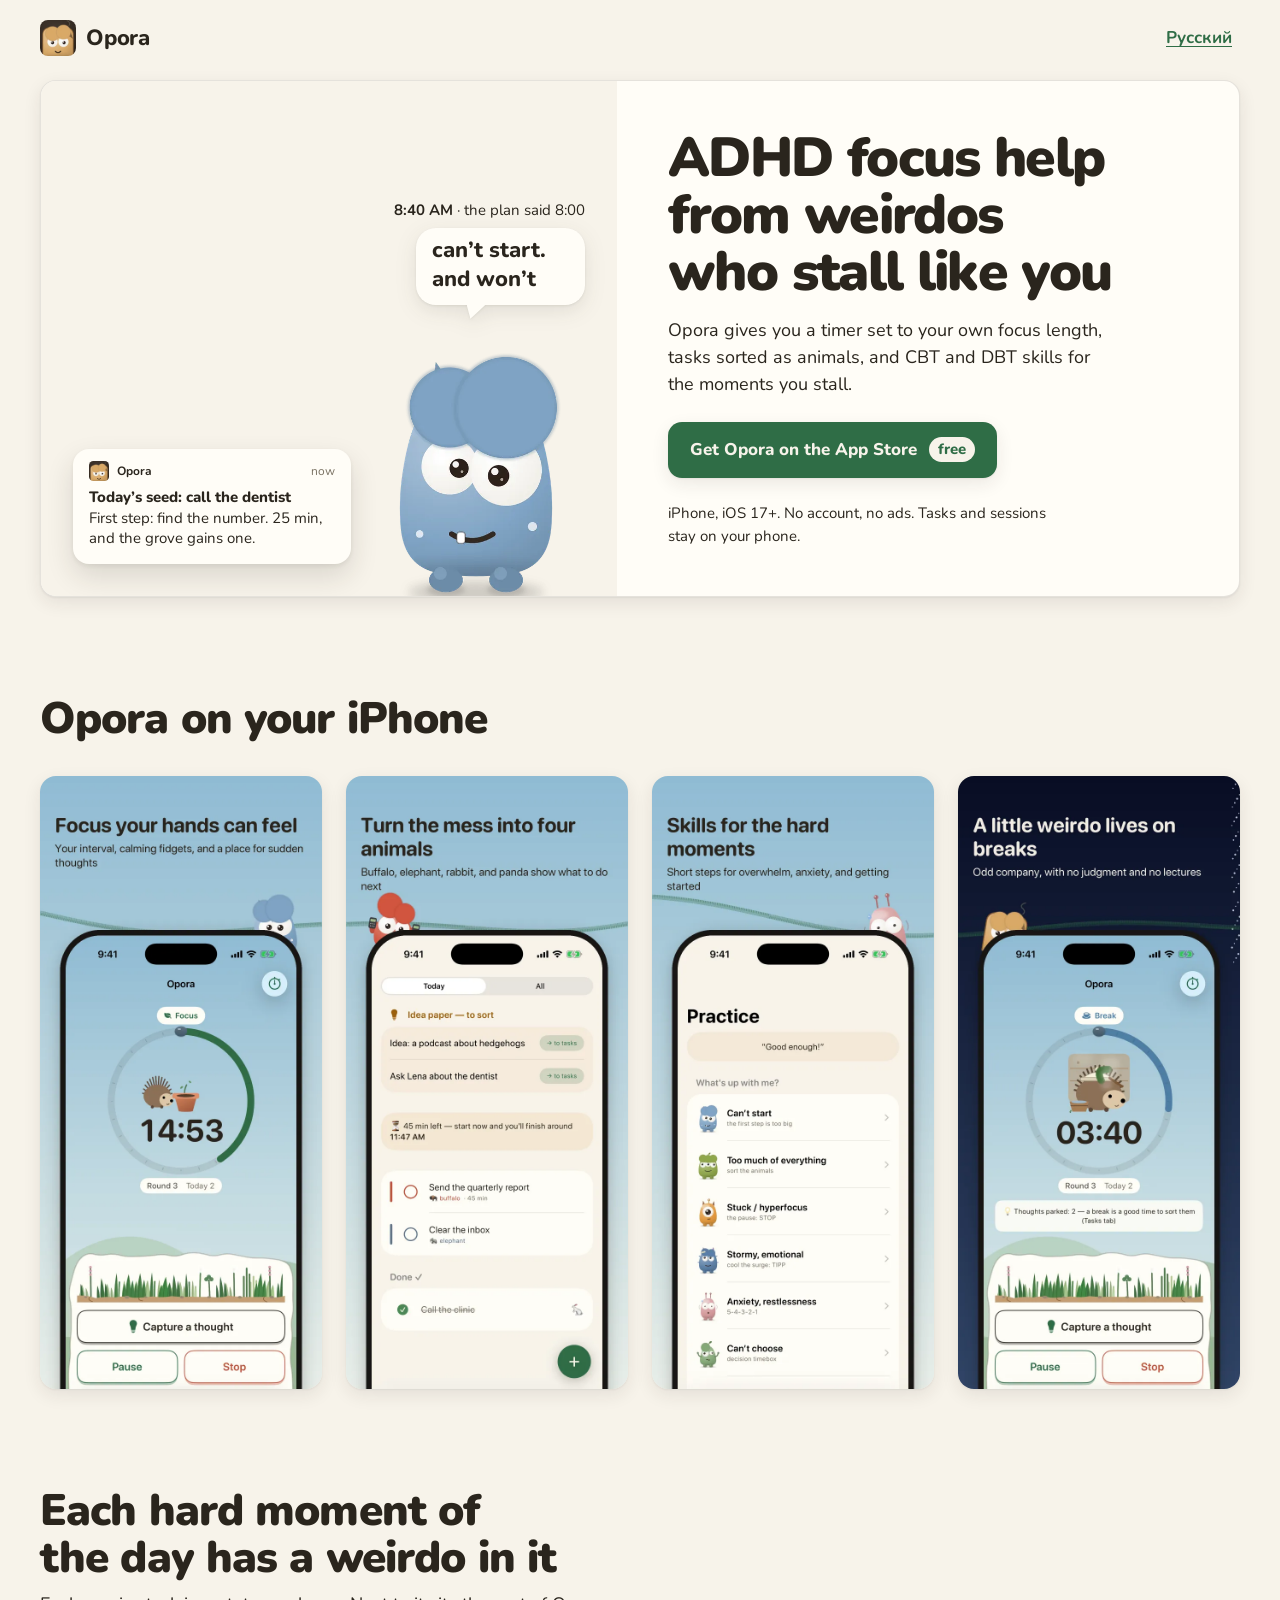
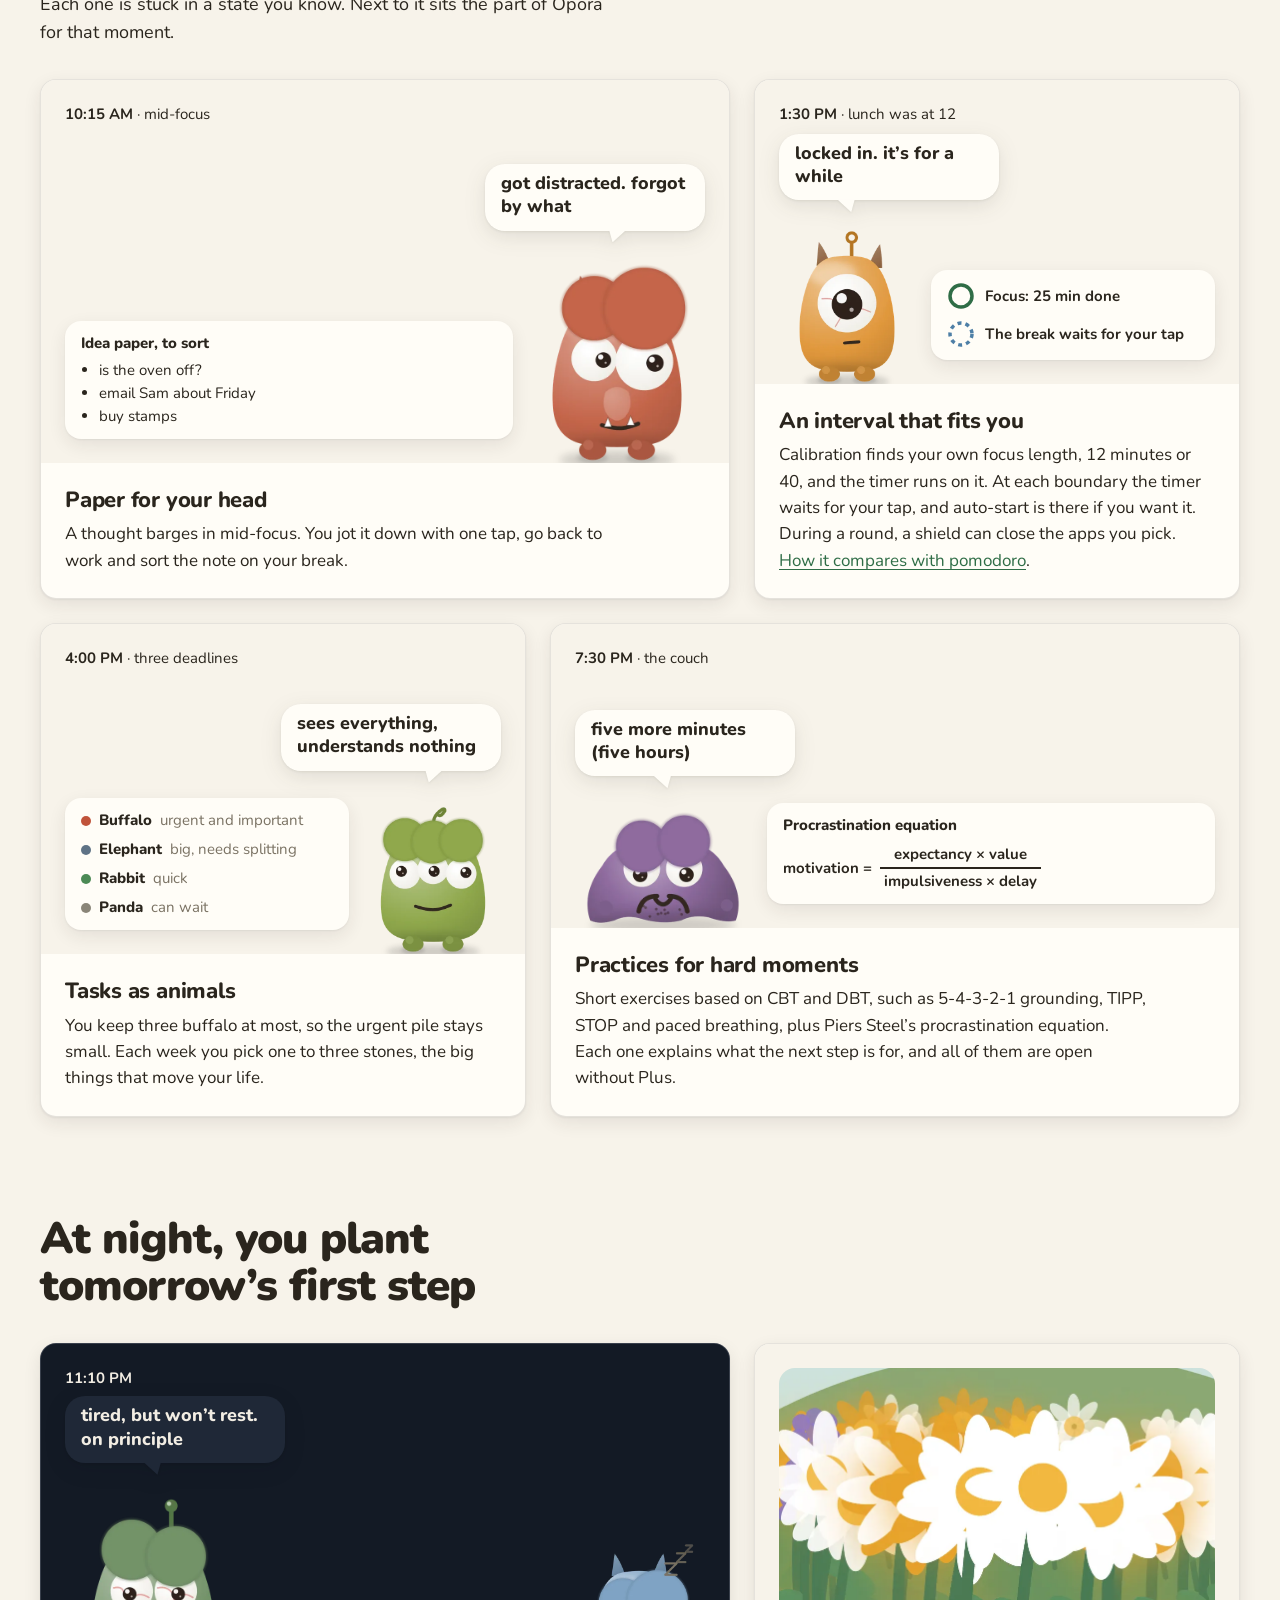
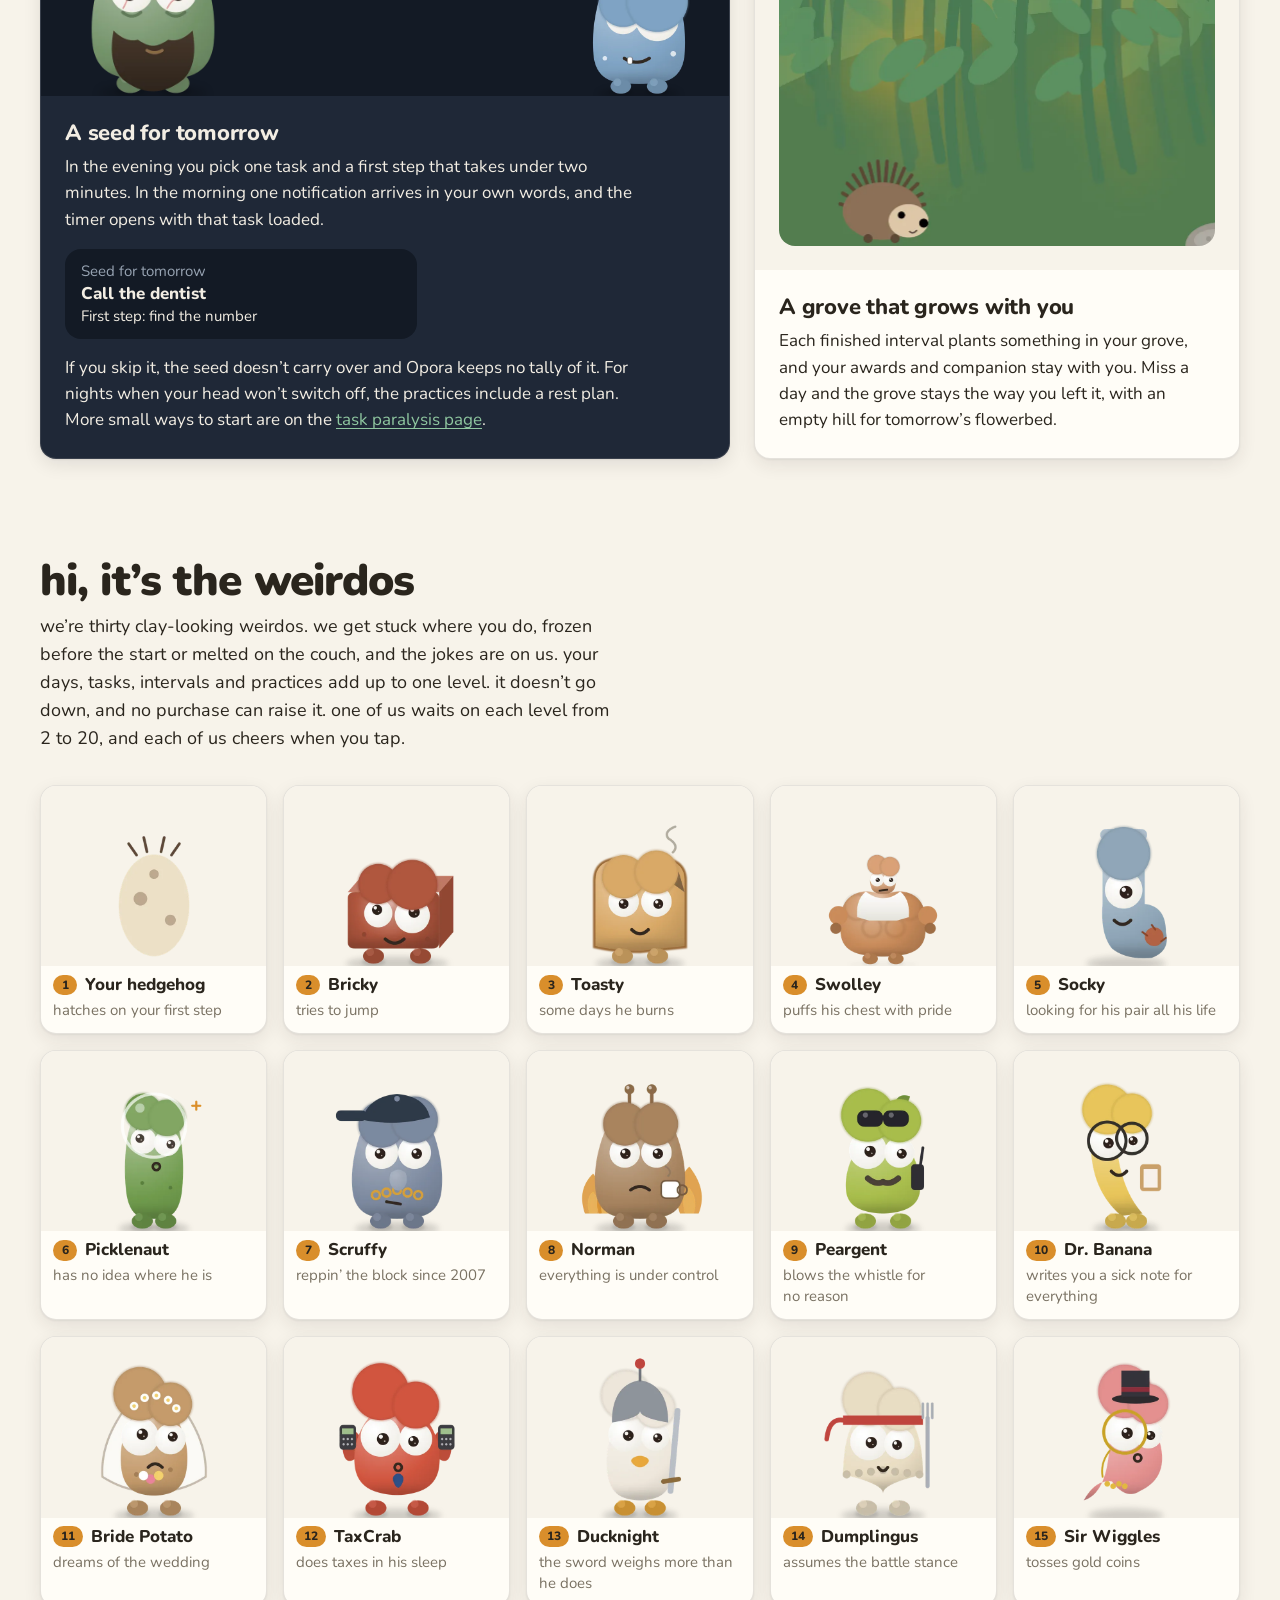
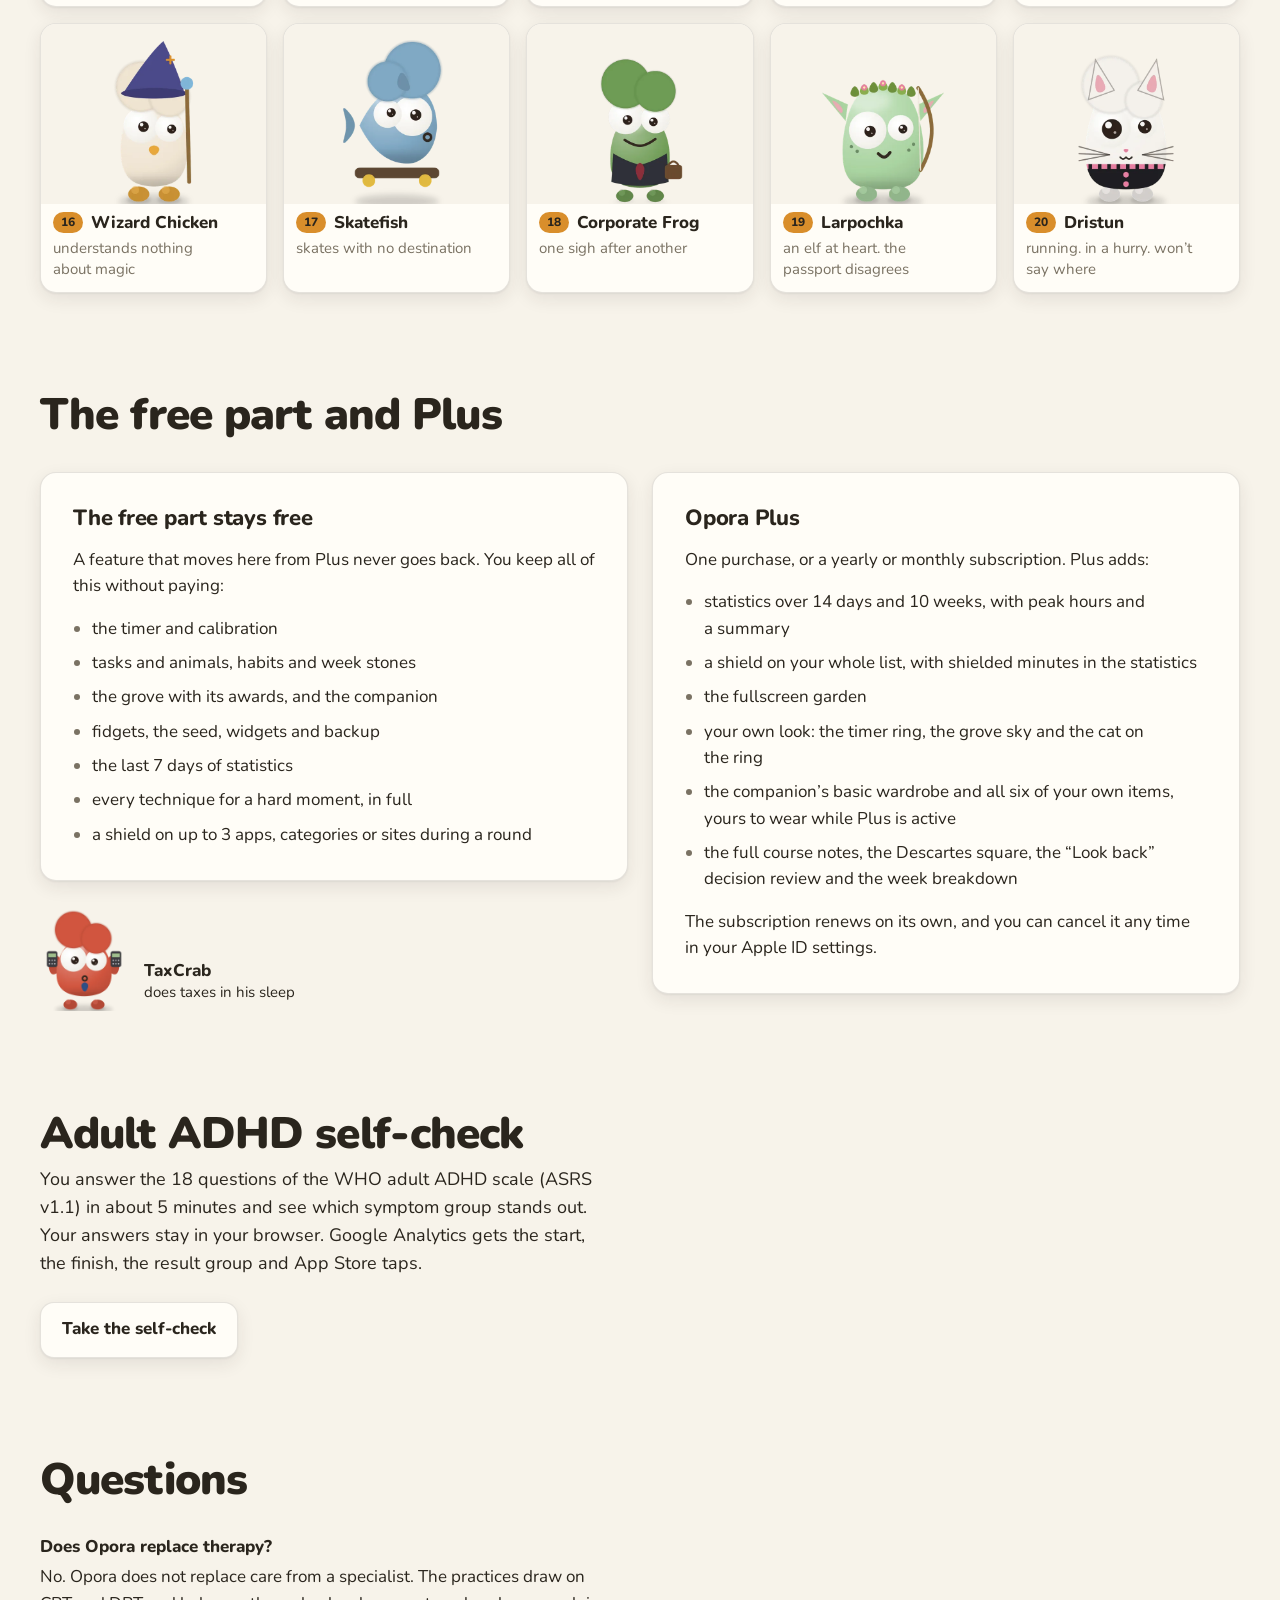
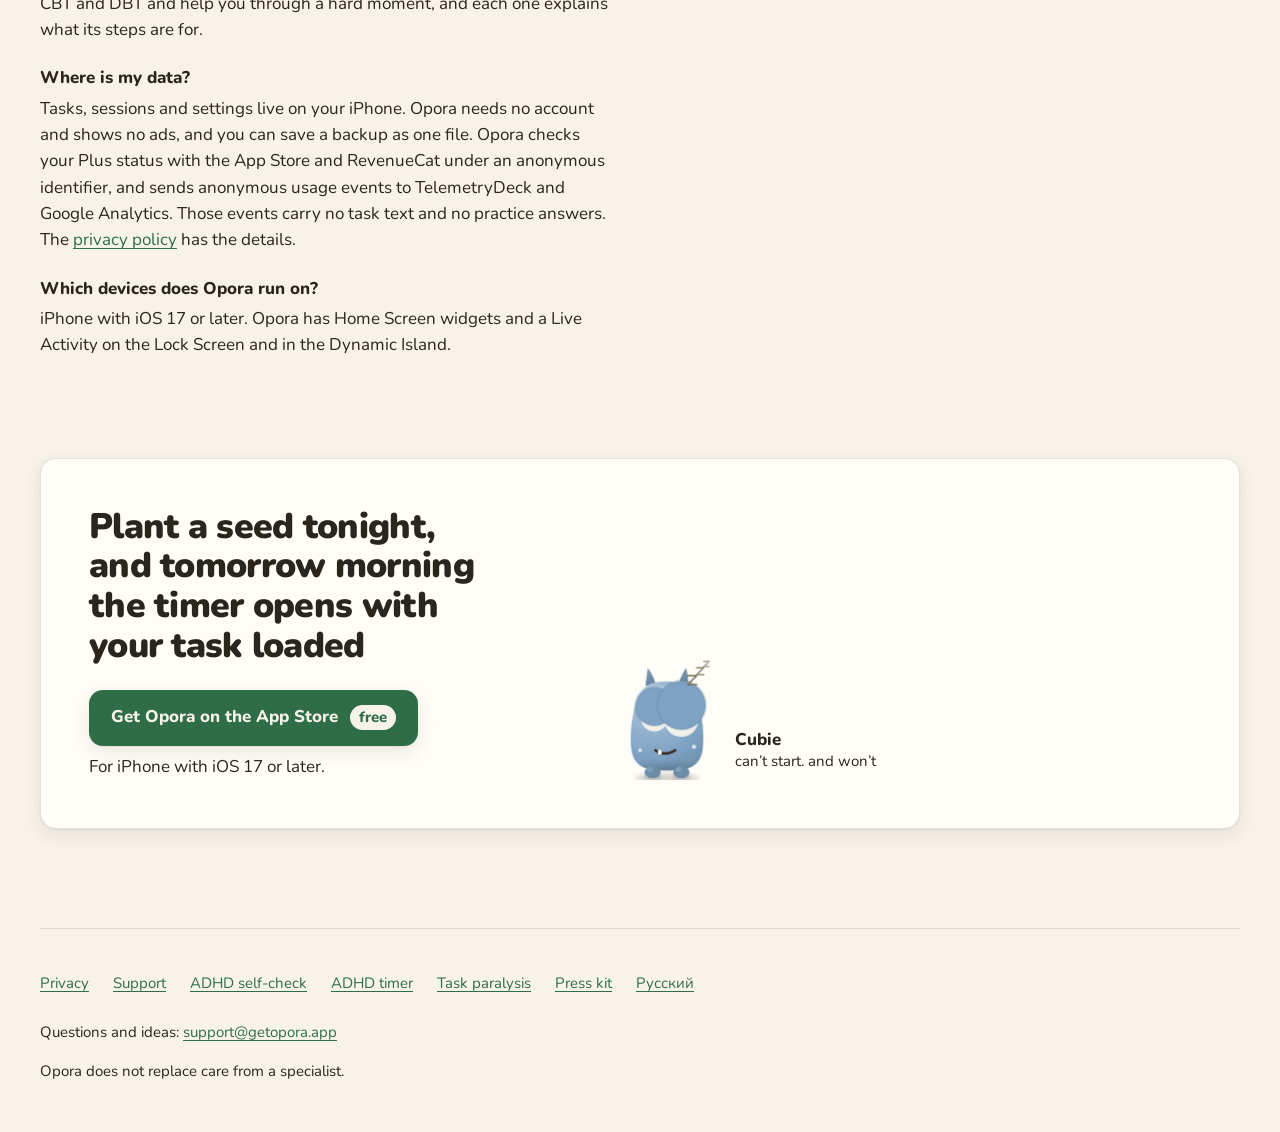
==== commit 4601535d: "site: getopora.app from opora-ios ed1921d" ====
--- a/index.html
+++ b/index.html
@@ -3,7 +3,7 @@
 <head>
 <meta charset="utf-8">
 <meta name="viewport" content="width=device-width, initial-scale=1, viewport-fit=cover">
-<title>Opora: ADHD focus timer and CBT skills</title>
+<title>Opora: visual ADHD timer, tasks and CBT skills</title>
 <meta name="description" content="An iPhone app for the ADHD brain: a timer set to your own focus length, tasks as animals, a grove, and CBT and DBT skills for hard moments.">
 <link rel="canonical" href="https://getopora.app/">
 <meta name="google-site-verification" content="gNCdLFf5onYsdN9KTS7dBVBs3i6He-sdq-QQZf5dr-U">
@@ -18,14 +18,14 @@
 <meta property="og:locale" content="en_US">
 <meta property="og:locale:alternate" content="ru_RU">
 <meta property="og:url" content="https://getopora.app/">
-<meta property="og:title" content="Opora: ADHD focus timer and CBT skills">
+<meta property="og:title" content="Opora: visual ADHD timer, tasks and CBT skills">
 <meta property="og:description" content="An iPhone app for the ADHD brain: a timer set to your own focus length, tasks as animals, a grove, and CBT and DBT skills for hard moments.">
 <meta property="og:image" content="https://getopora.app/og.png">
 <meta property="og:image:width" content="1200">
 <meta property="og:image:height" content="630">
 <meta property="og:image:alt" content="Opora’s weirdos and the hedgehog standing in a row under the headline">
 <meta name="twitter:card" content="summary_large_image">
-<meta name="twitter:title" content="Opora: ADHD focus timer and CBT skills">
+<meta name="twitter:title" content="Opora: visual ADHD timer, tasks and CBT skills">
 <meta name="twitter:description" content="An iPhone app for the ADHD brain: a timer set to your own focus length, tasks as animals, a grove, and CBT and DBT skills for hard moments.">
 <meta name="twitter:image" content="https://getopora.app/og.png">
 <meta name="twitter:image:alt" content="Opora’s weirdos and the hedgehog standing in a row under the headline">
@@ -35,7 +35,8 @@
  "@type": "MobileApplication",
  "name": "Opora",
  "alternateName": [
-  "Opora: ADHD Skills & Focus Pet",
+  "Opora: ADHD Timer & Focus Pet",
+  "Опора: СДВГ-навыки и фокус",
   "Опора"
  ],
  "description": "An iPhone app for the ADHD brain: a timer set to your own focus length, tasks as animals, a grove, and CBT and DBT skills for hard moments.",
@@ -50,9 +51,37 @@
  "applicationCategory": "HealthApplication",
  "applicationSubCategory": "Productivity",
  "inLanguage": [
+  "bn",
+  "da",
+  "de",
   "en",
+  "es",
+  "fi",
+  "fr",
+  "gu",
+  "ha",
+  "hi",
+  "id",
+  "it",
+  "ja",
+  "kn",
+  "ko",
+  "ml",
+  "mr",
+  "nb",
+  "nl",
+  "pt",
   "ru",
-  "es"
+  "sv",
+  "sw",
+  "ta",
+  "te",
+  "th",
+  "tr",
+  "uk",
+  "vi",
+  "zh-Hans",
+  "zh-Hant"
  ],
  "installUrl": "https://apps.apple.com/app/id6800092761",
  "sameAs": [
@@ -87,12 +116,7 @@
         <h1 class="hero-title" id="hero-title">ADHD focus help from weirdos who stall like you</h1>
         <p class="hero-lead">Opora gives you a timer set to your own focus length, tasks sorted as animals, and CBT and DBT skills for the moments you stall.</p>
         <a class="button button-primary hero-cta" href="https://apps.apple.com/app/apple-store/id6800092761?pt=129292304&amp;ct=home-hero&amp;mt=8">Get Opora on the App Store <span class="button-tag">free</span></a>
-        <ul class="chips hero-chips" role="list" aria-label="At a glance">
-          <li class="chip">iPhone, iOS&nbsp;17+</li>
-          <li class="chip">No account, no ads</li>
-          <li class="chip">Your data stays on your phone</li>
-        </ul>
-        <p class="hero-fine">Opora Plus is one purchase or a monthly subscription.</p>
+        <p class="hero-fine">iPhone, iOS&nbsp;17+. No account, no ads. Tasks and sessions stay on your phone.</p>
       </div>
       <div class="hero-stage">
         <div class="hero-say">
@@ -111,8 +135,22 @@
   </section>
 
   <section class="wrap section">
+    <h2 class="section-title" id="screens-title">Opora on your iPhone</h2>
+    <ul class="screens-rail" role="list" tabindex="0" aria-labelledby="screens-title">
+      <li><img src="shots/en/01-timer.webp" width="660" height="1434" loading="lazy"
+               alt="The timer, captioned Focus your hands can feel: 14:53 left on a green ring with the hedgehog in the middle, fidget grass and a Capture a thought button"></li>
+      <li><img src="shots/en/02-tasks.webp" width="660" height="1434" loading="lazy"
+               alt="Tasks, captioned Turn the mess into four animals: an idea paper to sort and tasks marked buffalo and elephant"></li>
+      <li><img src="shots/en/05-practice.webp" width="660" height="1434" loading="lazy"
+               alt="Practices, captioned Skills for the hard moments: states such as Can’t start and Too much of everything, each with its weirdo"></li>
+      <li><img src="shots/en/06-break.webp" width="660" height="1434" loading="lazy"
+               alt="A break, captioned A little weirdo lives on breaks: 3:40 left on a blue ring, with parked thoughts waiting below"></li>
+    </ul>
+  </section>
+
+  <section class="wrap section">
     <h2 class="section-title" id="day-title">Each hard moment of the day has a weirdo in it</h2>
-    <p class="section-lead">Each one sits in a state you know, next to the part of Opora that helps with it.</p>
+    <p class="section-lead">Each one is stuck in a state you know. Next to it sits the part of Opora for that moment.</p>
 
     <div class="strip">
       <article class="panel span-7" aria-labelledby="paper-title">
@@ -139,7 +177,7 @@
       <article class="panel span-5" aria-labelledby="interval-title">
         <div class="panel-body">
           <h3 class="panel-title" id="interval-title">An interval that fits you</h3>
-          <p>Calibration finds your own focus length, 12 minutes or 40, and the timer runs on it. At each boundary the timer waits for your tap, and auto-start is there if you want it. <a href="adhd-timer/">How it compares with pomodoro</a>.</p>
+          <p>Calibration finds your own focus length, 12 minutes or 40, and the timer runs on it. At each boundary the timer waits for your tap, and auto-start is there if you want it. During a round, a shield can close the apps you pick. <a href="adhd-timer/">How it compares with pomodoro</a>.</p>
         </div>
         <div class="stage is-flipped">
           <p class="time-caption">1:30&nbsp;PM <span>· lunch was at 12</span></p>
@@ -232,20 +270,6 @@
   </section>
 
   <section class="wrap section">
-    <h2 class="section-title" id="screens-title">Opora on your iPhone</h2>
-    <ul class="screens-rail" role="list" tabindex="0" aria-labelledby="screens-title">
-      <li><img src="shots/en/01-timer.webp" width="660" height="1434" loading="lazy"
-               alt="The timer, captioned Focus your hands can feel: 14:53 left on a green ring with the hedgehog in the middle, fidget grass and a Capture a thought button"></li>
-      <li><img src="shots/en/02-tasks.webp" width="660" height="1434" loading="lazy"
-               alt="Tasks, captioned Turn the mess into four animals: an idea paper to sort and tasks marked buffalo and elephant"></li>
-      <li><img src="shots/en/05-practice.webp" width="660" height="1434" loading="lazy"
-               alt="Practices, captioned Skills for the hard moments: states such as Can’t start and Too much of everything, each with its weirdo"></li>
-      <li><img src="shots/en/06-break.webp" width="660" height="1434" loading="lazy"
-               alt="A break, captioned A little weirdo lives on breaks: 3:40 left on a blue ring, with parked thoughts waiting below"></li>
-    </ul>
-  </section>
-
-  <section class="wrap section">
     <h2 class="section-title" id="cast-title">hi, it’s the weirdos</h2>
     <p class="section-lead">we’re thirty clay-looking weirdos. we get stuck where you do, frozen before the start or melted on the couch, and the jokes are on us. your days, tasks, intervals and practices add up to one level. it doesn’t go down, and no purchase can raise it. one of us waits on each level from 2 to 20, and each of us cheers when you tap.</p>
 
@@ -447,16 +471,17 @@
             <li>fidgets, the seed, widgets and backup</li>
             <li>the last 7 days of statistics</li>
             <li>every technique for a hard moment, in full</li>
+            <li>a shield on up to 3 apps, categories or sites during a round</li>
           </ul>
         </div>
       </article>
       <article class="panel offer-plus" aria-labelledby="plus-title">
         <div class="panel-body">
           <h3 class="panel-title" id="plus-title">Opora Plus</h3>
-          <p>One purchase or a monthly subscription. Plus adds:</p>
+          <p>One purchase, or a yearly or monthly subscription. Plus adds:</p>
           <ul class="list">
             <li>statistics over 14 days and 10 weeks, with peak hours and a summary</li>
-            <li>the gardener’s letter about last week, every Monday</li>
+            <li>a shield on your whole list, with shielded minutes in the statistics</li>
             <li>the fullscreen garden</li>
             <li>your own look: the timer ring, the grove sky and the cat on the ring</li>
             <li>the companion’s basic wardrobe and all six of your own items, yours to wear while Plus is active</li>
@@ -480,7 +505,7 @@
 
   <section class="wrap section" aria-labelledby="check-title">
     <h2 class="section-title" id="check-title">Adult ADHD self-check</h2>
-    <p class="section-lead">You answer the 18 questions of the WHO adult ADHD scale (ASRS v1.1) in about 5 minutes and see which symptom group stands out. The score never leaves your browser.</p>
+    <p class="section-lead">You answer the 18 questions of the WHO adult ADHD scale (ASRS v1.1) in about 5 minutes and see which symptom group stands out. Your answers stay in your browser. Google Analytics gets the start, the finish, the result group and App Store taps.</p>
     <a class="button button-secondary home-check" href="adhd-test/">Take the self-check</a>
   </section>
 
@@ -493,7 +518,7 @@
       </div>
       <div>
         <dt>Where is my data?</dt>
-        <dd>On your iPhone. Tasks, sessions and settings live on the device, Opora needs no account and shows no ads, and you can save a backup as one file. Opora checks your Plus status with the App Store and RevenueCat under an anonymous identifier, and the <a href="privacy.html">privacy policy</a> has the details.</dd>
+        <dd>Tasks, sessions and settings live on your iPhone. Opora needs no account and shows no ads, and you can save a backup as one file. Opora checks your Plus status with the App Store and RevenueCat under an anonymous identifier, and sends anonymous usage events to TelemetryDeck and Google Analytics. Those events carry no task text and no practice answers. The <a href="privacy.html">privacy policy</a> has the details.</dd>
       </div>
       <div>
         <dt>Which devices does Opora run on?</dt>
--- a/site.css
+++ b/site.css
@@ -203,7 +203,7 @@
 .footer-links a { display: inline-flex; align-items: center; min-height: 2.75rem; }
 .footer-links [aria-current="page"] { color: var(--ink); font-weight: 700; text-decoration: none; }
 
-/* Buttons and chips */
+/* Buttons */
 
 .button {
   display: inline-flex;
@@ -240,24 +240,6 @@
   line-height: 1.4;
 }
 
-.chips {
-  display: flex;
-  flex-wrap: wrap;
-  gap: var(--space-sm);
-  padding: 0;
-  list-style: none;
-}
-.chip {
-  padding: .25rem .75rem;
-  border: 1px solid transparent;
-  border-radius: var(--radius-chip);
-  background: var(--fill-muted);
-  color: var(--ink);
-  font-size: var(--text-subheadline);
-  font-weight: 600;
-  line-height: 1.35;
-}
-
 /* Panels, stages, bubbles */
 
 .panel {
@@ -438,7 +420,6 @@
     "title title"
     "lead lead"
     "cta cta"
-    "chips chips"
     "fine fine"
     "note note";
   column-gap: var(--space-md);
@@ -470,8 +451,7 @@
 }
 .hero-lead { grid-area: lead; margin-top: var(--space-md); max-width: 40ch; font-size: var(--text-lead); line-height: 1.5; }
 .hero-cta { grid-area: cta; margin-top: var(--space-lg); }
-.hero-chips { grid-area: chips; margin-top: var(--space-lg); }
-.hero-fine { grid-area: fine; margin-top: var(--space-md); max-width: 44ch; font-size: var(--text-subheadline); }
+.hero-fine { grid-area: fine; margin-top: var(--space-lg); max-width: 44ch; font-size: var(--text-subheadline); }
 .hero-note { grid-area: note; margin-top: var(--space-xl); }
 
 .notification {
@@ -525,7 +505,8 @@
   }
   .hero-pitch > * { grid-area: auto; }
   .hero-title { margin-top: 0; }
-  .hero-say { align-self: stretch; align-items: stretch; justify-content: space-between; gap: var(--space-lg); }
+  .hero-say { align-self: stretch; align-items: stretch; justify-content: flex-end; gap: var(--space-sm); }
+  .hero-say .time-caption { align-self: flex-end; }
   .hero-say .bubble {
     align-self: flex-end;
     max-width: 13ch;
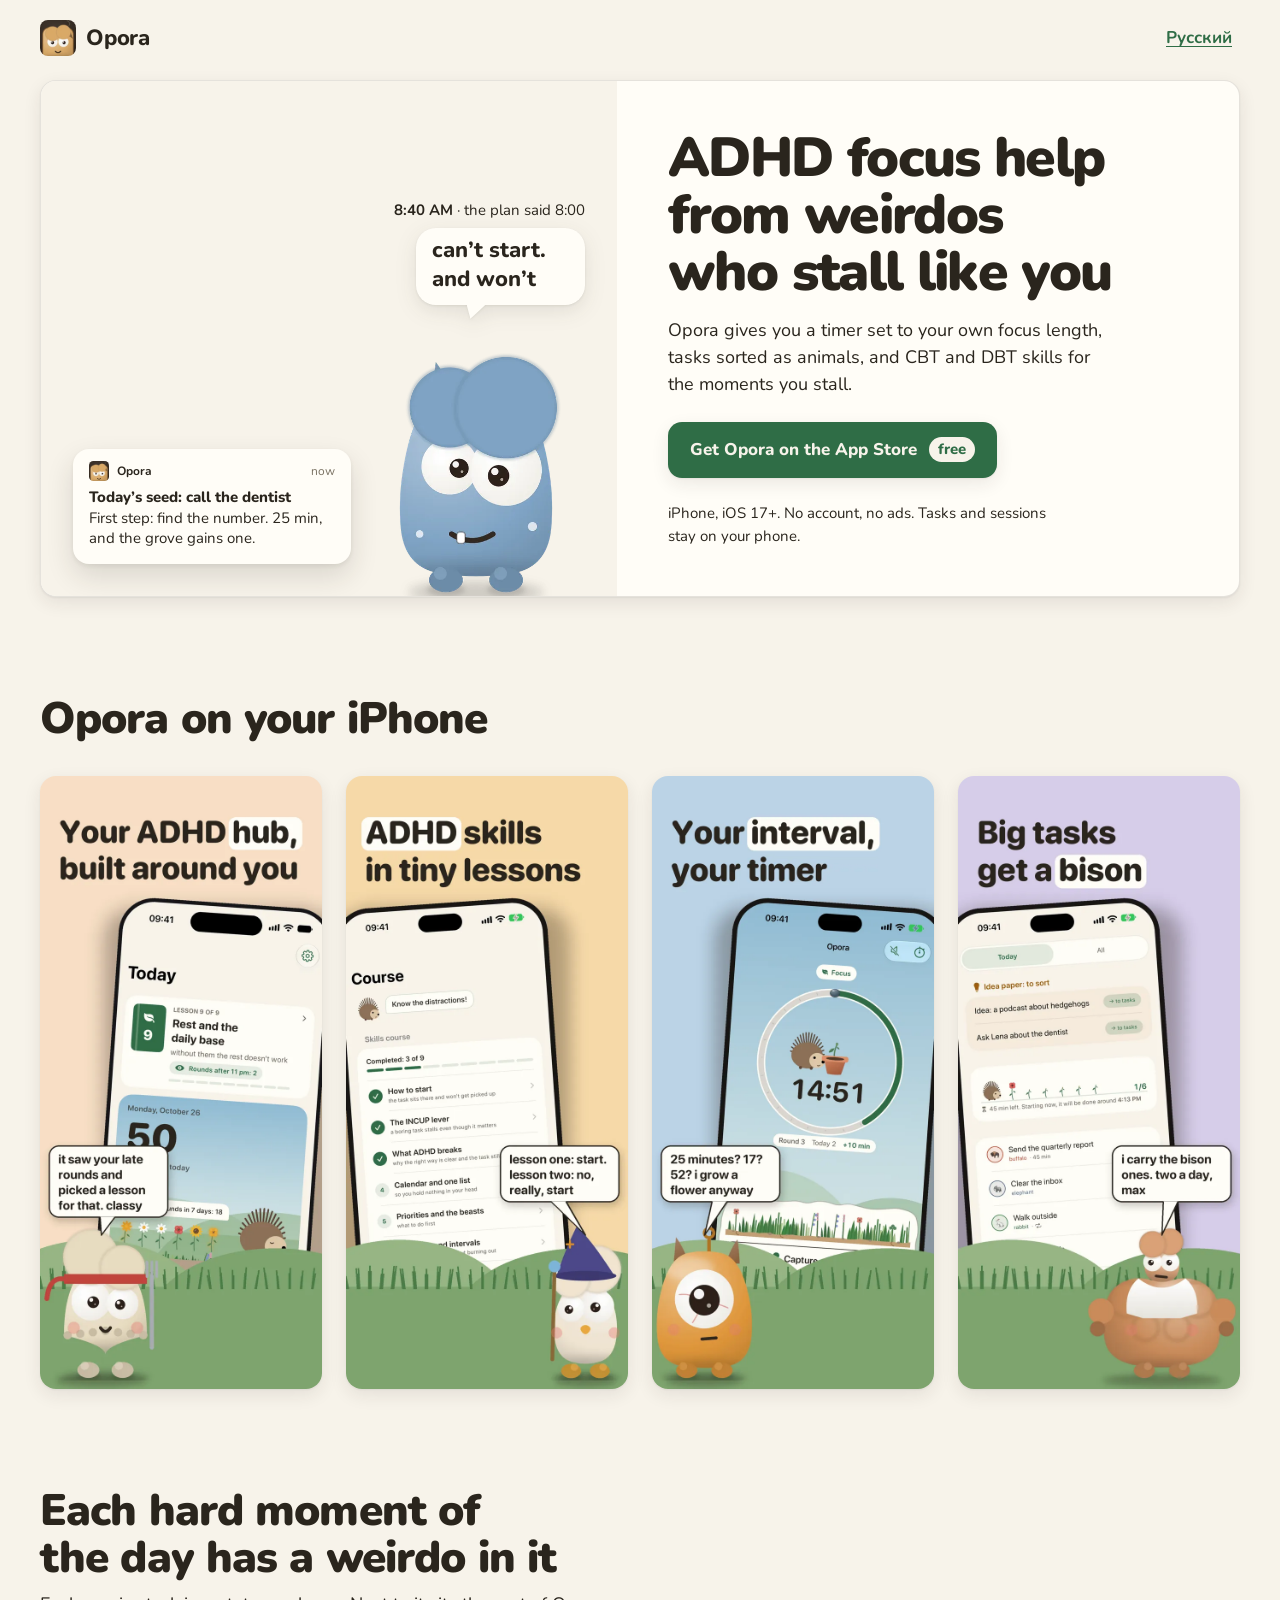
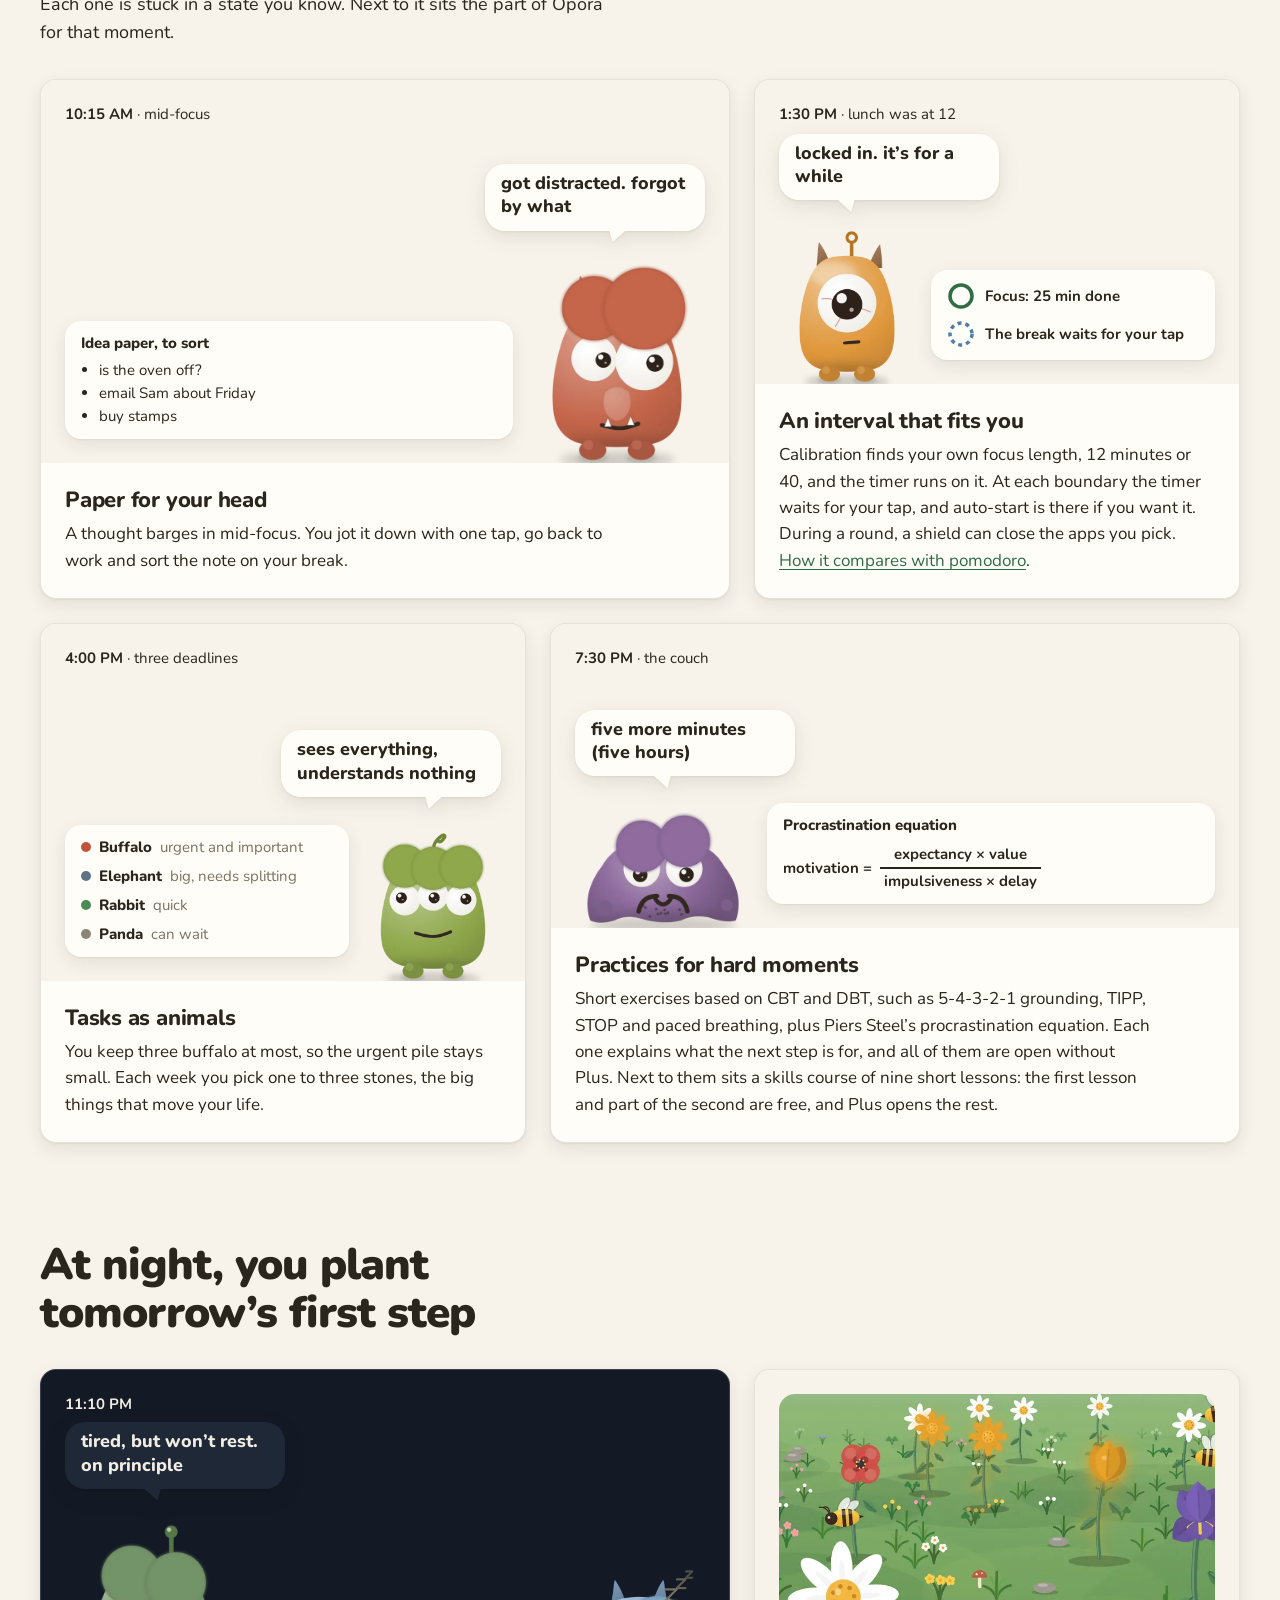
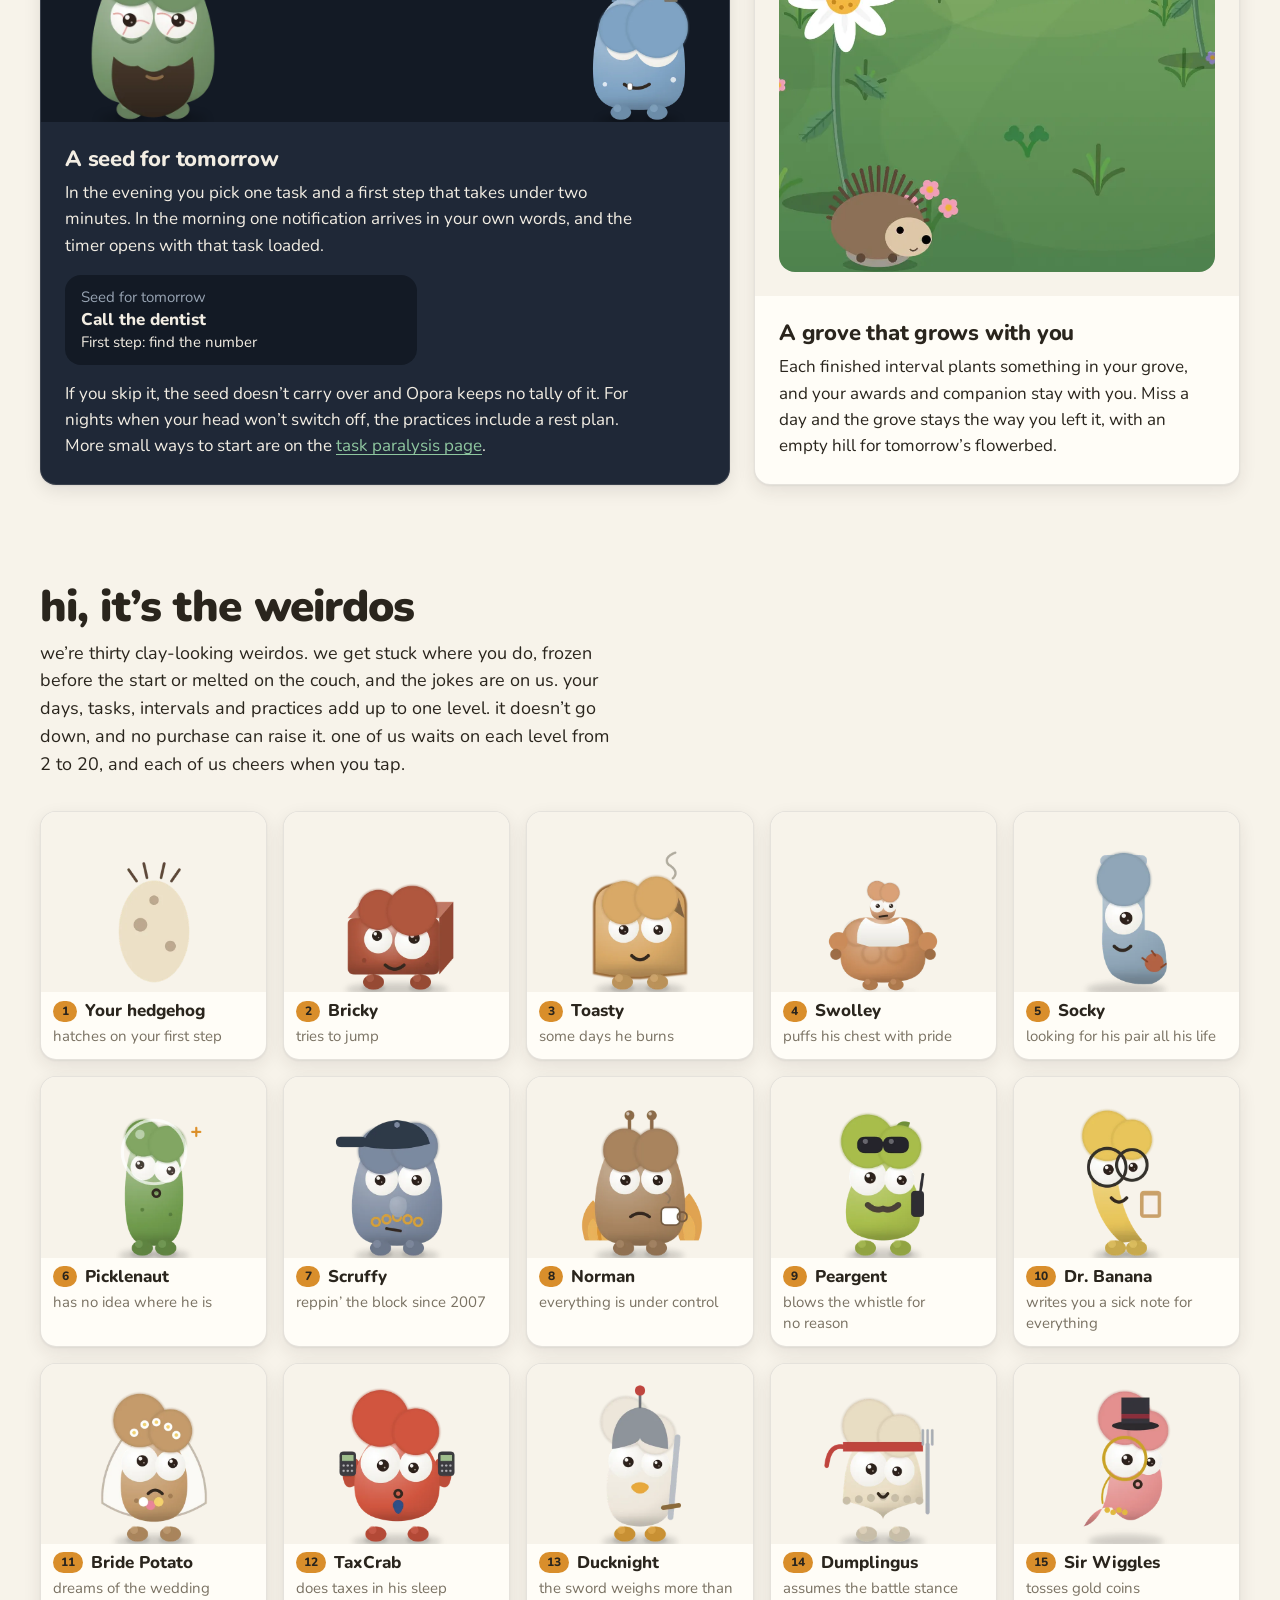
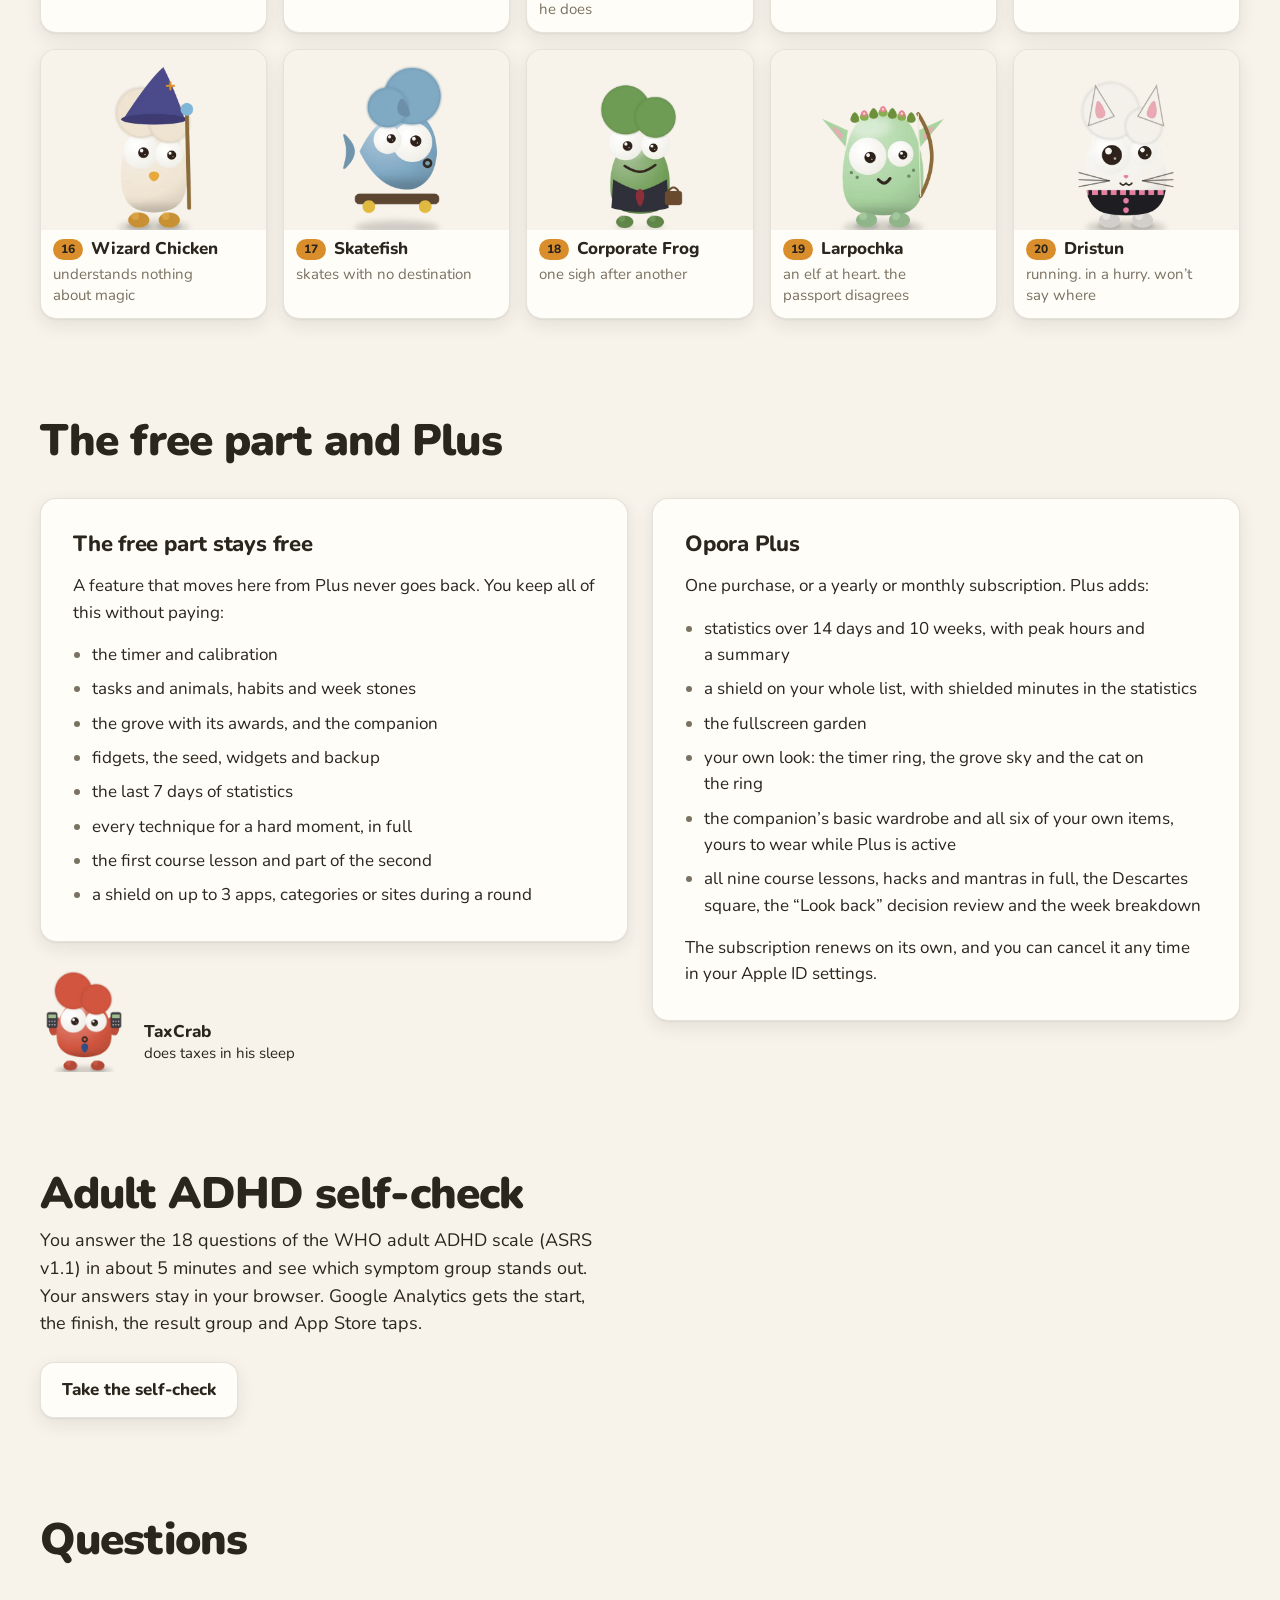
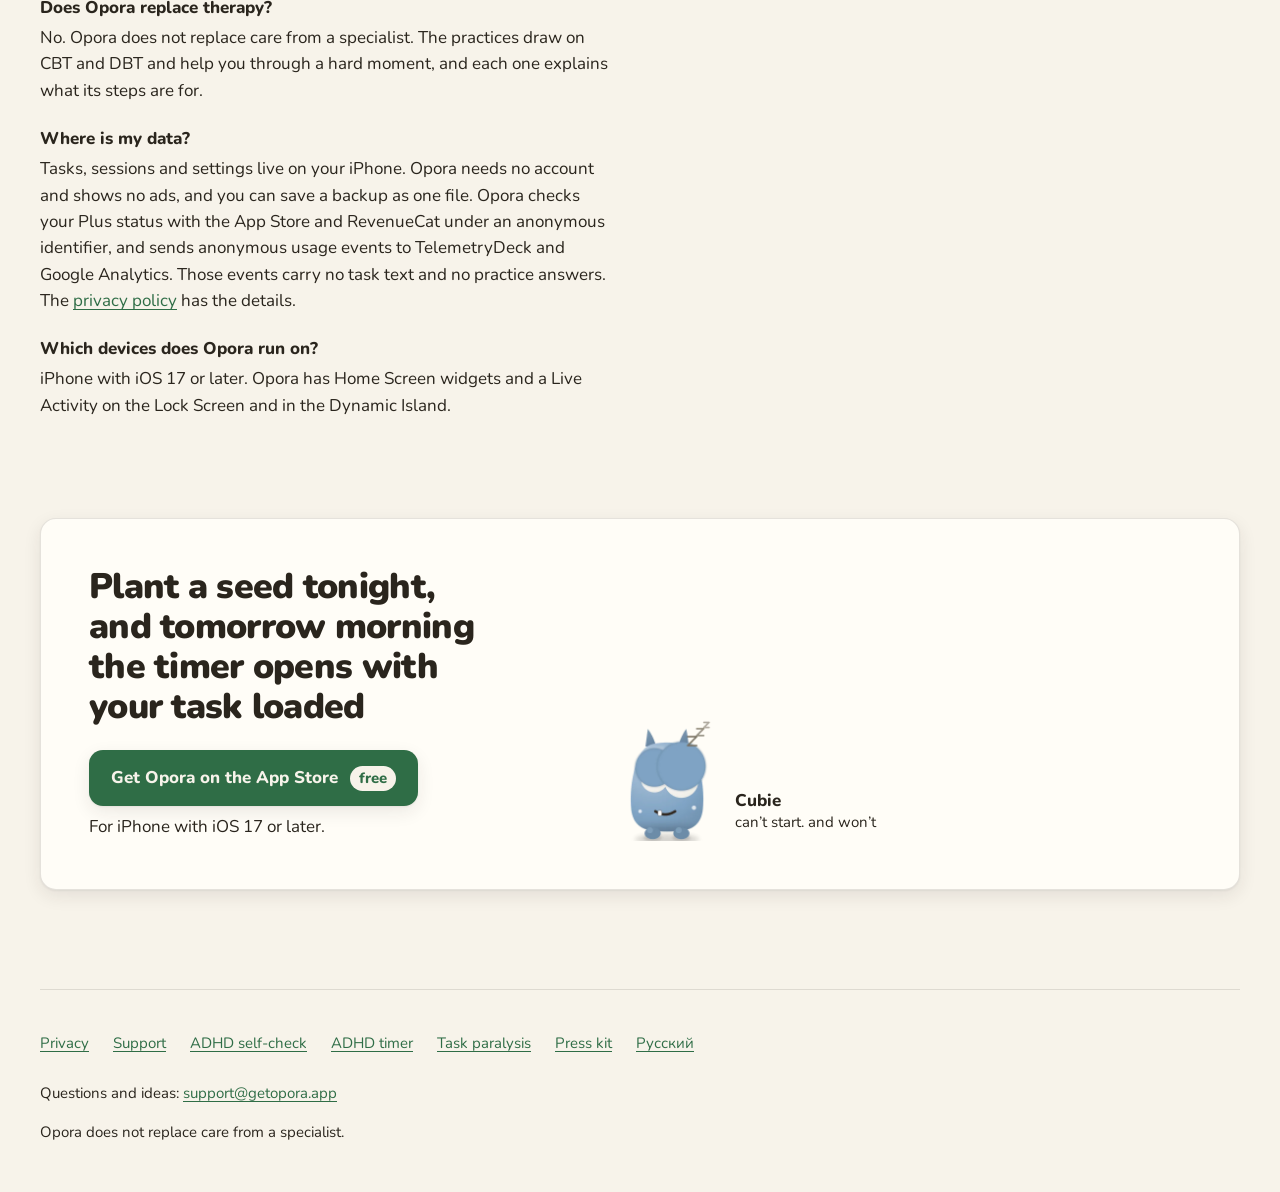
==== commit e5371c8e: "site: getopora.app from opora-ios 2b00f04" ====
--- a/index.html
+++ b/index.html
@@ -43,9 +43,10 @@
  "url": "https://getopora.app/",
  "image": "https://getopora.app/press/opora-icon-1024.png",
  "screenshot": [
+  "https://getopora.app/shots/en/03-hub.webp",
+  "https://getopora.app/shots/en/04-course.webp",
   "https://getopora.app/shots/en/01-timer.webp",
-  "https://getopora.app/shots/en/02-tasks.webp",
-  "https://getopora.app/shots/en/05-practice.webp"
+  "https://getopora.app/shots/en/06-tasks.webp"
  ],
  "operatingSystem": "iOS 17 or later",
  "applicationCategory": "HealthApplication",
@@ -137,14 +138,14 @@
   <section class="wrap section">
     <h2 class="section-title" id="screens-title">Opora on your iPhone</h2>
     <ul class="screens-rail" role="list" tabindex="0" aria-labelledby="screens-title">
+      <li><img src="shots/en/03-hub.webp" width="660" height="1434" loading="lazy"
+               alt="Today, captioned Your ADHD hub, built around you: the next lesson of the skills course and this week’s rounds above the meadow"></li>
+      <li><img src="shots/en/04-course.webp" width="660" height="1434" loading="lazy"
+               alt="The skills course, captioned ADHD skills in tiny lessons: 3 of 9 lessons done, How to start and The INCUP lever ticked off"></li>
       <li><img src="shots/en/01-timer.webp" width="660" height="1434" loading="lazy"
-               alt="The timer, captioned Focus your hands can feel: 14:53 left on a green ring with the hedgehog in the middle, fidget grass and a Capture a thought button"></li>
-      <li><img src="shots/en/02-tasks.webp" width="660" height="1434" loading="lazy"
-               alt="Tasks, captioned Turn the mess into four animals: an idea paper to sort and tasks marked buffalo and elephant"></li>
-      <li><img src="shots/en/05-practice.webp" width="660" height="1434" loading="lazy"
-               alt="Practices, captioned Skills for the hard moments: states such as Can’t start and Too much of everything, each with its weirdo"></li>
-      <li><img src="shots/en/06-break.webp" width="660" height="1434" loading="lazy"
-               alt="A break, captioned A little weirdo lives on breaks: 3:40 left on a blue ring, with parked thoughts waiting below"></li>
+               alt="The timer, captioned Your interval, your timer: 14:51 left on a green ring with the hedgehog and a flowerpot in the middle"></li>
+      <li><img src="shots/en/06-tasks.webp" width="660" height="1434" loading="lazy"
+               alt="Tasks, captioned Big tasks get a bison: an idea paper to sort, a plan for the day and tasks such as Send the quarterly report"></li>
     </ul>
   </section>
 
@@ -213,7 +214,7 @@
       <article class="panel span-7" aria-labelledby="practice-title">
         <div class="panel-body">
           <h3 class="panel-title" id="practice-title">Practices for hard moments</h3>
-          <p>Short exercises based on CBT and DBT, such as <span class="nowrap">5-4-3-2-1</span> grounding, TIPP, STOP and paced breathing, plus Piers Steel’s procrastination equation. Each one explains what the next step is for, and all of them are open without Plus.</p>
+          <p>Short exercises based on CBT and DBT, such as <span class="nowrap">5-4-3-2-1</span> grounding, TIPP, STOP and paced breathing, plus Piers Steel’s procrastination equation. Each one explains what the next step is for, and all of them are open without Plus. Next to them sits a skills course of nine short lessons: the first lesson and part of the second are free, and Plus opens the rest.</p>
         </div>
         <div class="stage is-flipped">
           <p class="time-caption">7:30&nbsp;PM <span>· the couch</span></p>
@@ -262,8 +263,8 @@
           <p>Each finished interval plants something in your grove, and your awards and companion stay with you. Miss a day and the grove stays the way you left it, with an empty hill for tomorrow’s flowerbed.</p>
         </div>
         <figure class="grove-figure">
-          <img src="shots/grove.webp" width="875" height="1368" loading="lazy"
-               alt="Opora’s garden: daisies and sunflowers on a green hill, with a hedgehog in the grass">
+          <img src="shots/grove.webp" width="875" height="875" loading="lazy"
+               alt="Opora’s garden: daisies, a poppy, an iris and bees over the grass, with a hedgehog in front">
         </figure>
       </article>
     </div>
@@ -471,6 +472,7 @@
             <li>fidgets, the seed, widgets and backup</li>
             <li>the last 7 days of statistics</li>
             <li>every technique for a hard moment, in full</li>
+            <li>the first course lesson and part of the second</li>
             <li>a shield on up to 3 apps, categories or sites during a round</li>
           </ul>
         </div>
@@ -485,7 +487,7 @@
             <li>the fullscreen garden</li>
             <li>your own look: the timer ring, the grove sky and the cat on the ring</li>
             <li>the companion’s basic wardrobe and all six of your own items, yours to wear while Plus is active</li>
-            <li>the full course notes, the Descartes square, the “Look back” decision review and the week breakdown</li>
+            <li>all nine course lessons, hacks and mantras in full, the Descartes square, the “Look back” decision review and the week breakdown</li>
           </ul>
           <p>The subscription renews on its own, and you can cancel it any time in your Apple ID settings.</p>
         </div>
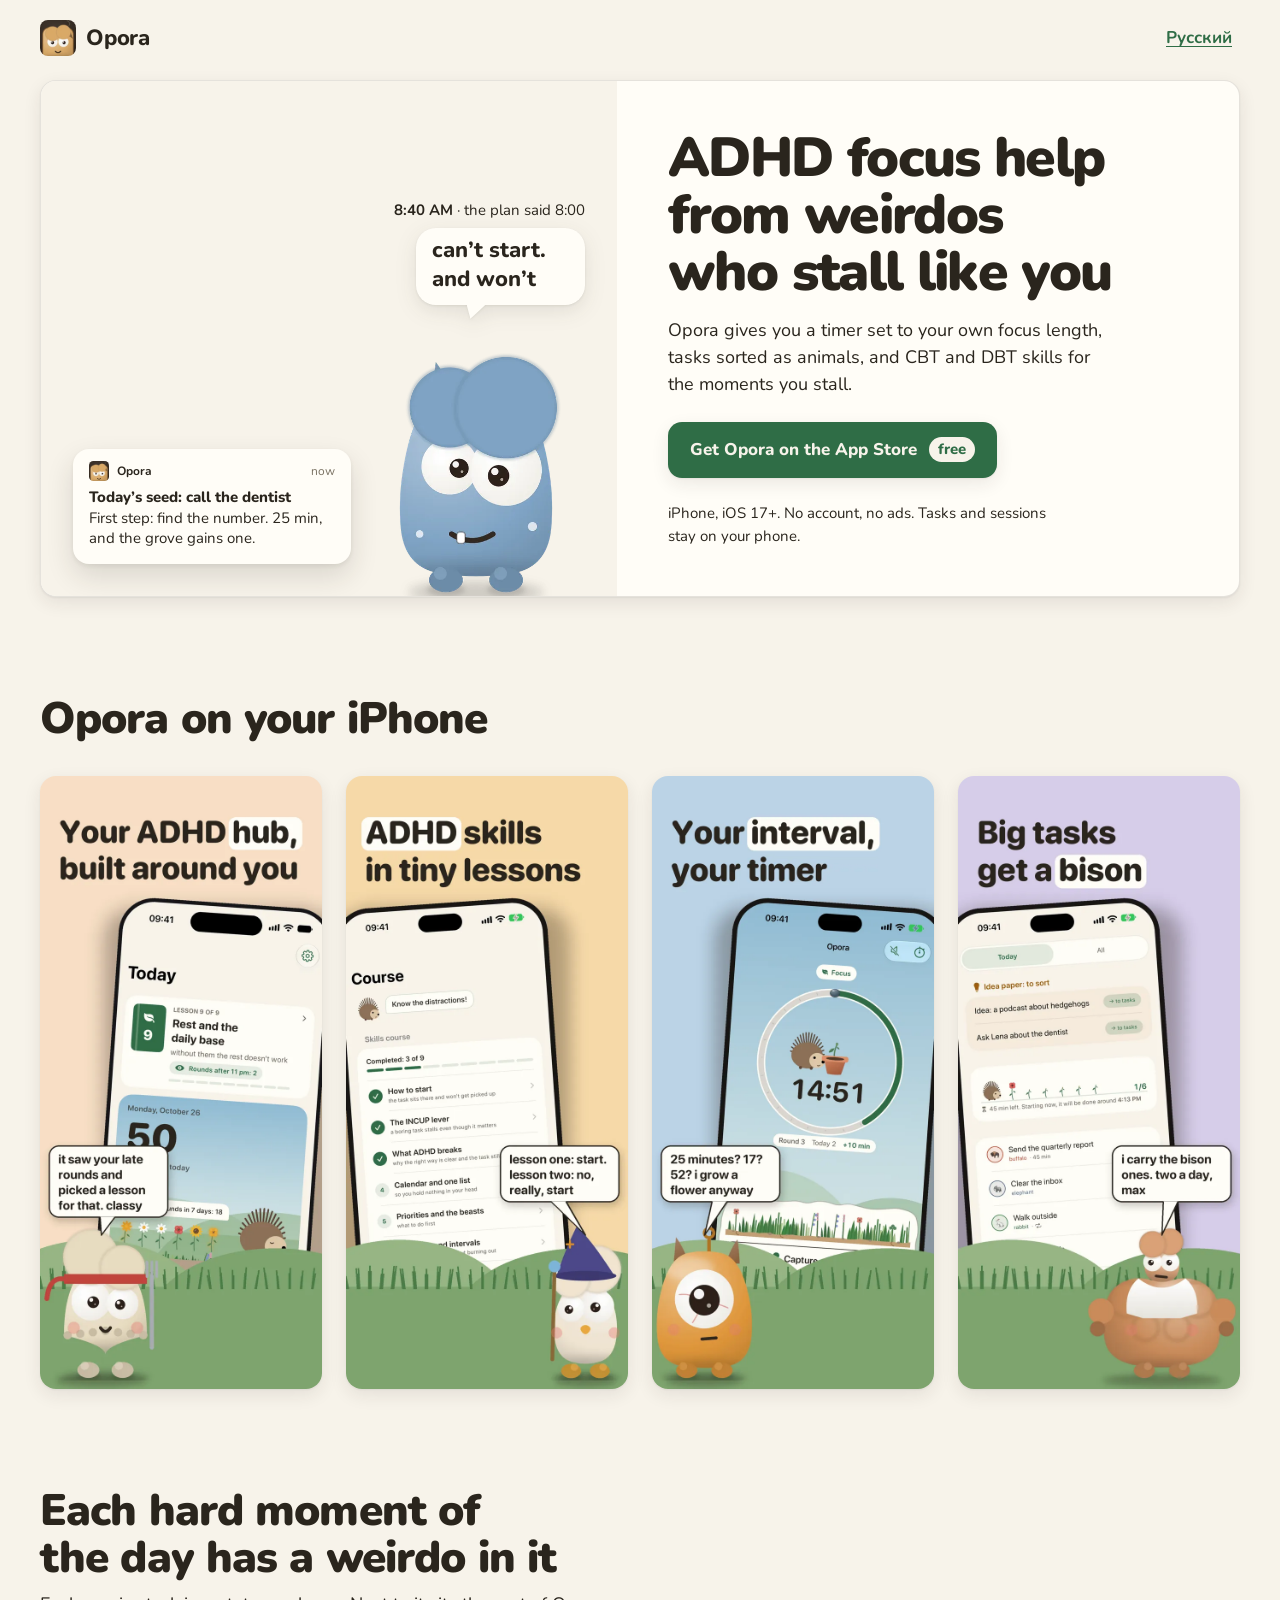
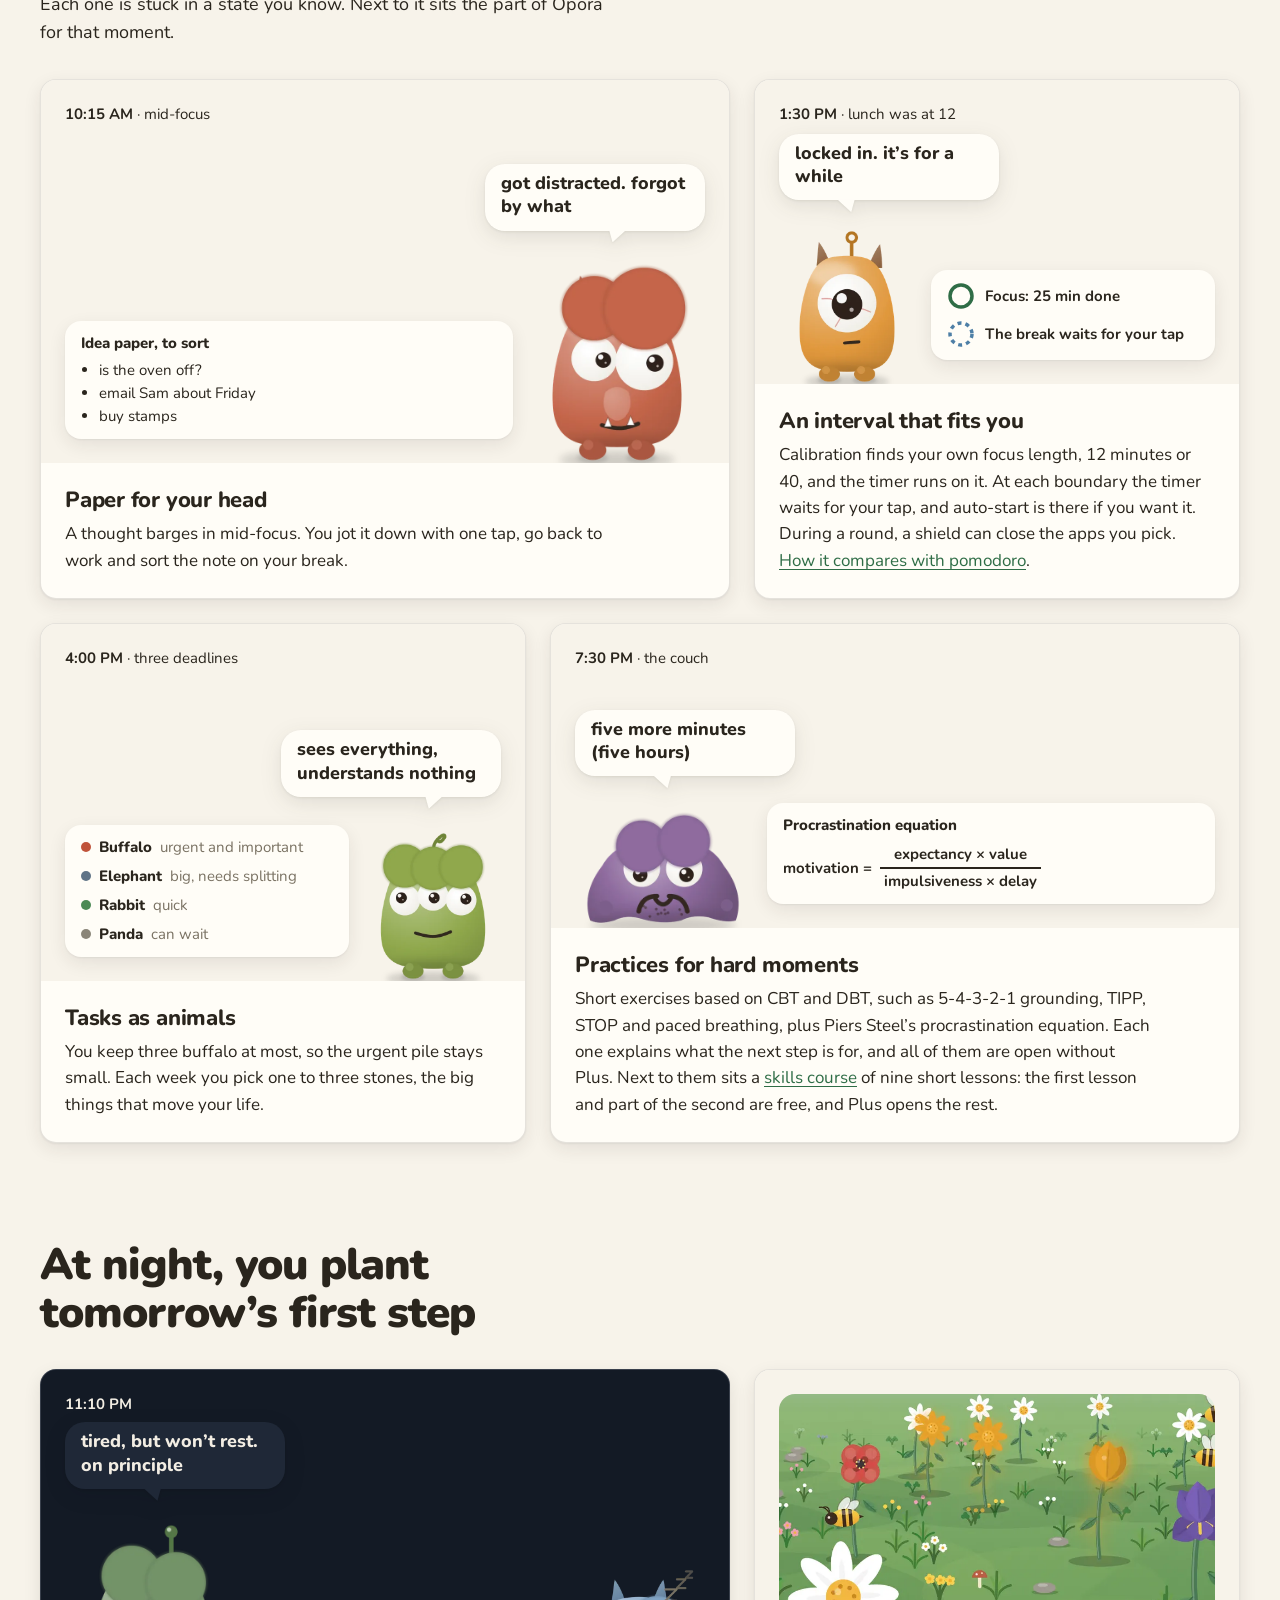
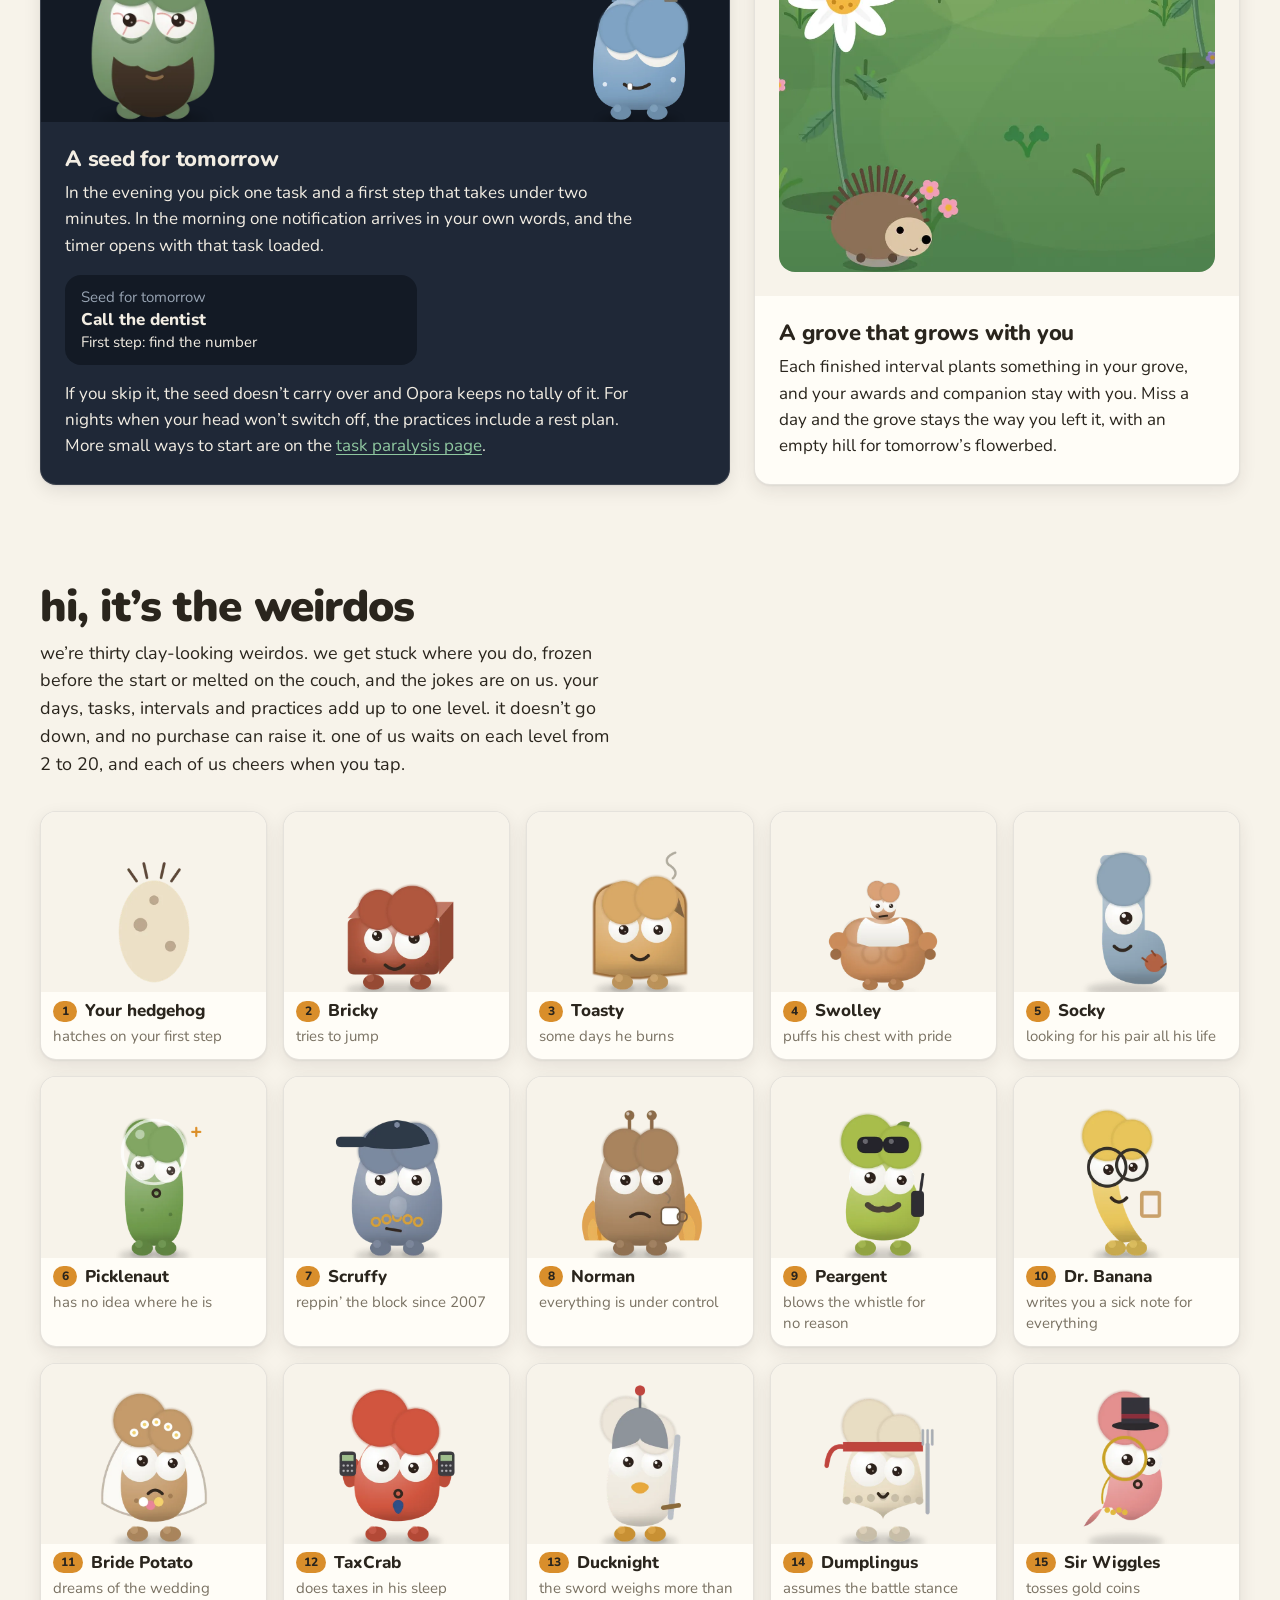
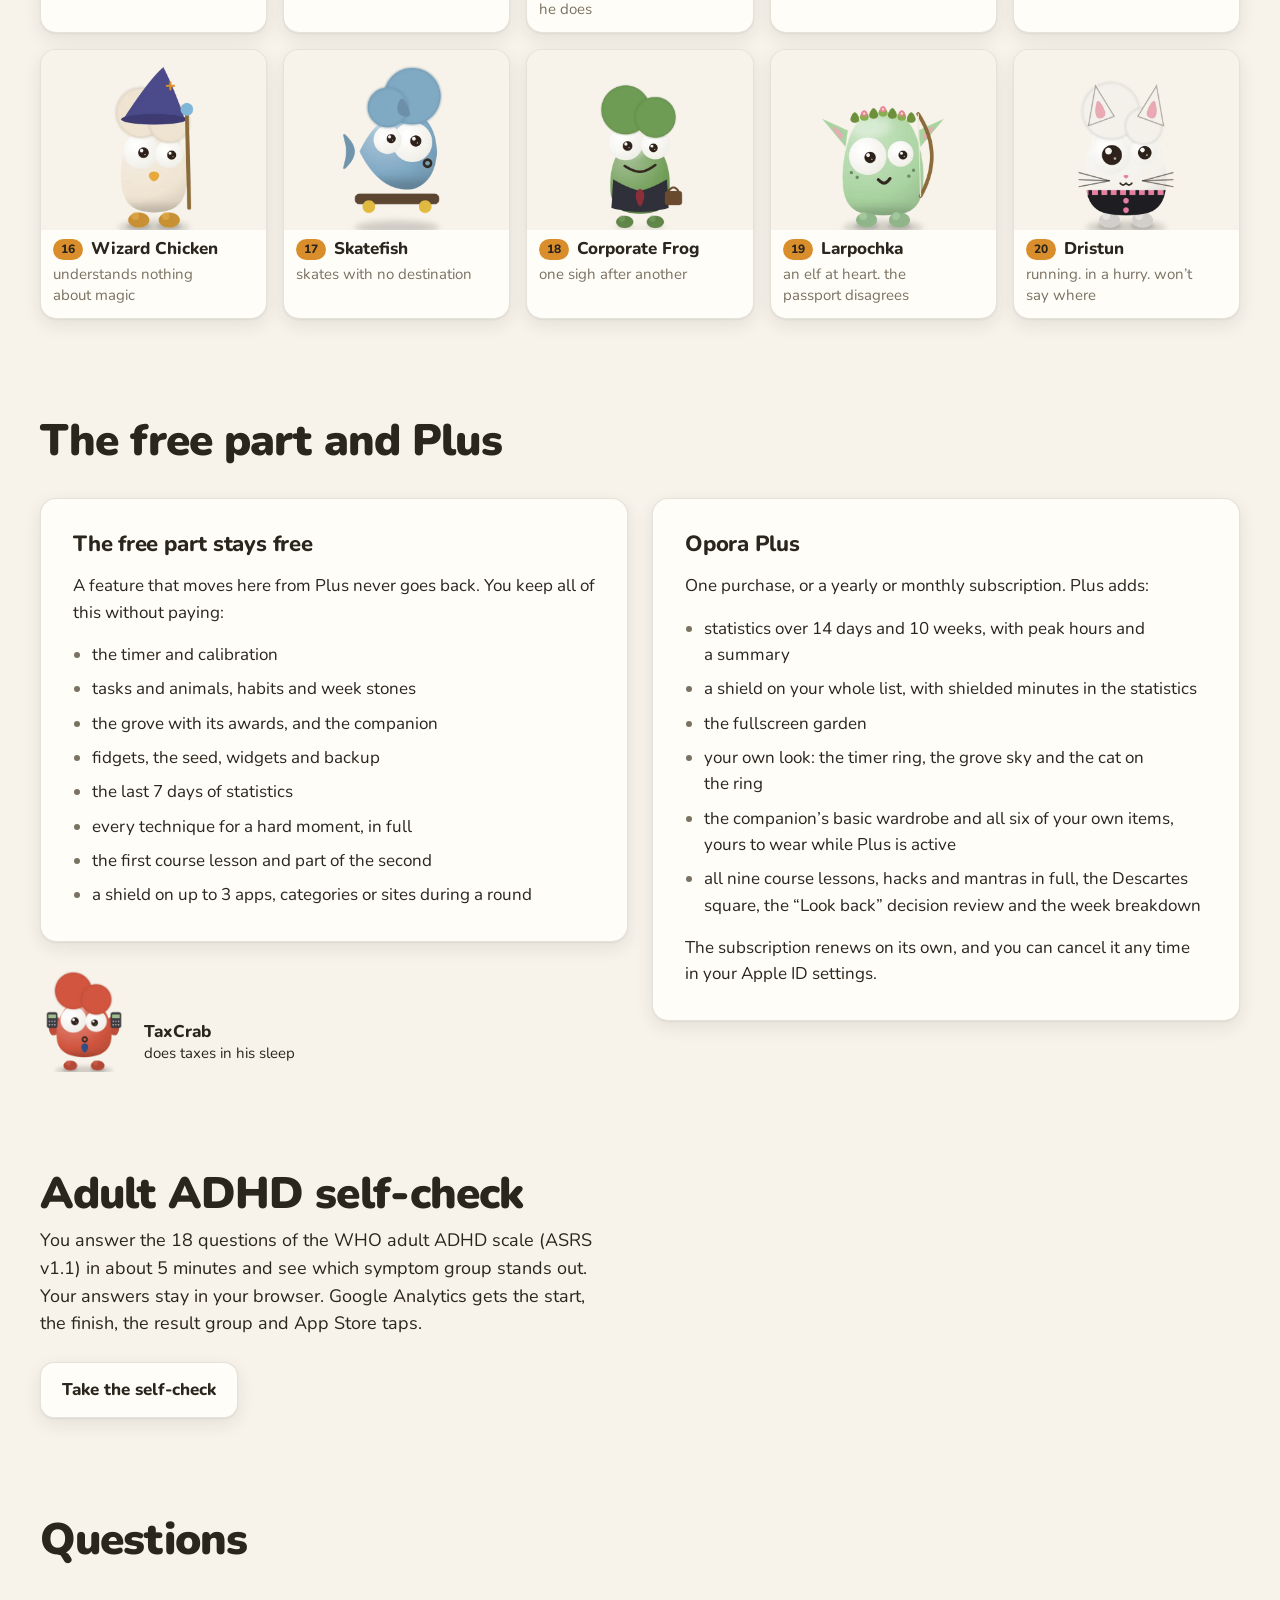
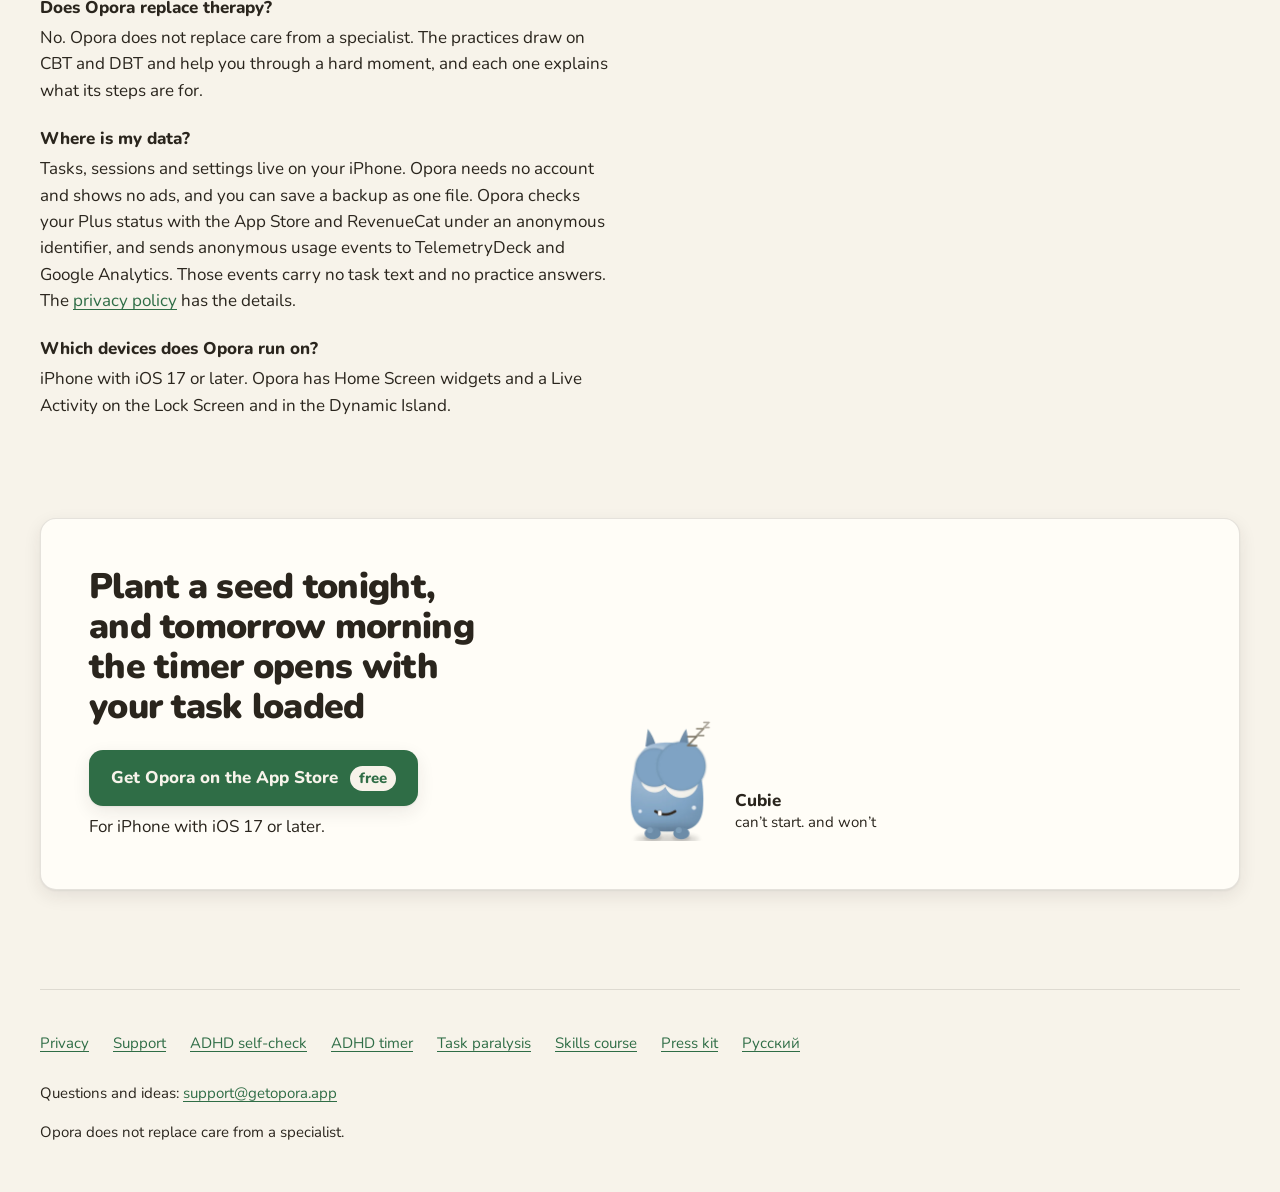
==== commit c1c9a3fb: "site: getopora.app from opora-ios efa5ba5" ====
--- a/index.html
+++ b/index.html
@@ -214,7 +214,7 @@
       <article class="panel span-7" aria-labelledby="practice-title">
         <div class="panel-body">
           <h3 class="panel-title" id="practice-title">Practices for hard moments</h3>
-          <p>Short exercises based on CBT and DBT, such as <span class="nowrap">5-4-3-2-1</span> grounding, TIPP, STOP and paced breathing, plus Piers Steel’s procrastination equation. Each one explains what the next step is for, and all of them are open without Plus. Next to them sits a skills course of nine short lessons: the first lesson and part of the second are free, and Plus opens the rest.</p>
+          <p>Short exercises based on CBT and DBT, such as <span class="nowrap">5-4-3-2-1</span> grounding, TIPP, STOP and paced breathing, plus Piers Steel’s procrastination equation. Each one explains what the next step is for, and all of them are open without Plus. Next to them sits a <a href="adhd-skills-course/">skills course</a> of nine short lessons: the first lesson and part of the second are free, and Plus opens the rest.</p>
         </div>
         <div class="stage is-flipped">
           <p class="time-caption">7:30&nbsp;PM <span>· the couch</span></p>
@@ -557,6 +557,7 @@
     <li><a href="adhd-test/">ADHD self-check</a></li>
     <li><a href="adhd-timer/">ADHD timer</a></li>
     <li><a href="adhd-task-paralysis/">Task paralysis</a></li>
+    <li><a href="adhd-skills-course/">Skills course</a></li>
     <li><a href="press/">Press kit</a></li>
     <li><a href="ru/" hreflang="ru" lang="ru">Русский</a></li>
   </ul>
--- a/site.css
+++ b/site.css
@@ -1025,3 +1025,6 @@
   .kinds { grid-template-columns: repeat(3, minmax(0, 1fr)); }
   .kind p { grid-column: 1 / -1; }
 }
+
+.course-cta { margin-top: var(--space-lg); }
+.course-shot { display: block; width: min(100%, 20rem); height: auto; margin-top: var(--space-xl); border-radius: 24px; }
